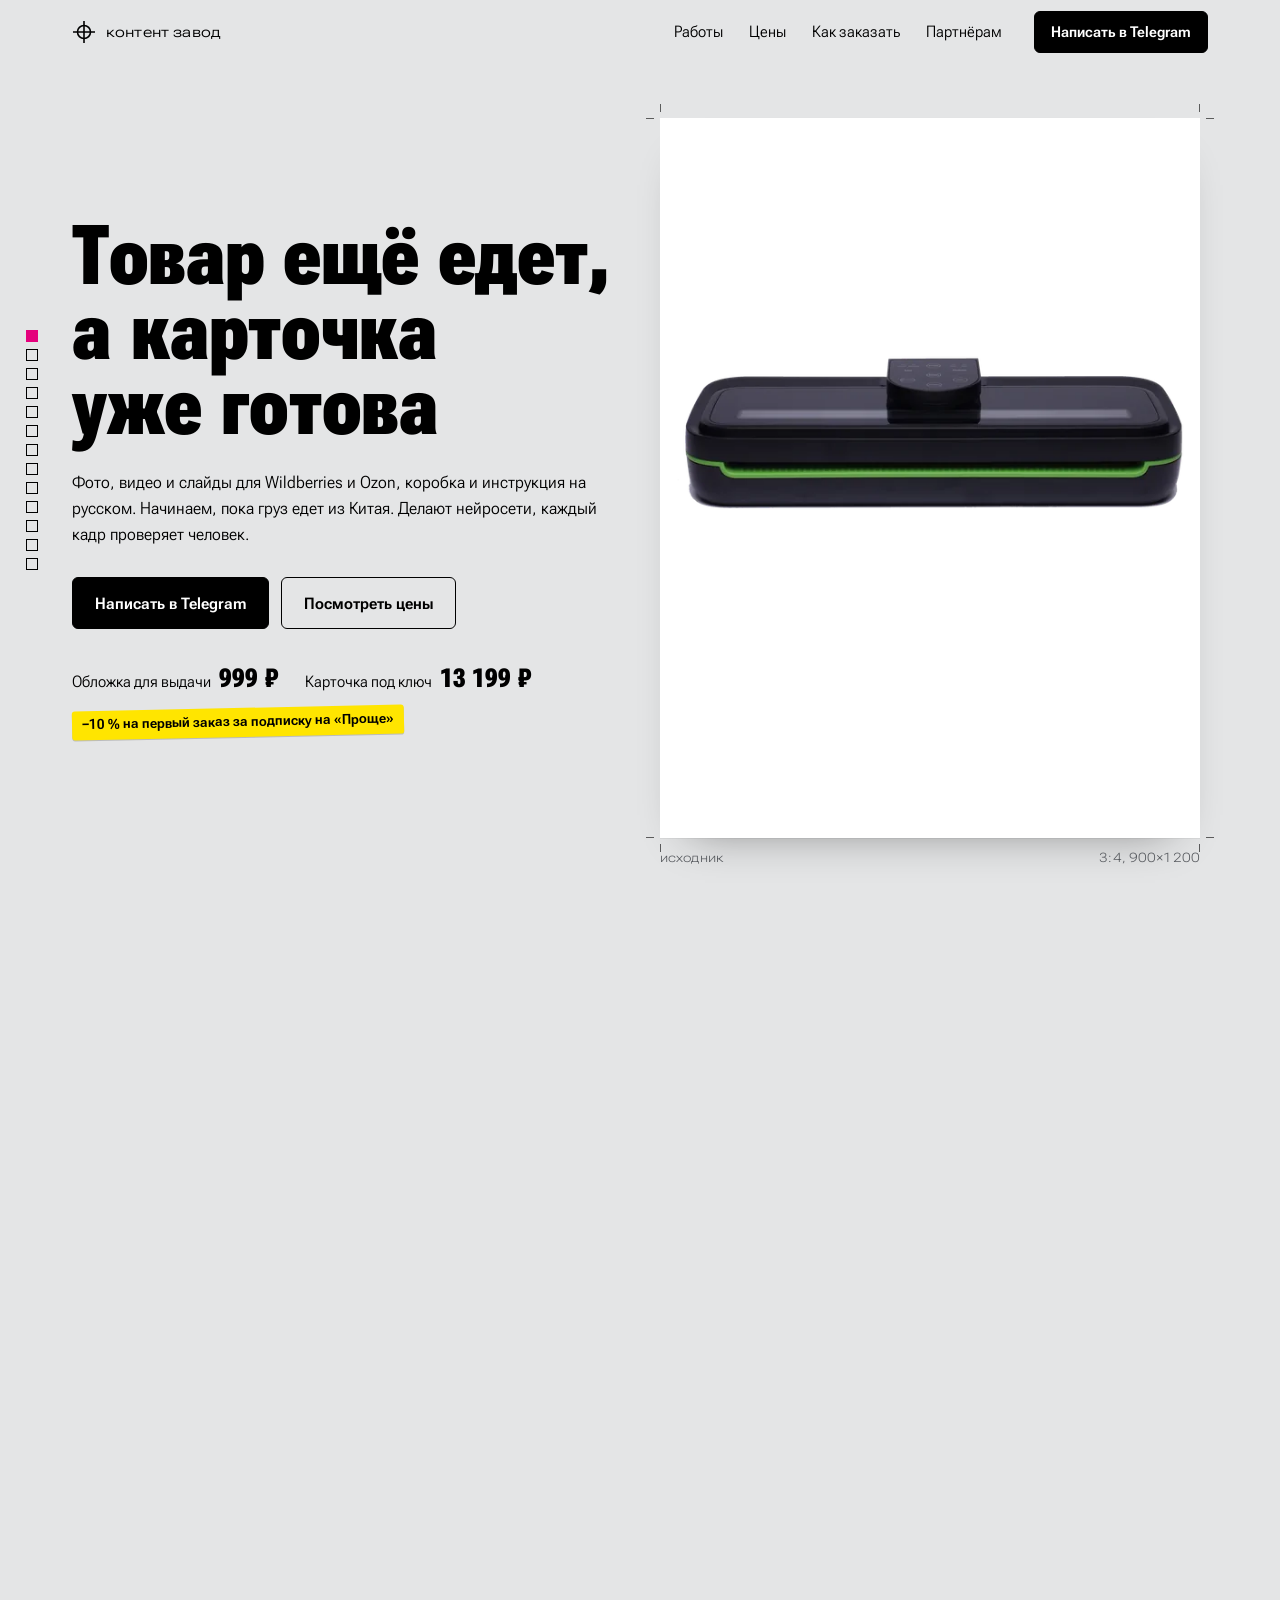
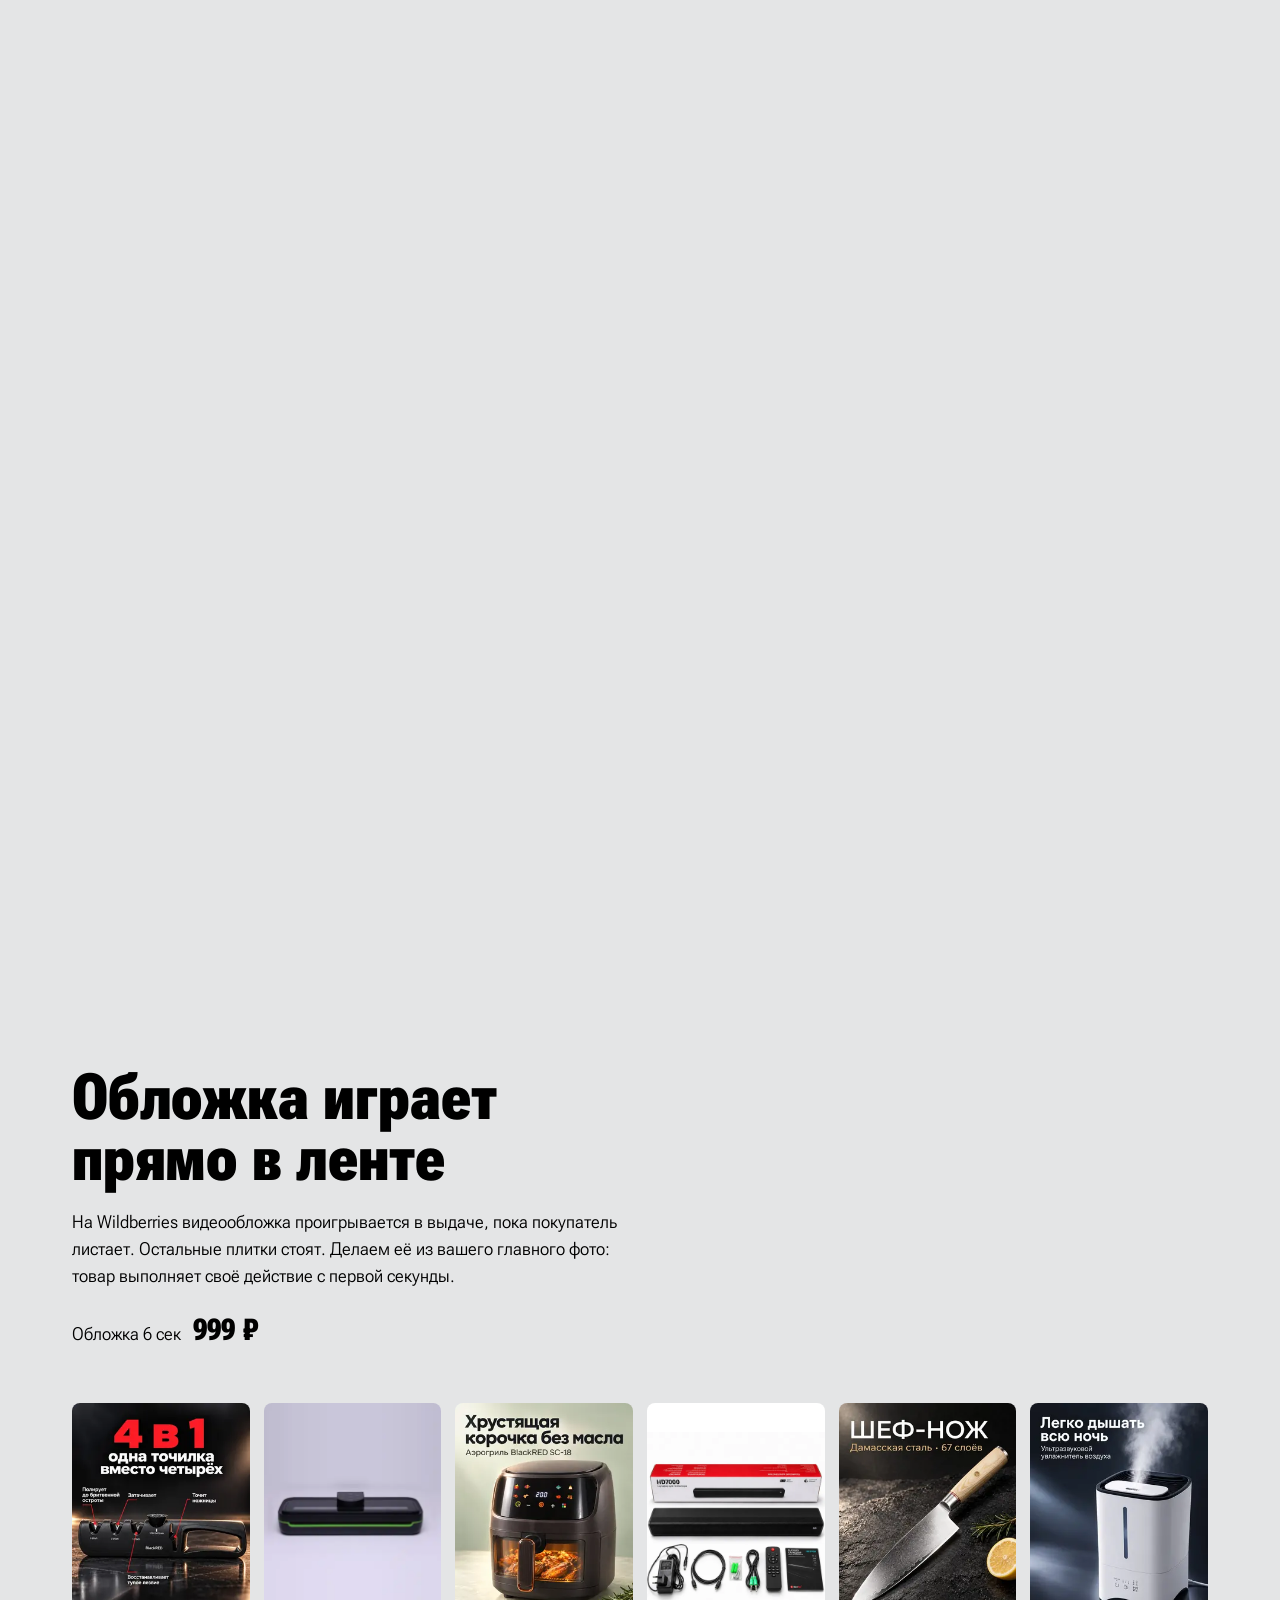
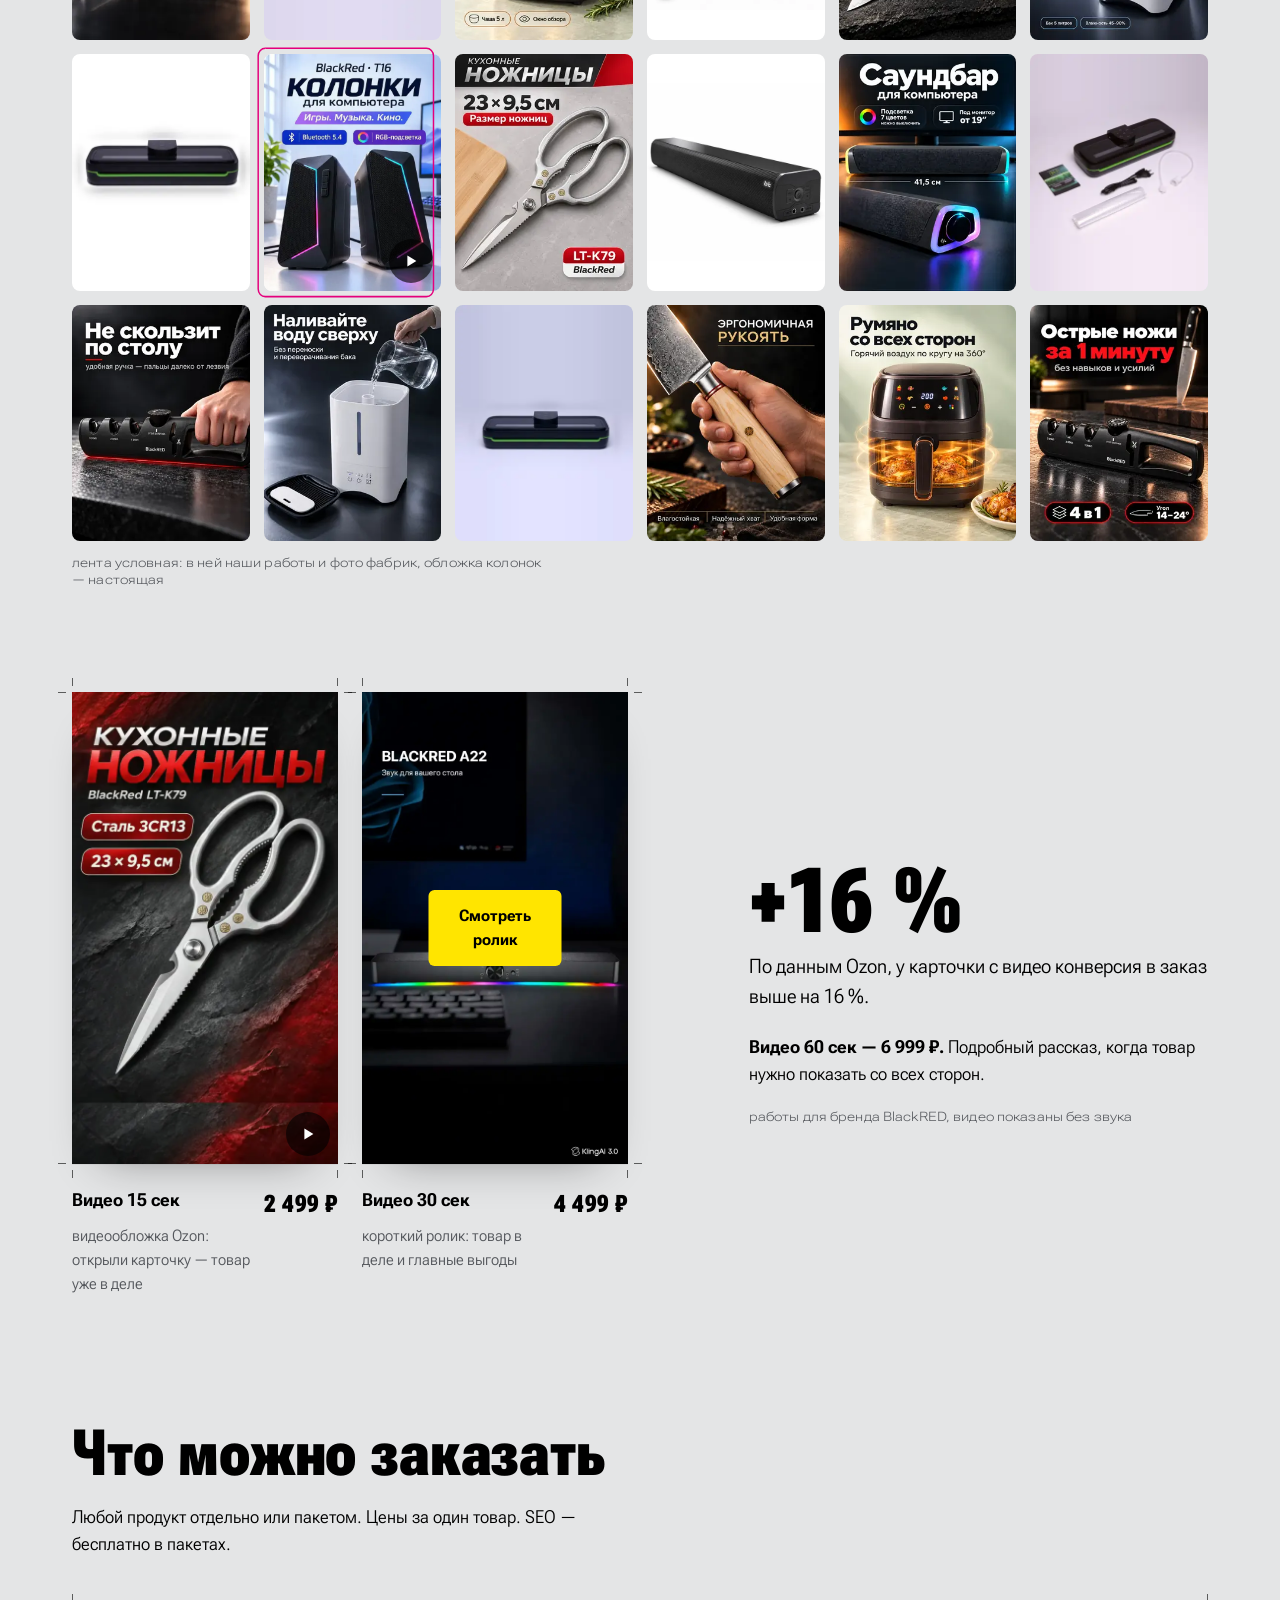
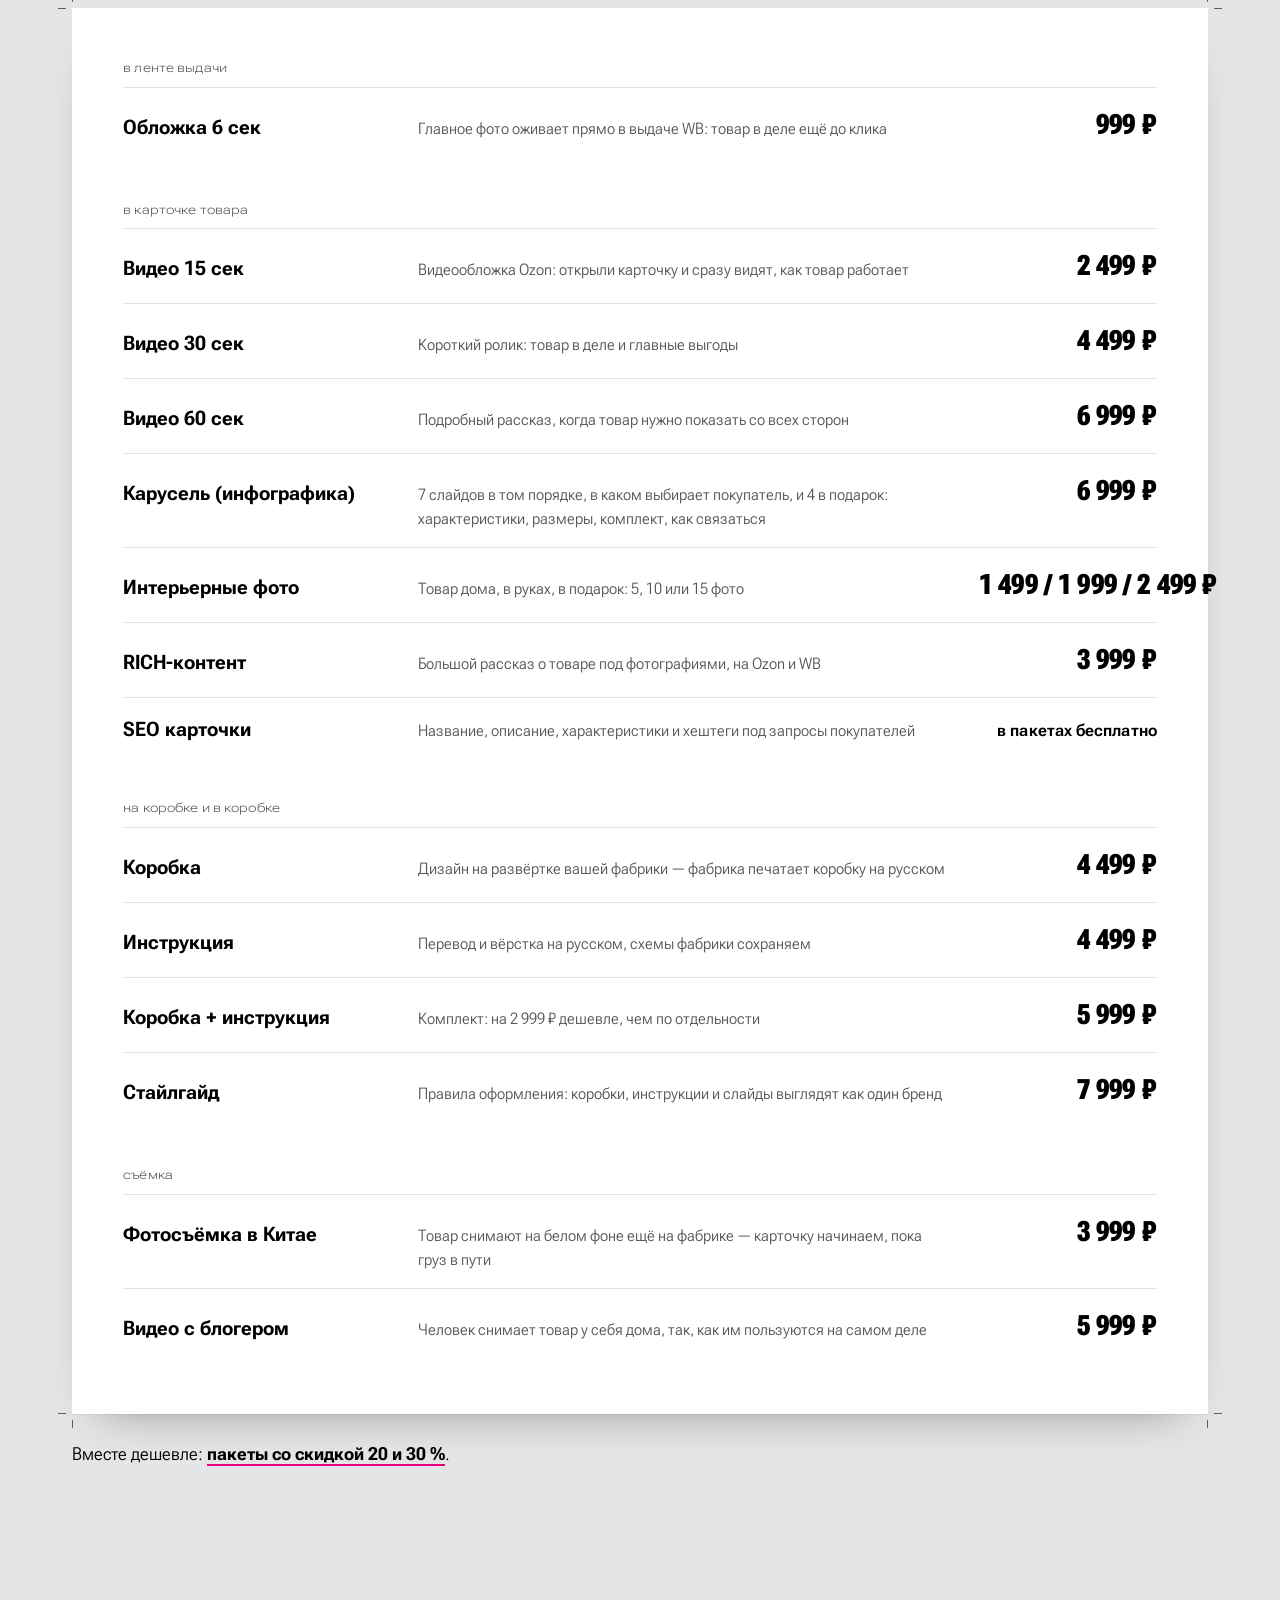
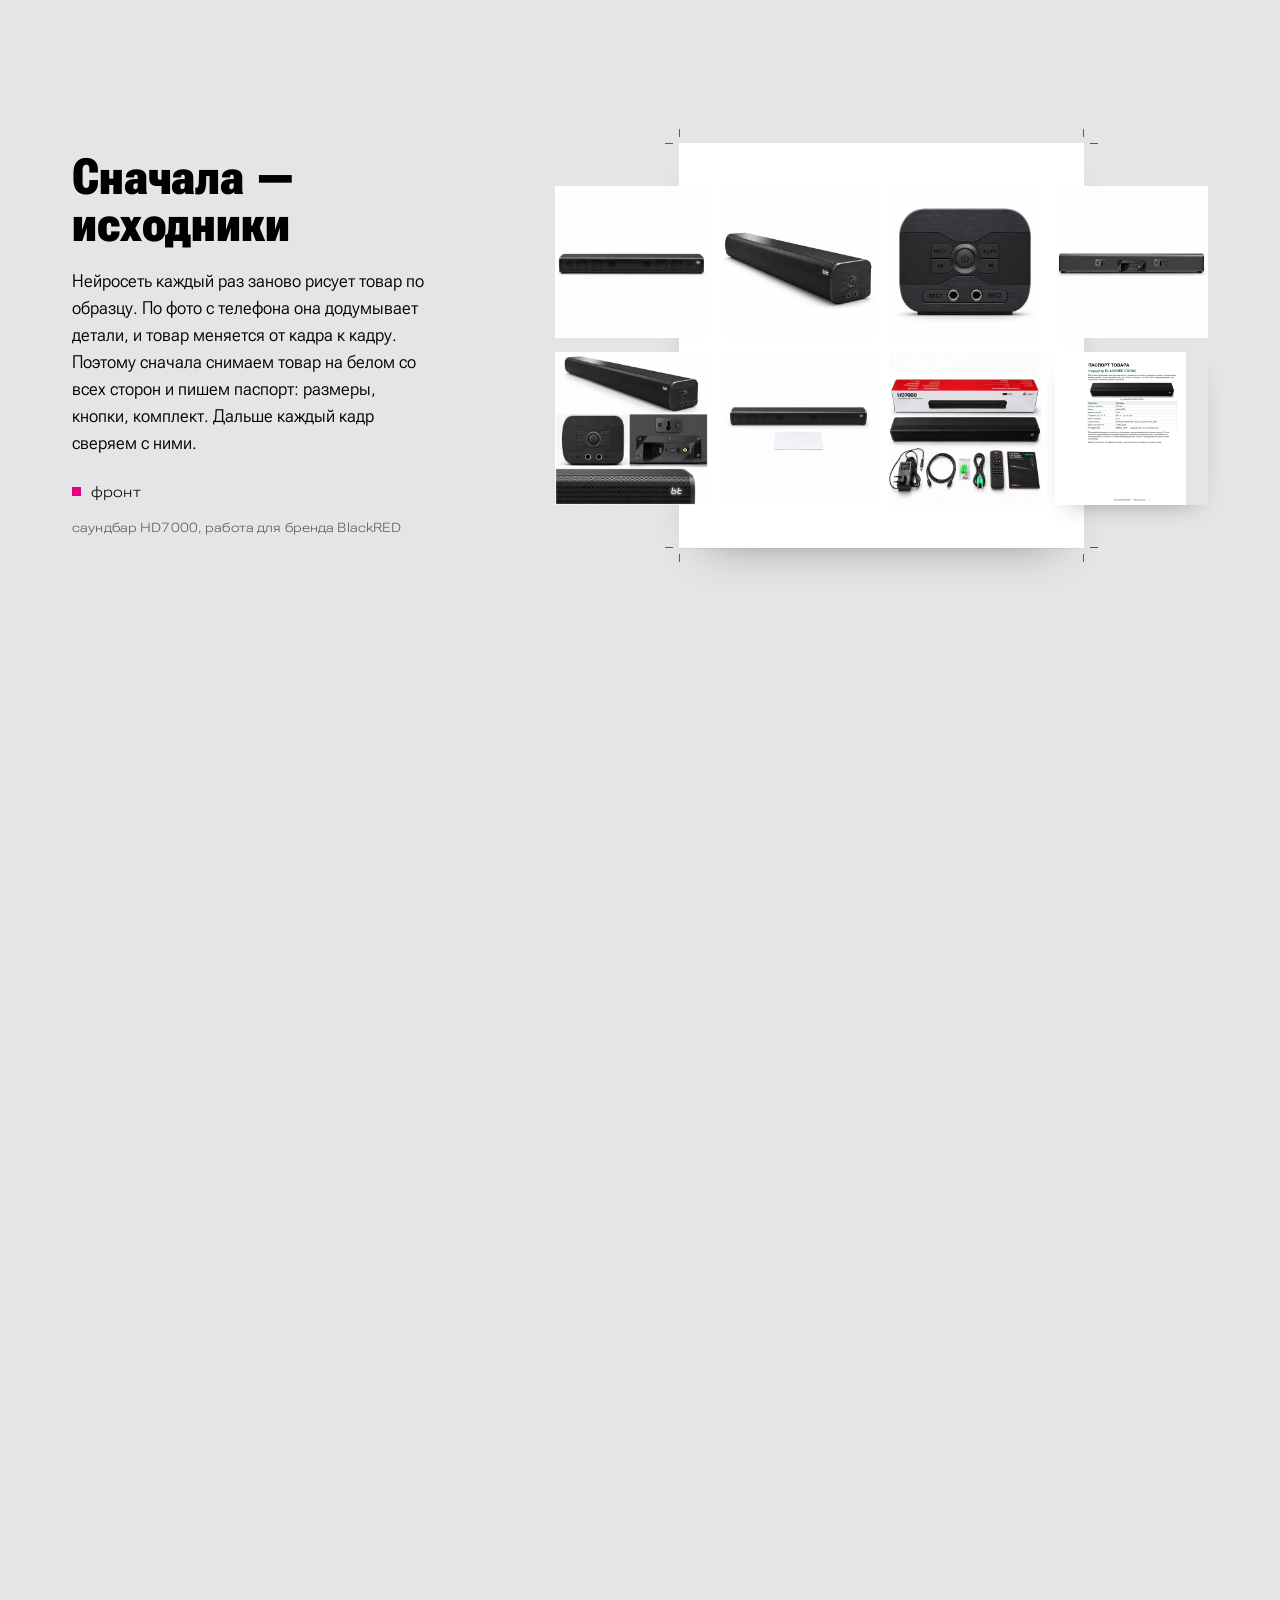
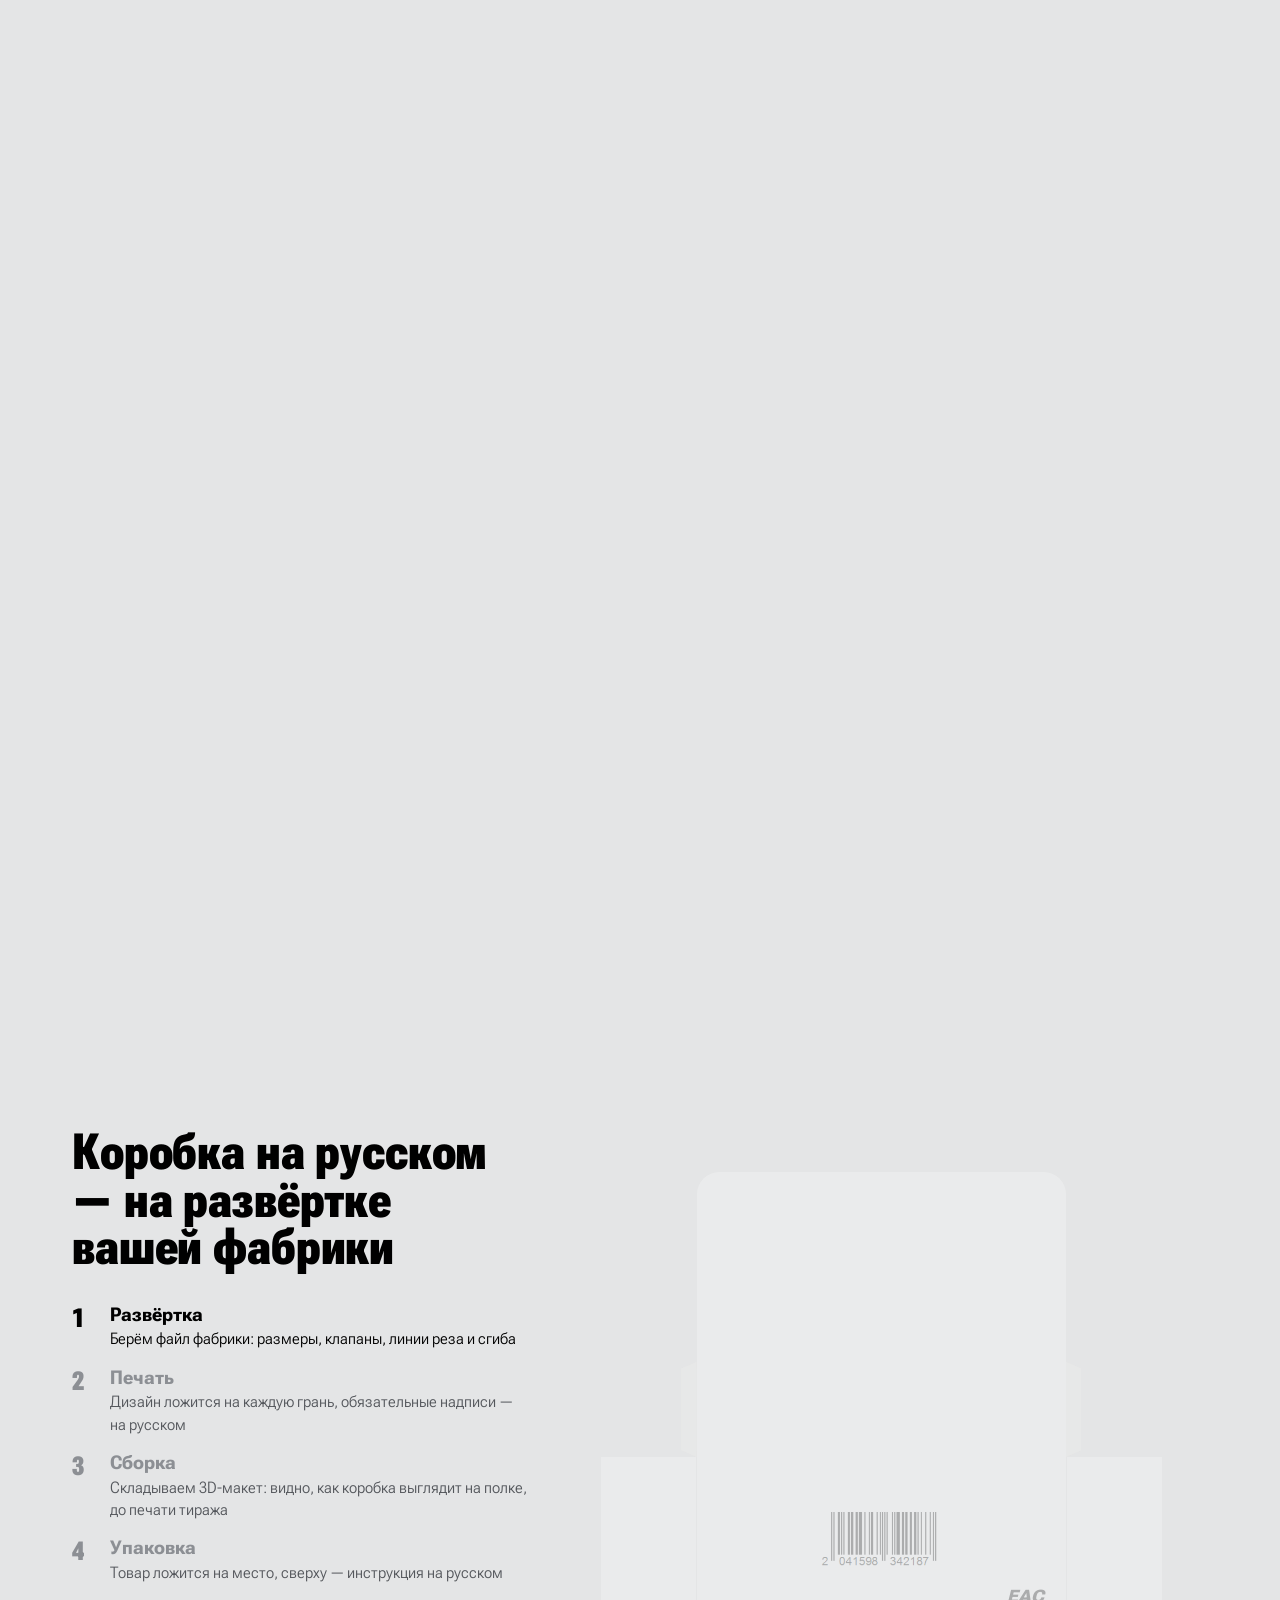
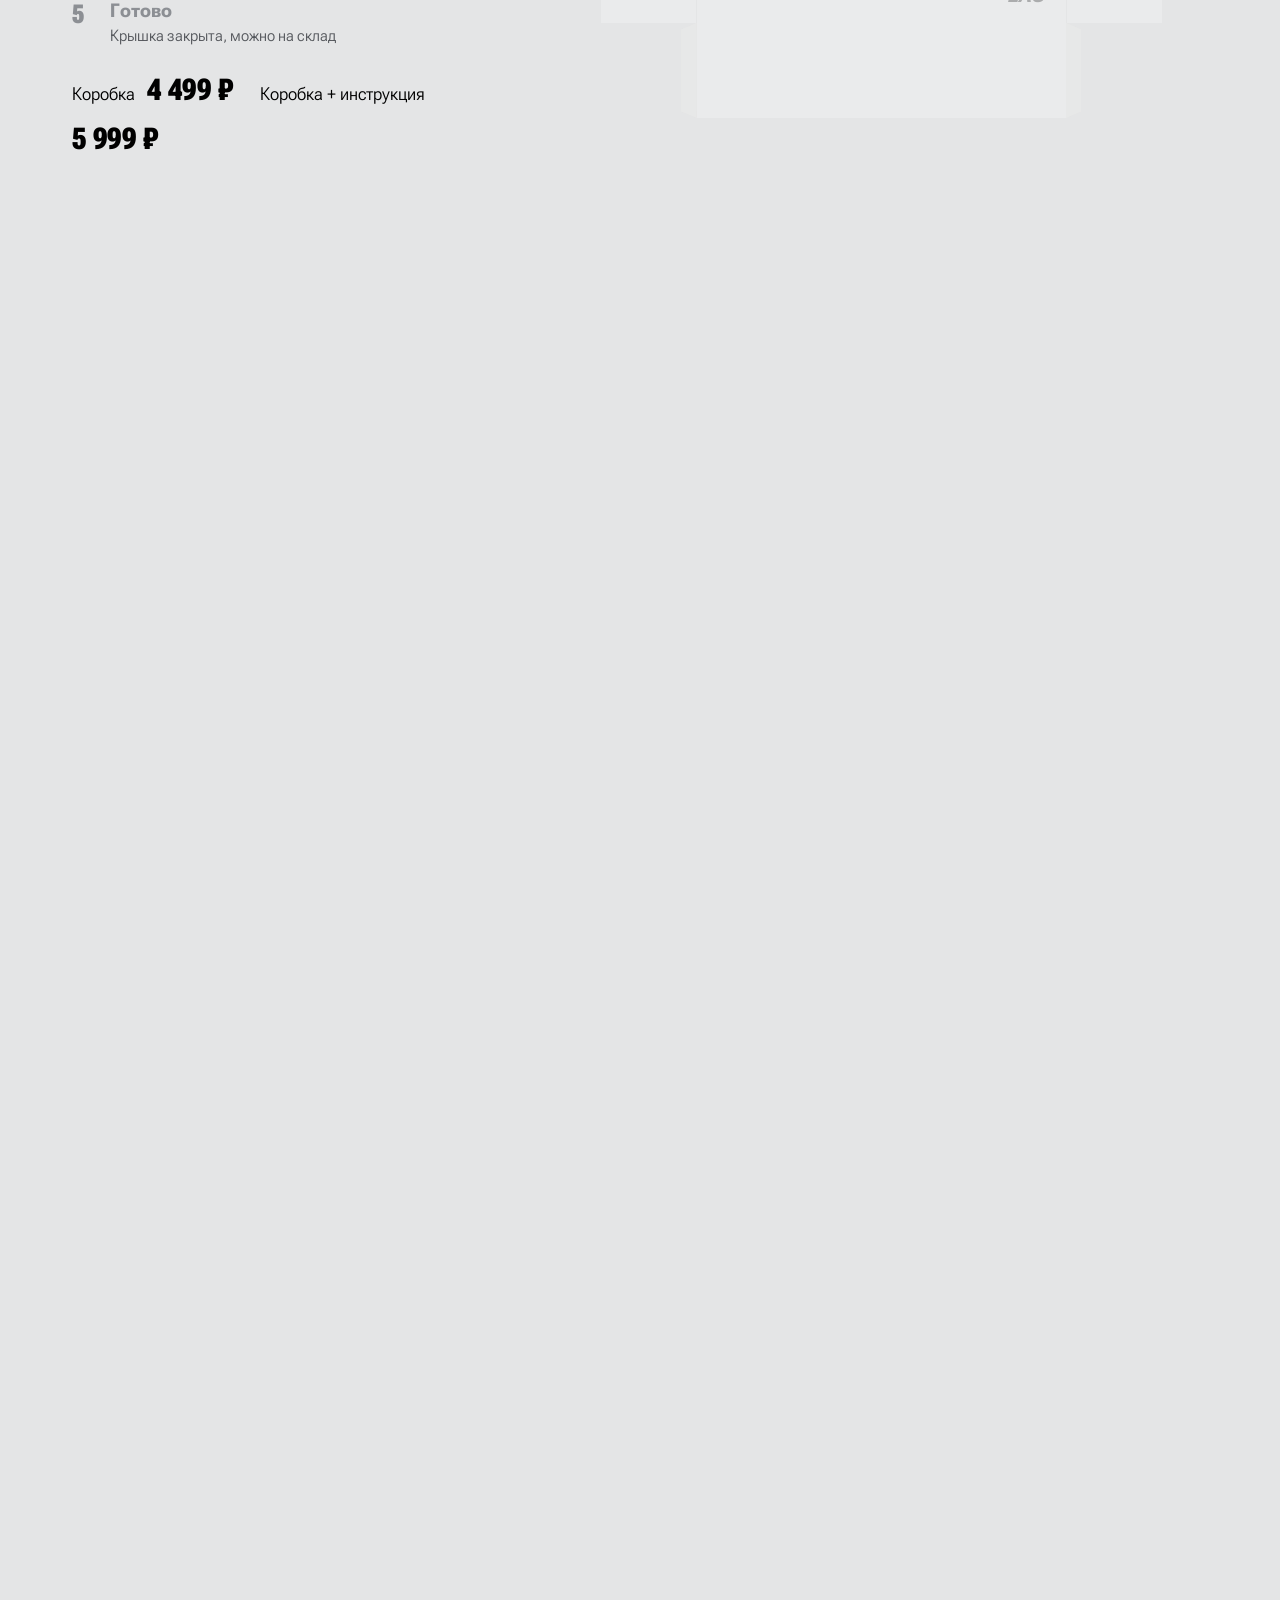
==== site/index.html @ f6cc58d4 "сайт(главная): первая версия — сцены сборки карточки, коробки и упаковки Концепция команды думателей" ====
<!doctype html>
<html lang="ru" class="no-js">
<head>
<meta charset="utf-8">
<meta name="viewport" content="width=device-width, initial-scale=1, viewport-fit=cover">
<title>Контент завод — карточка готова, пока товар едет</title>
<meta name="description" content="Видео, слайды, RICH и SEO для карточек Wildberries и Ozon, коробка и инструкция на русском. Начинаем, пока груз едет из Китая. Делают нейросети, каждый кадр проверяет человек.">
<meta name="theme-color" content="#E4E5E6">
<link rel="icon" href="assets/favicon.svg" type="image/svg+xml">
<link rel="preload" href="assets/fonts/roboto-flex-cyr.woff2" as="font" type="font/woff2" crossorigin>
<link rel="preload" as="image" href="assets/img/qh17-cut-900.webp" imagesrcset="assets/img/qh17-cut-560.webp 560w, assets/img/qh17-cut-900.webp 900w, assets/img/qh17-cut-1400.webp 1400w" imagesizes="(min-width: 1024px) 560px, 92vw" fetchpriority="high">
<script>
  /* Режим показа: .motion — сцены на прокрутке; без него — раскадровка (нет JS, «уменьшить движение», сбой). */
  (function () {
    var d = document.documentElement, n = navigator, c = n.connection || {};
    d.classList.remove('no-js');
    if (!matchMedia('(prefers-reduced-motion: reduce)').matches) d.classList.add('motion');
    if (c.saveData || (n.deviceMemory && n.deviceMemory < 4) || (n.hardwareConcurrency && n.hardwareConcurrency < 4)) d.classList.add('lite');
    window.__kzFallback = setTimeout(function () { d.classList.remove('motion'); }, 4000);
  })();
</script>
<link rel="stylesheet" href="css/site.css">
<script defer src="vendor/gsap.min.js"></script>
<script defer src="vendor/ScrollTrigger.min.js"></script>
<script type="module" src="js/main.js"></script>
</head>
<body>
<a class="skip-to" href="#main">К содержимому</a>

<header class="top" id="top">
  <a class="logo" href="#top" aria-label="Контент завод — в начало">
    <svg class="logo-mark" viewBox="0 0 24 24" aria-hidden="true"><circle cx="12" cy="12" r="6.5"/><path d="M12 1v22M1 12h22"/></svg>
    <span class="logo-word">контент завод</span>
  </a>
  <nav class="top-nav" aria-label="Разделы">
    <a href="#raboty">Работы</a>
    <a href="#ceny">Цены</a>
    <a href="#zakaz">Как заказать</a>
    <a href="#partneram">Партнёрам</a>
  </nav>
  <!-- ЗАГЛУШКА: контакт студии в Telegram -->
  <a class="btn btn-k top-cta" href="https://t.me/kontent_zavod" target="_blank" rel="noopener">Написать в Telegram</a>
</header>

<nav class="rail" aria-label="Где вы на странице">
  <ol>
    <li><a href="#kartochka" data-rail="kartochka"><span>Сборка карточки</span></a></li>
    <li><a href="#oblozhka" data-rail="oblozhka"><span>Видеообложка</span></a></li>
    <li><a href="#ceny" data-rail="ceny"><span>Цены</span></a></li>
    <li><a href="#ishodniki" data-rail="ishodniki"><span>Исходники</span></a></li>
    <li><a href="#korobka" data-rail="korobka"><span>Коробка</span></a></li>
    <li><a href="#instrukciya" data-rail="instrukciya"><span>Инструкция</span></a></li>
    <li><a href="#seo" data-rail="seo"><span>SEO</span></a></li>
    <li><a href="#rich" data-rail="rich"><span>RICH</span></a></li>
    <li><a href="#raboty" data-rail="raboty"><span>Работы</span></a></li>
    <li><a href="#pakety" data-rail="pakety"><span>Пакеты</span></a></li>
    <li><a href="#zakaz" data-rail="zakaz"><span>Как идёт заказ</span></a></li>
    <li><a href="#partneram" data-rail="partneram"><span>Партнёрам</span></a></li>
    <li><a href="#voprosy" data-rail="voprosy"><span>Вопросы</span></a></li>
  </ol>
</nav>

<main id="main">

<!-- 1. Первый экран и сборка карточки: лист с исходником и есть сцена -->
<section class="scene scene-card" id="kartochka" data-scene="card" aria-labelledby="hero-title">
  <div class="scene-sticky card-sticky">
    <div class="hero-copy">
      <h1 id="hero-title" class="h-display">Товар ещё едет, а&nbsp;карточка уже готова</h1>
      <p class="lead">Фото, видео и слайды для Wildberries и Ozon, коробка и инструкция на русском. Начинаем, пока груз едет из Китая. Делают нейросети, каждый кадр проверяет человек.</p>
      <div class="hero-actions">
        <a class="btn btn-k" href="https://t.me/kontent_zavod" target="_blank" rel="noopener">Написать в Telegram</a>
        <a class="btn btn-line" href="#ceny">Посмотреть цены</a>
      </div>
      <ul class="hero-prices" aria-label="Цены">
        <li><span>Обложка для выдачи</span> <b class="price">999&nbsp;₽</b></li>
        <li><span>Карточка под ключ</span> <b class="price">13&nbsp;199&nbsp;₽</b></li>
        <li class="sticker">−10 % на первый заказ за подписку на «Проще»</li>
      </ul>
    </div>

    <ol class="card-steps" aria-label="Как собирается слайд карточки">
      <li data-step="0"><b>Исходник</b> Чистое фото товара на белом фоне — с него начинаем</li>
      <li data-step="1"><b>Сцена</b> Товар там, где им пользуются: кухня, продукты в пакете</li>
      <li data-step="2"><b>Плашки</b> Выгоды крупно и коротко, по сетке, которую не закроют значки площадки</li>
      <li data-step="3"><b>Заголовок</b> Словами покупателя, читается с телефона</li>
      <li data-step="4"><b>В выдаче</b> Ставим к соседям: тот же товар продают с одинаковыми фото фабрики</li>
      <li data-step="5"><b>Издалека</b> Прищурьтесь: свою карточку видно сразу</li>
    </ol>

    <div class="card-area">
      <div class="feed" aria-hidden="true">
        <div class="feed-grid">
          <figure class="tile"><img src="assets/img/feed-1-360.webp" alt="" width="360" height="480" loading="lazy" decoding="async"><figcaption><i></i><i></i><b>4 290 ₽</b></figcaption></figure>
          <figure class="tile"><img src="assets/img/feed-2-360.webp" alt="" width="360" height="480" loading="lazy" decoding="async"><figcaption><i></i><i></i><b>3 870 ₽</b></figcaption></figure>
          <figure class="tile tile-ours" data-slot><div class="tile-slot"></div><figcaption><i></i><i></i><b>4 190 ₽</b></figcaption></figure>
          <figure class="tile"><img src="assets/img/feed-3-360.webp" alt="" width="360" height="480" loading="lazy" decoding="async"><figcaption><i></i><i></i><b>4 650 ₽</b></figcaption></figure>
          <figure class="tile"><img src="assets/img/feed-4-360.webp" alt="" width="360" height="480" loading="lazy" decoding="async"><figcaption><i></i><i></i><b>3 990 ₽</b></figcaption></figure>
          <figure class="tile"><img src="assets/img/feed-5-360.webp" alt="" width="360" height="480" loading="lazy" decoding="async"><figcaption><i></i><i></i><b>4 420 ₽</b></figcaption></figure>
          <figure class="tile"><img src="assets/img/feed-6-360.webp" alt="" width="360" height="480" loading="lazy" decoding="async"><figcaption><i></i><i></i><b>3 760 ₽</b></figcaption></figure>
          <figure class="tile"><img src="assets/img/feed-7-360.webp" alt="" width="360" height="480" loading="lazy" decoding="async"><figcaption><i></i><i></i><b>4 080 ₽</b></figcaption></figure>
          <figure class="tile"><img src="assets/img/feed-8-360.webp" alt="" width="360" height="480" loading="lazy" decoding="async"><figcaption><i></i><i></i><b>4 350 ₽</b></figcaption></figure>
        </div>
        <p class="feed-note label">соседи условные: тот же товар, фото фабрики у разных продавцов</p>
      </div>

      <figure class="card-stage sheet" aria-label="Слайд карточки вакуумного упаковщика QH-17">
        <div class="slide">
          <div class="l-white"></div>
          <img class="l-scene" src="assets/img/qh17-scene-720.webp" srcset="assets/img/qh17-scene-720.webp 720w, assets/img/qh17-scene-1086.webp 1086w" sizes="(min-width: 1024px) 560px, 92vw" alt="" width="1086" height="1448" decoding="async">
          <img class="l-product" src="assets/img/qh17-cut-900.webp" srcset="assets/img/qh17-cut-560.webp 560w, assets/img/qh17-cut-900.webp 900w, assets/img/qh17-cut-1400.webp 1400w" sizes="(min-width: 1024px) 560px, 92vw" alt="Вакуумный упаковщик QH-17 на белом фоне" width="1400" height="425" fetchpriority="high">
          <svg class="l-select" viewBox="0 0 300 400" preserveAspectRatio="none" aria-hidden="true"><rect x="5" y="123" width="290" height="104" rx="9" pathLength="1"/></svg>
          <svg class="l-grid" viewBox="0 0 300 400" preserveAspectRatio="none" aria-hidden="true">
            <path d="M18 0V400M282 0V400M0 18H300M0 382H300" class="g-safe"/>
            <path d="M18 92H282M18 340H282M150 340V382" class="g-zone"/>
          </svg>
          <div class="l-head" aria-hidden="true"><b>Свежесть<br>до 5 раз дольше</b><span>Вакуумный упаковщик для дома</span></div>
          <div class="l-chips" aria-hidden="true"><span>Сухой и влажный режим</span><span>20 пакетов в комплекте</span></div>
          <img class="l-real" src="assets/img/qh17-slide-720.webp" srcset="assets/img/qh17-slide-420.webp 420w, assets/img/qh17-slide-720.webp 720w, assets/img/qh17-slide-1086.webp 1086w" sizes="(min-width: 1024px) 560px, 92vw" alt="Готовый слайд: вакуумный упаковщик на кухне, заголовок «Свежесть до 5 раз дольше», плашки «Сухой и влажный режим» и «20 пакетов в комплекте»" width="1086" height="1448" loading="lazy" decoding="async">
        </div>
        <span class="marks" aria-hidden="true"></span>
        <figcaption class="stage-cap">
          <span class="label cap-state">исходник</span>
          <span class="label">3:4, 900×1200</span>
        </figcaption>
      </figure>
    </div>
    <p class="card-credit label">работа для бренда BlackRED, характеристики — со слов производителя</p>
  </div>
  <a class="skip" href="#oblozhka">Пропустить сборку</a>
</section>

<!-- 2. Видеообложка: играет только наша плитка -->
<section class="block cover" id="oblozhka" aria-labelledby="cover-title">
  <div class="block-head">
    <h2 id="cover-title" class="h-section">Обложка играет прямо в ленте</h2>
    <p>На Wildberries видеообложка проигрывается в выдаче, пока покупатель листает. Остальные плитки стоят. Делаем её из вашего главного фото: товар выполняет своё действие с первой секунды.</p>
    <p class="price-line"><span>Обложка 6 сек</span> <b class="price">999&nbsp;₽</b></p>
  </div>
  <div class="wall" data-scene="cover">
    <div class="wall-grid">
      <img src="assets/img/works/sharpener-1-300.webp" alt="" width="300" height="400" loading="lazy" decoding="async">
      <img src="assets/img/feed-2-360.webp" alt="" width="360" height="480" loading="lazy" decoding="async">
      <img src="assets/img/works/airfryer-1-300.webp" alt="" width="300" height="400" loading="lazy" decoding="async">
      <img src="assets/img/hd7000-kit-480.webp" alt="" width="480" height="480" class="sq" loading="lazy" decoding="async">
      <img src="assets/img/works/knife-1-300.webp" alt="" width="300" height="400" loading="lazy" decoding="async">
      <img src="assets/img/works/humidifier-1-300.webp" alt="" width="300" height="400" loading="lazy" decoding="async">
      <img src="assets/img/feed-6-360.webp" alt="" width="360" height="480" loading="lazy" decoding="async">
      <div class="wall-video">
        <video class="vid" data-autoplay muted playsinline loop preload="none" poster="assets/video/cover-t16-poster-540.webp" width="540" height="720" aria-label="Видеообложка компьютерных колонок T16: подсветка оживает">
          <source src="assets/video/cover-t16.mp4" type="video/mp4">
        </video>
        <svg class="ring" viewBox="0 0 300 400" preserveAspectRatio="none" aria-hidden="true"><rect x="2" y="2" width="296" height="396" rx="12" pathLength="1"/></svg>
        <button class="vid-toggle" type="button" aria-label="Пауза">
          <svg viewBox="0 0 20 20" aria-hidden="true"><path class="i-pause" d="M6 4h3v12H6zM11 4h3v12h-3z"/><path class="i-play" d="M6 4l10 6-10 6z"/></svg>
        </button>
      </div>
      <img src="assets/img/works/scissors-1-300.webp" alt="" width="300" height="400" loading="lazy" decoding="async">
      <img src="assets/img/hd7000-angle45-480.webp" alt="" width="480" height="480" class="sq" loading="lazy" decoding="async">
      <img src="assets/img/works/soundbar-8-300.webp" alt="" width="300" height="400" loading="lazy" decoding="async">
      <img src="assets/img/feed-3-360.webp" alt="" width="360" height="480" loading="lazy" decoding="async">
      <img src="assets/img/works/vacuum-1-300.webp" alt="" width="300" height="400" loading="lazy" decoding="async">
      <img src="assets/img/works/humidifier-4-300.webp" alt="" width="300" height="400" loading="lazy" decoding="async">
      <img src="assets/img/feed-7-360.webp" alt="" width="360" height="480" loading="lazy" decoding="async">
      <img src="assets/img/works/knife-5-300.webp" alt="" width="300" height="400" loading="lazy" decoding="async">
      <img src="assets/img/works/airfryer-4-300.webp" alt="" width="300" height="400" loading="lazy" decoding="async">
      <img src="assets/img/works/sharpener-5-300.webp" alt="" width="300" height="400" loading="lazy" decoding="async">
    </div>
    <p class="label wall-note">лента условная: в ней наши работы и фото фабрик, обложка колонок — настоящая</p>
  </div>

  <div class="videos">
    <figure class="video-card">
      <div class="sheet sheet-video sheet-tall">
        <video class="vid" data-autoplay muted playsinline loop preload="none" poster="assets/video/cover-lt-k79-poster-540.webp" width="540" height="960" aria-label="Видеообложка кухонных ножниц LT-K79">
          <source src="assets/video/cover-lt-k79.mp4" type="video/mp4">
        </video>
        <button class="vid-toggle" type="button" aria-label="Пауза">
          <svg viewBox="0 0 20 20" aria-hidden="true"><path class="i-pause" d="M6 4h3v12H6zM11 4h3v12h-3z"/><path class="i-play" d="M6 4l10 6-10 6z"/></svg>
        </button>
        <span class="marks" aria-hidden="true"></span>
      </div>
      <figcaption><b>Видео 15 сек</b> <span>видеообложка Ozon: открыли карточку — товар уже в деле</span> <b class="price">2&nbsp;499&nbsp;₽</b></figcaption>
    </figure>
    <figure class="video-card">
      <div class="sheet sheet-video sheet-tall">
        <video class="vid" muted playsinline preload="none" poster="assets/video/reel-a22-poster-720.webp" width="720" height="1280" aria-label="Ролик 30 секунд о колонках A22">
          <source src="assets/video/reel-a22.mp4" type="video/mp4">
        </video>
        <button class="vid-play" type="button">Смотреть ролик</button>
        <span class="marks" aria-hidden="true"></span>
      </div>
      <figcaption><b>Видео 30 сек</b> <span>короткий ролик: товар в деле и главные выгоды</span> <b class="price">4&nbsp;499&nbsp;₽</b></figcaption>
    </figure>
    <div class="video-fact">
      <p class="fact"><span class="fact-num">+16 %</span> По данным Ozon, у карточки с видео конверсия в заказ выше на 16 %.</p>
      <p><b>Видео 60 сек — 6 999 ₽.</b> Подробный рассказ, когда товар нужно показать со всех сторон.</p>
      <p class="label">работы для бренда BlackRED, видео показаны без звука</p>
    </div>
  </div>
</section>

<!-- 3. Прайс -->
<section class="block prices" id="ceny" aria-labelledby="prices-title">
  <div class="block-head">
    <h2 id="prices-title" class="h-section">Что можно заказать</h2>
    <p>Любой продукт отдельно или пакетом. Цены за один товар. SEO — бесплатно в пакетах.</p>
  </div>
  <div class="sheet price-sheet">
    <div class="price-group">
      <h3 class="label">в ленте выдачи</h3>
      <ul>
        <li><b>Обложка 6 сек</b><span>Главное фото оживает прямо в выдаче WB: товар в деле ещё до клика</span><em class="price">999 ₽</em></li>
      </ul>
    </div>
    <div class="price-group">
      <h3 class="label">в карточке товара</h3>
      <ul>
        <li><b>Видео 15 сек</b><span>Видеообложка Ozon: открыли карточку и сразу видят, как товар работает</span><em class="price">2 499 ₽</em></li>
        <li><b>Видео 30 сек</b><span>Короткий ролик: товар в деле и главные выгоды</span><em class="price">4 499 ₽</em></li>
        <li><b>Видео 60 сек</b><span>Подробный рассказ, когда товар нужно показать со всех сторон</span><em class="price">6 999 ₽</em></li>
        <li><b>Карусель (инфографика)</b><span>7 слайдов в том порядке, в каком выбирает покупатель, и 4 в подарок: характеристики, размеры, комплект, как связаться</span><em class="price">6 999 ₽</em></li>
        <li><b>Интерьерные фото</b><span>Товар дома, в руках, в подарок: 5, 10 или 15 фото</span><em class="price">1 499 / 1 999 / 2 499 ₽</em></li>
        <li><b>RICH-контент</b><span>Большой рассказ о товаре под фотографиями, на Ozon и WB</span><em class="price">3 999 ₽</em></li>
        <li><b>SEO карточки</b><span>Название, описание, характеристики и хештеги под запросы покупателей</span><em class="price price-free">в пакетах бесплатно</em></li>
      </ul>
    </div>
    <div class="price-group">
      <h3 class="label">на коробке и в коробке</h3>
      <ul>
        <li><b>Коробка</b><span>Дизайн на развёртке вашей фабрики — фабрика печатает коробку на русском</span><em class="price">4 499 ₽</em></li>
        <li><b>Инструкция</b><span>Перевод и вёрстка на русском, схемы фабрики сохраняем</span><em class="price">4 499 ₽</em></li>
        <li><b>Коробка + инструкция</b><span>Комплект: на 2 999 ₽ дешевле, чем по отдельности</span><em class="price">5 999 ₽</em></li>
        <li><b>Стайлгайд</b><span>Правила оформления: коробки, инструкции и слайды выглядят как один бренд</span><em class="price">7 999 ₽</em></li>
      </ul>
    </div>
    <div class="price-group">
      <h3 class="label">съёмка</h3>
      <ul>
        <li><b>Фотосъёмка в Китае</b><span>Товар снимают на белом фоне ещё на фабрике — карточку начинаем, пока груз в пути</span><em class="price">3 999 ₽</em></li>
        <li><b>Видео с блогером</b><span>Человек снимает товар у себя дома, так, как им пользуются на самом деле</span><em class="price">5 999 ₽</em></li>
      </ul>
    </div>
    <span class="marks" aria-hidden="true"></span>
  </div>
  <p class="prices-more">Вместе дешевле: <a href="#pakety">пакеты со скидкой 20 и 30 %</a>.</p>
</section>

<!-- 4. Исходники и паспорт -->
<section class="scene scene-src" id="ishodniki" data-scene="sources" aria-labelledby="src-title">
  <div class="scene-sticky src-sticky">
    <div class="src-copy">
      <h2 id="src-title" class="h-section">Сначала — исходники</h2>
      <p>Нейросеть каждый раз заново рисует товар по образцу. По фото с телефона она додумывает детали, и товар меняется от кадра к кадру. Поэтому сначала снимаем товар на белом со всех сторон и пишем паспорт: размеры, кнопки, комплект. Дальше каждый кадр сверяем с ними.</p>
      <p class="label src-now" aria-hidden="true"><span class="src-now-text">фронт</span></p>
      <p class="label">саундбар HD7000, работа для бренда BlackRED</p>
    </div>
    <div class="src-board" aria-label="Исходники саундбара HD7000">
      <div class="src-viewer sheet" aria-hidden="true"><span class="marks"></span></div>
      <ul class="src-grid">
        <li data-angle="фронт"><img src="assets/img/hd7000-front-480.webp" srcset="assets/img/hd7000-front-480.webp 480w, assets/img/hd7000-front-900.webp 900w" sizes="(min-width: 1024px) 440px, 80vw" alt="Саундбар HD7000 спереди" width="900" height="900" loading="lazy" decoding="async">
          <svg class="dim" viewBox="0 0 100 100" aria-hidden="true"><path d="M8 66H92M8 62V70M92 62V70" pathLength="1"/></svg><span class="dim-label label">86,4 см</span><span class="cell-label label">фронт</span></li>
        <li data-angle="45°"><img src="assets/img/hd7000-angle45-480.webp" srcset="assets/img/hd7000-angle45-480.webp 480w, assets/img/hd7000-angle45-900.webp 900w" sizes="(min-width: 1024px) 440px, 80vw" alt="Под углом 45 градусов" width="900" height="900" loading="lazy" decoding="async"><span class="cell-label label">45°</span></li>
        <li data-angle="бок"><img src="assets/img/hd7000-side-480.webp" srcset="assets/img/hd7000-side-480.webp 480w, assets/img/hd7000-side-900.webp 900w" sizes="(min-width: 1024px) 440px, 80vw" alt="Торец с кнопками" width="900" height="900" loading="lazy" decoding="async"><span class="cell-label label">бок</span></li>
        <li data-angle="тыл"><img src="assets/img/hd7000-back-480.webp" srcset="assets/img/hd7000-back-480.webp 480w, assets/img/hd7000-back-900.webp 900w" sizes="(min-width: 1024px) 440px, 80vw" alt="Сзади, разъёмы" width="900" height="900" loading="lazy" decoding="async"><span class="cell-label label">тыл</span></li>
        <li data-angle="детали"><img src="assets/img/hd7000-details-480.webp" srcset="assets/img/hd7000-details-480.webp 480w, assets/img/hd7000-details-900.webp 900w" sizes="(min-width: 1024px) 440px, 80vw" alt="Детали крупно: кнопки, разъёмы, сетка" width="900" height="900" loading="lazy" decoding="async"><span class="cell-label label">детали</span></li>
        <li data-angle="масштаб"><img src="assets/img/hd7000-scale-480.webp" srcset="assets/img/hd7000-scale-480.webp 480w, assets/img/hd7000-scale-900.webp 900w" sizes="(min-width: 1024px) 440px, 80vw" alt="Рядом с листом A4 для масштаба" width="900" height="900" loading="lazy" decoding="async"><span class="cell-label label">масштаб</span></li>
        <li data-angle="комплект"><img src="assets/img/hd7000-kit-480.webp" srcset="assets/img/hd7000-kit-480.webp 480w, assets/img/hd7000-kit-900.webp 900w" sizes="(min-width: 1024px) 440px, 80vw" alt="Комплект: коробка, пульт, кабели, инструкция" width="900" height="900" loading="lazy" decoding="async"><span class="cell-label label">комплект</span></li>
        <li class="src-passport" data-angle="паспорт"><img src="assets/img/hd7000-passport-420.webp" srcset="assets/img/hd7000-passport-420.webp 420w, assets/img/hd7000-passport-760.webp 760w" sizes="(min-width: 1024px) 220px, 40vw" alt="Первая страница паспорта товара HD7000: характеристики и габариты" width="760" height="1075" loading="lazy" decoding="async"><span class="cell-label label">паспорт товара</span></li>
      </ul>
    </div>
  </div>
  <a class="skip" href="#korobka">Пропустить исходники</a>
</section>

<!-- 5–6. Коробка: развёртка рисуется, печатается, складывается, товар ложится внутрь -->
<section class="scene scene-box" id="korobka" data-scene="box" aria-labelledby="box-title">
  <div class="scene-sticky box-sticky">
    <div class="box-copy">
      <h2 id="box-title" class="h-section">Коробка на русском — на развёртке вашей фабрики</h2>
      <ol class="box-steps">
        <li data-step="0"><b>Развёртка</b> Берём файл фабрики: размеры, клапаны, линии реза и сгиба</li>
        <li data-step="1"><b>Печать</b> Дизайн ложится на каждую грань, обязательные надписи — на русском</li>
        <li data-step="2"><b>Сборка</b> Складываем 3D-макет: видно, как коробка выглядит на полке, до печати тиража</li>
        <li data-step="3"><b>Упаковка</b> Товар ложится на место, сверху — инструкция на русском</li>
        <li data-step="4"><b>Готово</b> Крышка закрыта, можно на склад</li>
      </ol>
      <p class="price-line"><span>Коробка</span> <b class="price">4&nbsp;499&nbsp;₽</b> <span>Коробка + инструкция</span> <b class="price">5&nbsp;999&nbsp;₽</b></p>
    </div>
    <div class="box-stage" aria-hidden="true">
      <div class="box-cam">
        <div class="box-sheet">
          <div class="face f-bottom" data-face="bottom">
            <i class="skin out"><img src="assets/img/box-barcode.png" alt="" class="bottom-bars" width="226" height="100" loading="lazy"><span class="bottom-eac">EAC</span></i><i class="skin in"></i>
            <div class="face f-back" data-face="back">
              <i class="skin out"></i><i class="skin in"></i>
              <div class="face f-tab f-tab-l" data-face="tab-bl"><i class="skin out"></i><i class="skin in"></i></div>
              <div class="face f-tab f-tab-r" data-face="tab-br"><i class="skin out"></i><i class="skin in"></i></div>
              <div class="face f-lid" data-face="lid">
                <i class="skin out"></i><i class="skin in"></i>
                <div class="face f-tuck" data-face="tuck"><i class="skin out"></i><i class="skin in"></i></div>
              </div>
            </div>
            <div class="face f-front" data-face="front">
              <i class="skin out"></i><i class="skin in"></i>
              <div class="face f-tab f-tab-l" data-face="tab-fl"><i class="skin out"></i><i class="skin in"></i></div>
              <div class="face f-tab f-tab-r" data-face="tab-fr"><i class="skin out"></i><i class="skin in"></i></div>
            </div>
            <div class="face f-side f-side-l" data-face="side-l"><i class="skin out"></i><i class="skin in"></i></div>
            <div class="face f-side f-side-r" data-face="side-r"><i class="skin out"></i><i class="skin in"></i></div>
            <div class="inbox inbox-product"><img src="assets/img/qh17-top-900.webp" alt="" width="900" height="376" loading="lazy" decoding="async"></div>
            <div class="inbox inbox-manual"><img src="assets/img/manual-1-320.webp" alt="" width="320" height="442" loading="lazy" decoding="async"></div>
          </div>
          <svg class="dieline" viewBox="-30 -30 712 696" aria-hidden="true">
            <path class="cut" pathLength="1" d="M111 28 Q111 0 139 0 H513 Q541 0 541 28 V221 L559 229 V324 L541 332 H652 V525 H541 L559 533 V628 L541 636 H111 L93 628 V533 L111 525 H0 V332 H111 L93 324 V229 L111 221 Z"/>
            <path class="fold" d="M111 28H541M111 221H541M111 332H541M111 525H541M111 221V332M541 221V332M111 332V525M541 332V525M111 525V636M541 525V636"/>
            <g class="marks-g">
              <path class="dim-line" d="M111 -14H541M111 -20V-8M541 -20V-8M-14 332V525M-20 332H-8M-20 525H-8M666 525V636M660 525H672M660 636H672"/>
              <text x="326" y="-20" class="t-dim">430 мм</text>
              <text x="-20" y="428" class="t-dim t-v" transform="rotate(-90 -20 428)">193 мм</text>
              <text x="672" y="580" class="t-dim t-v" transform="rotate(90 672 580)">111 мм</text>
              <text x="326" y="19" class="t-mark">клапан</text>
              <text x="326" y="214" class="t-mark t-fold">сгиб</text>
              <text x="566" y="282" class="t-mark t-glue">клей</text>
              <text x="40" y="320" class="t-mark t-cut">рез</text>
            </g>
          </svg>
        </div>
        <div class="box-shadow"></div>
      </div>
    </div>
    <div class="box-static" aria-hidden="true"></div>
  </div>
  <a class="skip" href="#instrukciya">Пропустить коробку</a>
</section>

<!-- 7. Инструкция листается -->
<section class="scene scene-manual" id="instrukciya" data-scene="manual" aria-labelledby="manual-title">
  <div class="scene-sticky manual-sticky">
    <div class="manual-copy">
      <h2 id="manual-title" class="h-section">Инструкция, которую поймёт покупатель</h2>
      <p>Переводим инструкцию фабрики на русский и верстаем заново: безопасность, управление, первый запуск, уход, характеристики. Все цифры и названия кнопок — как на товаре. Отдаём файл, готовый к печати.</p>
      <p class="price-line"><span>Инструкция</span> <b class="price">4&nbsp;499&nbsp;₽</b></p>
      <p class="label">инструкция QH-17, работа для бренда BlackRED</p>
    </div>
    <div class="book-stage">
      <div class="book" aria-label="Страницы инструкции QH-17">
        <div class="book-base"><img src="assets/img/manual-7-320.webp" srcset="assets/img/manual-7-320.webp 320w, assets/img/manual-7-620.webp 620w" sizes="(min-width: 1024px) 300px, 44vw" alt="Страница: характеристики" width="620" height="856" loading="lazy" decoding="async"></div>
        <div class="leaf" data-leaf="0">
          <div class="leaf-face leaf-front"><img src="assets/img/manual-1-320.webp" srcset="assets/img/manual-1-320.webp 320w, assets/img/manual-1-620.webp 620w" sizes="(min-width: 1024px) 300px, 44vw" alt="Обложка инструкции" width="620" height="856" loading="lazy" decoding="async"></div>
          <div class="leaf-face leaf-back"><img src="assets/img/manual-2-320.webp" srcset="assets/img/manual-2-320.webp 320w, assets/img/manual-2-620.webp 620w" sizes="(min-width: 1024px) 300px, 44vw" alt="Страница: техника безопасности" width="620" height="856" loading="lazy" decoding="async"></div>
        </div>
        <div class="leaf" data-leaf="1">
          <div class="leaf-face leaf-front"><img src="assets/img/manual-3-320.webp" srcset="assets/img/manual-3-320.webp 320w, assets/img/manual-3-620.webp 620w" sizes="(min-width: 1024px) 300px, 44vw" alt="Страница: управление прибором" width="620" height="856" loading="lazy" decoding="async"></div>
          <div class="leaf-face leaf-back"><img src="assets/img/manual-4-320.webp" srcset="assets/img/manual-4-320.webp 320w, assets/img/manual-4-620.webp 620w" sizes="(min-width: 1024px) 300px, 44vw" alt="Страница: первый запуск" width="620" height="856" loading="lazy" decoding="async"></div>
        </div>
        <div class="leaf" data-leaf="2">
          <div class="leaf-face leaf-front"><img src="assets/img/manual-5-320.webp" srcset="assets/img/manual-5-320.webp 320w, assets/img/manual-5-620.webp 620w" sizes="(min-width: 1024px) 300px, 44vw" alt="Страница: режимы упаковки" width="620" height="856" loading="lazy" decoding="async"></div>
          <div class="leaf-face leaf-back"><img src="assets/img/manual-6-320.webp" srcset="assets/img/manual-6-320.webp 320w, assets/img/manual-6-620.webp 620w" sizes="(min-width: 1024px) 300px, 44vw" alt="Страница: уход и хранение" width="620" height="856" loading="lazy" decoding="async"></div>
        </div>
      </div>
    </div>
  </div>
  <a class="skip" href="#seo">Пропустить инструкцию</a>
</section>

<!-- 8. SEO печатается под запросы -->
<section class="scene scene-seo" id="seo" data-scene="seo" aria-labelledby="seo-title">
  <div class="scene-sticky seo-sticky">
    <div class="seo-copy">
      <h2 id="seo-title" class="h-section">Название, которое находят</h2>
      <p>Сначала узнаём, как покупатели ищут товар, потом пишем название, описание и характеристики под эти запросы. Каждое слово — один раз, характеристики заполнены до конца.</p>
      <ul class="queries" aria-label="Запросы покупателей">
        <li data-q="0">вакуумный упаковщик</li>
        <li data-q="1">вакууматор для продуктов</li>
        <li data-q="2">для дома</li>
        <li data-q="3">с пакетами</li>
        <li data-q="4">запайщик пакетов</li>
      </ul>
      <p class="price-line"><span>SEO карточки</span> <b class="price">в пакетах бесплатно</b></p>
    </div>
    <div class="sheet seo-sheet">
      <dl class="seo-card">
        <dt class="label">название</dt>
        <dd class="seo-title" data-type="title"><span class="typed" aria-hidden="true"></span><span class="sr-only">Вакуумный упаковщик QH-17, вакууматор для продуктов для дома с пакетами</span></dd>
        <dt class="label">описание</dt>
        <dd class="seo-desc" data-type="desc"><span class="typed" aria-hidden="true"></span><span class="sr-only">Откачивает воздух и запаивает пакет одной кнопкой. Два режима: для сухих и влажных продуктов. В комплекте 20 пакетов и шланг для контейнеров. Работает и как запайщик пакетов без откачки.</span></dd>
        <dt class="label">характеристики</dt>
        <dd>
          <table class="seo-specs">
            <tr><th>Мощность</th><td>110 Вт</td></tr>
            <tr><th>Ширина пакета</th><td>до 320 мм</td></tr>
            <tr><th>Питание</th><td>100–240 В, 50–60 Гц</td></tr>
            <tr><th>Размер прибора</th><td>405 × 160 × 85 мм</td></tr>
            <tr><th>Запайка</th><td>6–13 секунд</td></tr>
          </table>
        </dd>
      </dl>
      <span class="marks" aria-hidden="true"></span>
    </div>
  </div>
  <a class="skip" href="#rich">Пропустить SEO</a>
</section>

<!-- 9. RICH прокручивается в рамке телефона -->
<section class="block rich" id="rich" data-scene="rich" aria-labelledby="rich-title">
  <div class="rich-copy">
    <h2 id="rich-title" class="h-section">RICH: рассказ под фотографиями</h2>
    <p>Для тех, кто листает карточку до конца: блок из широких баннеров под фото — как устроен товар, где пригодится, что в коробке. Делаем для Ozon и WB в одном стиле со слайдами.</p>
    <p class="price-line"><span>RICH-контент</span> <b class="price">3&nbsp;999&nbsp;₽</b></p>
    <p class="label">саундбар для компьютера, работа для бренда BlackRED</p>
  </div>
  <div class="phone">
    <div class="phone-screen" data-lenis-prevent tabindex="0" aria-label="RICH-блок саундбара, прокручивается">
      <div class="phone-feed">
        <img src="assets/img/rich-1-760.webp" alt="Свет и звук на вашем столе: подсветка 7 цветов" width="760" height="380" loading="lazy" decoding="async">
        <img src="assets/img/rich-2-760.webp" alt="Свет по настроению: 7 цветов плавно переливаются" width="760" height="380" loading="lazy" decoding="async">
        <img src="assets/img/rich-3-760.webp" alt="Меньше места на столе: один саундбар вместо двух колонок" width="760" height="380" loading="lazy" decoding="async">
        <img src="assets/img/rich-4-760.webp" alt="Два штекера, и всё играет: AUX и USB" width="760" height="380" loading="lazy" decoding="async">
        <img src="assets/img/rich-5-760.webp" alt="Один саундбар, четыре сцены" width="760" height="380" loading="lazy" decoding="async">
        <img src="assets/img/rich-6-760.webp" alt="Отвечаем на вопросы покупателей" width="760" height="380" loading="lazy" decoding="async">
      </div>
    </div>
  </div>
</section>

<!-- 10. Работы студии -->
<section class="block works" id="raboty" data-scene="works" aria-labelledby="works-title">
  <div class="block-head">
    <h2 id="works-title" class="h-section">Работы студии</h2>
    <p>Карусели для товаров бренда BlackRED. Выберите товар — слайды идут в том порядке, в каком их видит покупатель.</p>
  </div>
  <div class="works-tabs" role="tablist" aria-label="Товары">
    <button role="tab" aria-selected="true" aria-controls="works-panel" data-set="vacuum" data-n="8">Вакуумный упаковщик</button>
    <button role="tab" aria-selected="false" aria-controls="works-panel" data-set="sharpener" data-n="6" tabindex="-1">Точилка для ножей</button>
    <button role="tab" aria-selected="false" aria-controls="works-panel" data-set="knife" data-n="8" tabindex="-1">Шеф-нож</button>
    <button role="tab" aria-selected="false" aria-controls="works-panel" data-set="airfryer" data-n="9" tabindex="-1">Аэрогриль</button>
    <button role="tab" aria-selected="false" aria-controls="works-panel" data-set="humidifier" data-n="8" tabindex="-1">Увлажнитель</button>
    <button role="tab" aria-selected="false" aria-controls="works-panel" data-set="speakers" data-n="8" tabindex="-1">Колонки</button>
    <button role="tab" aria-selected="false" aria-controls="works-panel" data-set="scissors" data-n="7" tabindex="-1">Ножницы</button>
    <button role="tab" aria-selected="false" aria-controls="works-panel" data-set="soundbar" data-n="9" tabindex="-1">Саундбар</button>
  </div>
  <div class="works-panel" id="works-panel" role="tabpanel" aria-label="Слайды карусели">
    <ul class="works-strip" tabindex="0" data-lenis-prevent>
      <li><img src="assets/img/works/vacuum-1-600.webp" alt="Слайд 1" width="600" height="800" loading="lazy" decoding="async"></li>
      <li><img src="assets/img/works/vacuum-2-600.webp" alt="Слайд 2" width="600" height="800" loading="lazy" decoding="async"></li>
      <li><img src="assets/img/works/vacuum-3-600.webp" alt="Слайд 3" width="600" height="800" loading="lazy" decoding="async"></li>
      <li><img src="assets/img/works/vacuum-4-600.webp" alt="Слайд 4" width="600" height="800" loading="lazy" decoding="async"></li>
      <li><img src="assets/img/works/vacuum-5-600.webp" alt="Слайд 5" width="600" height="800" loading="lazy" decoding="async"></li>
      <li><img src="assets/img/works/vacuum-6-600.webp" alt="Слайд 6" width="600" height="800" loading="lazy" decoding="async"></li>
      <li><img src="assets/img/works/vacuum-7-600.webp" alt="Слайд 7" width="600" height="800" loading="lazy" decoding="async"></li>
      <li><img src="assets/img/works/vacuum-8-600.webp" alt="Слайд 8" width="600" height="800" loading="lazy" decoding="async"></li>
    </ul>
    <div class="works-nav">
      <button class="btn btn-line" type="button" data-dir="-1">Назад</button>
      <button class="btn btn-line" type="button" data-dir="1">Дальше</button>
      <p class="label">работы для бренда BlackRED, характеристики на слайдах — со слов производителя</p>
    </div>
  </div>
</section>

<!-- 11. Пакеты -->
<section class="block packs" id="pakety" data-scene="packs" aria-labelledby="packs-title">
  <div class="block-head">
    <h2 id="packs-title" class="h-section">Пакеты: всё сразу и дешевле</h2>
    <p>Чем больше пакет, тем больше скидка. В оба пакета SEO входит бесплатно.</p>
  </div>
  <div class="packs-row">
    <article class="sheet pack" aria-labelledby="p1">
      <h3 id="p1" class="h-pack">Карточка под ключ</h3>
      <p>Всё, что видит покупатель, от выдачи до последнего экрана карточки.</p>
      <ul class="pack-items">
        <li><span>Обложка 6 сек</span><s>999 ₽</s></li>
        <li><span>Видео 30 сек</span><s>4 499 ₽</s></li>
        <li><span>Карусель: 7 слайдов + 4 в подарок</span><s>6 999 ₽</s></li>
        <li><span>RICH-контент</span><s>3 999 ₽</s></li>
        <li><span>SEO карточки</span><em>в подарок</em></li>
      </ul>
      <p class="pack-sum"><span>по прайсу</span> <s class="pack-full" data-count="16496">16 496 ₽</s></p>
      <p class="pack-price"><b class="price" data-count="13199">13 199 ₽</b> <span class="sticker">−20 %, экономия 3 297 ₽</span></p>
      <a class="btn btn-k" href="https://t.me/kontent_zavod" target="_blank" rel="noopener">Заказать карточку</a>
      <span class="marks" aria-hidden="true"></span>
    </article>
    <article class="sheet pack pack-all" aria-labelledby="p2">
      <h3 id="p2" class="h-pack">Всё включено</h3>
      <p>Для тех, кто везёт товар из Китая: карточка, коробка и инструкция в одном стиле.</p>
      <ul class="pack-items">
        <li><span>Всё из «Карточки под ключ»</span><s>16 496 ₽</s></li>
        <li><span>Коробка + инструкция</span><s>5 999 ₽</s></li>
        <li><span>Стайлгайд</span><em>в подарок, вместо 7 999 ₽</em></li>
      </ul>
      <p class="pack-sum"><span>по прайсу</span> <s class="pack-full" data-count="22495">22 495 ₽</s></p>
      <p class="pack-price"><b class="price" data-count="15699">15 699 ₽</b> <span class="sticker">−30 %, экономия 6 796 ₽</span></p>
      <p class="pack-note">На 2 500 ₽ дороже «Карточки под ключ» — и уже с коробкой, инструкцией и стайлгайдом.</p>
      <a class="btn btn-k" href="https://t.me/kontent_zavod" target="_blank" rel="noopener">Заказать всё включено</a>
      <span class="marks" aria-hidden="true"></span>
    </article>
  </div>
  <p class="packs-bonus"><span class="sticker">−10 %</span> на первый заказ: подпишитесь на канал «Проще» и разрешите показать работу как пример.</p>
</section>

<!-- 12. Как идёт заказ -->
<section class="block order" id="zakaz" data-scene="order" aria-labelledby="order-title">
  <div class="block-head">
    <h2 id="order-title" class="h-section">Как идёт заказ</h2>
    <p>Пока товар едет из Китая, мы успеваем всё. К приезду на склад карточка уже готова.</p>
  </div>
  <div class="track" aria-hidden="true">
    <span class="track-end track-from label">фабрика в Китае</span>
    <span class="track-line"><i></i></span>
    <span class="track-end track-to label">склад маркетплейса</span>
    <span class="track-cargo label">товар в пути</span>
  </div>
  <ol class="order-steps">
    <li><b>Пишете в Telegram</b> Что за товар и что нужно</li>
    <li><b>Договариваемся</b> Состав, цена и срок — до начала работы</li>
    <li><b>Присылаете, что есть</b> Фото с телефона, инструкцию, коробку</li>
    <li><b>Делаем исходники</b> Товар на белом со всех сторон и паспорт товара</li>
    <li><b>Изучаем конкурентов</b> И запросы покупателей — для SEO</li>
    <li><b>Делаем контент</b> Человек проверяет каждый кадр по паспорту</li>
    <li><b>Показываем превью</b> Две правки бесплатно</li>
    <li><b>Отдаём файлы</b> Ссылкой на папку — к приезду товара</li>
  </ol>
  <div class="order-cols">
    <div class="sheet order-send">
      <h3 class="h-pack">Что прислать</h3>
      <ul class="ticks">
        <li>Фото товара на телефон со всех сторон, при дневном свете</li>
        <li>Кнопки, разъёмы и логотип — крупно</li>
        <li>Одно фото в руке или рядом со смартфоном — по нему видно размер</li>
        <li>Размеры и вес</li>
        <li>Коробку со всех сторон и инструкцию фабрики — можно на китайском</li>
        <li>Для коробки: развёртку от фабрики, изготовителя и адрес, импортёра, страну, документ о соответствии</li>
        <li>Ссылку на карточку, если она уже есть, логотип и цвета бренда</li>
      </ul>
      <p class="note">Товар ещё в Китае? Попросите фабрику снять его по этому списку или закажите съёмку в Китае.</p>
      <span class="marks" aria-hidden="true"></span>
    </div>
    <div class="order-terms">
      <h3 class="h-pack">Условия</h3>
      <dl>
        <dt>Оплата после результата</dt><dd>Первые 10 заказов студии оплачиваются после того, как вы приняли работу. Дальше — 50 % до начала и 50 % после.</dd>
        <dt>Две правки бесплатно</dt><dd>Каждая следующая — 1 000 ₽.</dd>
        <dt>Превью и файлы</dt><dd>Превью приходит с водяным знаком, готовые файлы — ссылкой на папку после оплаты.</dd>
        <dt>−10 % за «Проще»</dt><dd>Скидка на первый заказ за подписку на канал «Проще» и разрешение показать работу как пример.</dd>
      </dl>
    </div>
  </div>
</section>

<!-- 13. Партнёрам -->
<section class="block partners" id="partneram" aria-labelledby="partners-title">
  <div class="partners-inner">
    <h2 id="partners-title" class="h-section">Возите товары продавцов? Получайте 15&nbsp;% с&nbsp;их заказов</h2>
    <ul class="partners-list">
      <li>Карго и фулфилменты видят товар раньше всех — ещё до склада.</li>
      <li>Посоветуйте студию клиенту: он получает карточку к приезду товара, вы — 15 % с его заказов.</li>
      <li>У вас личный промокод, заказы по нему считаем мы, выплаты — раз в месяц.</li>
      <li>Для начала бесплатно сделаем видеообложку для одного вашего клиента — покажете на живом примере.</li>
    </ul>
    <div class="hero-actions">
      <a class="btn btn-k" href="https://t.me/kontent_zavod" target="_blank" rel="noopener">Стать партнёром</a>
      <a class="btn btn-line" href="partneram/">Условия для партнёров</a>
    </div>
  </div>
</section>

<!-- 14. Частые вопросы -->
<section class="block faq" id="voprosy" aria-labelledby="faq-title">
  <h2 id="faq-title" class="h-section">Частые вопросы</h2>
  <div class="faq-list">
    <details><summary>Товар ещё в пути. Можно начать?</summary><p>Да, ради этого студия и работает. Хватит фото с телефона — ваших или от фабрики. Если фото нет, можно заказать съёмку в Китае.</p></details>
    <details><summary>У меня только фото с телефона. Подойдёт?</summary><p>Подойдёт. Из них делаем чистые фото на белом фоне. Снимите товар со всех сторон при дневном свете и один раз в руке.</p></details>
    <details><summary>Коробка и инструкция на китайском. Что делать?</summary><p>Пришлите их фото и развёртку коробки. Переведём инструкцию и сделаем дизайн коробки на русском, а напечатает её фабрика. Обязательные надписи сверяем со списком требований для вашего товара.</p></details>
    <details><summary>Нейросети не исказят товар?</summary><p>Сначала делаем паспорт товара: размеры, детали, кнопки. Каждый кадр сверяем с ним и с исходниками. Если что-то не совпадает — переделываем.</p></details>
    <details><summary>Сколько ждать?</summary><p>Зависит от состава заказа. Срок называем до начала работы и записываем в договорённость.</p></details>
    <details><summary>Чем это лучше карточки «как у всех»?</summary><p>Перед работой смотрим до 10 конкурентов: что показывают все и чего не показывает никто. Отталкиваемся от второго.</p></details>
    <details><summary>Как платить?</summary><p>Первые 10 заказов студии оплачиваются после результата, дальше 50/50. Превью приходит с водяным знаком, готовые файлы — после оплаты.</p></details>
    <details><summary>А если не понравится?</summary><p>Две правки бесплатно. Каждая следующая — 1 000 ₽.</p></details>
  </div>
</section>

<!-- 15. Финал -->
<section class="block final" id="svyaz" aria-labelledby="final-title">
  <h2 id="final-title" class="h-display h-final">Товар уже едет. Пусть карточка будет готова раньше него</h2>
  <div class="final-row">
    <a class="btn btn-k btn-big" href="https://t.me/kontent_zavod" target="_blank" rel="noopener">Написать в Telegram</a>
    <!-- ЗАГЛУШКА: ник студии -->
    <p><b>@kontent_zavod</b><br>Пришлите фото товара — подскажем, с чего начать, и посчитаем цену.</p>
  </div>
</section>

</main>

<footer class="foot">
  <p><b>Контент завод</b> — студия контента для карточек Wildberries и Ozon. Часть экосистемы канала «Проще».</p>
  <p class="label">товар готов к продаже до прибытия на склад</p>
  <!-- ЗАГЛУШКА: реквизиты ИП, политика обработки данных — когда появятся -->
  <p class="label">© 2026 Контент завод</p>
</footer>

<div class="dock" aria-label="Быстрые действия">
  <a class="btn btn-line" href="#ceny">Цены</a>
  <a class="btn btn-k" href="https://t.me/kontent_zavod" target="_blank" rel="noopener">Написать в Telegram</a>
</div>
</body>
</html>
---- site/css/site.css ----
/* Контент завод — стол выпуска: серый стол, белые листы, метки реза (CMYK) */

@font-face {
  font-family: "RF";
  src: url("../assets/fonts/roboto-flex-cyr.woff2") format("woff2");
  font-weight: 300 900; font-stretch: 25% 151%; font-display: swap;
  unicode-range: U+0400-045F, U+2116;
}
@font-face {
  font-family: "RF";
  src: url("../assets/fonts/roboto-flex-lat.woff2") format("woff2");
  font-weight: 300 900; font-stretch: 25% 151%; font-display: swap;
  unicode-range: U+0000-00FF, U+2009, U+2010-2027, U+202F, U+2212;
}
@font-face {
  font-family: "RF";
  src: url("../assets/fonts/roboto-flex-rub.woff2") format("woff2");
  font-weight: 300 900; font-stretch: 25% 151%; font-display: swap;
  unicode-range: U+20BD;
}
/* запасной шрифт с похожими метриками, чтобы подмена не сдвигала строки */
@font-face { font-family: "RF-fallback"; src: local("Arial"); size-adjust: 98%; ascent-override: 92%; descent-override: 24%; }

:root {
  --table: #E4E5E6;
  --sheet: #FFFFFF;
  --k: #000000;
  --k2: #54575C;
  --m: #E4007C;
  --c: #009FE3;
  --y: #FFE500;
  --kraft: #D7D0C2;
  --line: #C4C6C9;
  --pad: 72px;
  --hdr: 64px;
  --dock: 0px;
  --f: "RF", "RF-fallback", system-ui, sans-serif;
  color-scheme: light;
}
@media (max-width: 1199px) { :root { --pad: 40px; } }
@media (max-width: 767px)  { :root { --pad: 16px; --hdr: 56px; --dock: 76px; } }

*, *::before, *::after { box-sizing: border-box; }
html { -webkit-text-size-adjust: 100%; scroll-padding-top: calc(var(--hdr) + 16px); }
html:not(.motion) { scroll-behavior: smooth; }
body {
  margin: 0; background: var(--table); color: var(--k);
  font: 400 18px/1.5 var(--f); font-stretch: 100%;
  overflow-x: clip;
  padding-bottom: var(--dock);
}
@media (max-width: 1199px) { body { font-size: 17px; } }
@media (max-width: 767px)  { body { font-size: 16px; } }
img, video, svg { display: block; max-width: 100%; }
img { height: auto; }
a { color: inherit; }
h1, h2, h3, p, ul, ol, dl, dd, figure { margin: 0; }
ul, ol { padding: 0; list-style: none; }
button { font: inherit; color: inherit; }
b, strong { font-weight: 650; }

:focus-visible { outline: 3px solid var(--k); outline-offset: 3px; }
.sr-only { position: absolute; width: 1px; height: 1px; overflow: hidden; clip-path: inset(50%); white-space: nowrap; }
.skip-to { position: fixed; left: 12px; top: -60px; z-index: 100; background: var(--k); color: #fff; padding: 10px 16px; border-radius: 6px; text-decoration: none; }
.skip-to:focus { top: 12px; }

/* ---------- Типографика ---------- */
.h-display {
  font-weight: 820; font-stretch: 30%; line-height: .9; letter-spacing: -0.004em;
  font-size: clamp(44px, 6.5vw, 96px); text-wrap: balance;
}
.h-section {
  font-weight: 800; font-stretch: 40%; line-height: .95; letter-spacing: -0.003em;
  font-size: clamp(36px, 5vw, 72px); text-wrap: balance;
}
.h-pack { font-weight: 800; font-stretch: 44%; font-size: clamp(30px, 3vw, 40px); line-height: 1; }
.label {
  font-stretch: 151%; font-weight: 340; font-size: 12.5px; line-height: 1.35;
  letter-spacing: .01em; color: var(--k2);
}
.price { font-weight: 780; font-stretch: 48%; font-variant-numeric: tabular-nums lining-nums; letter-spacing: .005em; white-space: nowrap; }
.lead { font-size: clamp(17px, 1.35vw, 20px); max-width: 34em; color: var(--k); }
p { max-width: 38em; text-wrap: pretty; }

.sticker {
  display: inline-block; background: var(--y); color: var(--k);
  padding: 5px 10px 6px; border-radius: 3px; font-weight: 600; font-size: 15px; line-height: 1.25;
  transform: rotate(-1.2deg); box-shadow: 0 1px 0 rgba(0,0,0,.18);
}

/* ---------- Кнопки ---------- */
.btn {
  display: inline-flex; align-items: center; justify-content: center; gap: 8px;
  min-height: 52px; padding: 0 22px; border-radius: 6px; border: 1.5px solid var(--k);
  font-weight: 600; font-size: 16px; line-height: 1.1; text-decoration: none; cursor: pointer;
  transition: box-shadow .2s, background-color .2s, color .2s;
}
.btn-k { background: var(--k); color: #fff; }
.btn-k:hover { box-shadow: inset 0 -5px 0 var(--y); }
.btn-line { background: transparent; color: var(--k); }
.btn-line:hover { background: var(--sheet); }
.btn-big { min-height: 64px; padding: 0 30px; font-size: 18px; }

/* ---------- Лист и метки реза ---------- */
.sheet { position: relative; background: var(--sheet); box-shadow: 0 1px 0 rgba(0,0,0,.05), 0 22px 44px -30px rgba(0,0,0,.45); }
.marks {
  position: absolute; inset: -14px; pointer-events: none; --mk: rgba(0,0,0,.6);
  background:
    linear-gradient(var(--mk) 0 0) 14px 0 / 1px 8px,
    linear-gradient(var(--mk) 0 0) 0 14px / 8px 1px,
    linear-gradient(var(--mk) 0 0) calc(100% - 14px) 0 / 1px 8px,
    linear-gradient(var(--mk) 0 0) 100% 14px / 8px 1px,
    linear-gradient(var(--mk) 0 0) 14px 100% / 1px 8px,
    linear-gradient(var(--mk) 0 0) 0 calc(100% - 14px) / 8px 1px,
    linear-gradient(var(--mk) 0 0) calc(100% - 14px) 100% / 1px 8px,
    linear-gradient(var(--mk) 0 0) 100% calc(100% - 14px) / 8px 1px;
  background-repeat: no-repeat;
}

/* ---------- Шапка, шкала, нижняя панель ---------- */
.top {
  position: fixed; inset: 0 0 auto; z-index: 50; height: var(--hdr);
  display: flex; align-items: center; gap: 32px; padding: 0 var(--pad);
  background: color-mix(in srgb, var(--table) 94%, transparent);
}
.logo { display: inline-flex; align-items: center; gap: 10px; text-decoration: none; margin-right: auto; }
.logo-mark { width: 24px; height: 24px; fill: none; stroke: var(--k); stroke-width: 1.6; }
.logo-word { font-stretch: 151%; font-weight: 420; font-size: 15px; letter-spacing: .01em; }
.top-nav { display: flex; gap: 26px; }
.top-nav a { text-decoration: none; font-size: 16px; padding: 8px 0; background: linear-gradient(var(--m) 0 0) 0 100% / 0 1.5px no-repeat; transition: background-size .25s; }
.top-nav a:hover { background-size: 100% 1.5px; }
.top-cta { min-height: 42px; padding: 0 16px; font-size: 15px; }
@media (max-width: 1023px) { .top-nav { display: none; } }
@media (max-width: 767px) { .top-cta { display: none; } }

.rail { position: fixed; left: 26px; top: 50%; transform: translateY(-50%); z-index: 40; }
.rail ol { display: grid; gap: 7px; }
.rail a { display: block; width: 12px; height: 12px; border: 1.25px solid var(--k); position: relative; }
.rail a span {
  position: absolute; left: 22px; top: 50%; transform: translateY(-50%); white-space: nowrap;
  background: var(--k); color: #fff; font-size: 13px; padding: 3px 8px; border-radius: 3px;
  opacity: 0; pointer-events: none; transition: opacity .15s;
}
.rail a:hover span, .rail a:focus-visible span { opacity: 1; }
.rail a.is-past { background: var(--k); }
.rail a.is-here { background: var(--m); border-color: var(--m); }
@media (max-width: 1199px) { .rail { display: none; } }

.dock { display: none; }
@media (max-width: 767px) {
  .dock {
    display: grid; grid-template-columns: auto 1fr; gap: 8px; position: fixed; inset: auto 0 0; z-index: 50;
    padding: 10px var(--pad) calc(10px + env(safe-area-inset-bottom)); background: color-mix(in srgb, var(--table) 96%, transparent);
    box-shadow: 0 -1px 0 rgba(0,0,0,.08);
  }
  .dock .btn { min-height: 52px; }
}

/* ---------- Общая разметка блоков ---------- */
main { display: block; }
.block { padding: clamp(80px, 10vw, 150px) var(--pad) 0; max-width: 1440px; margin: 0 auto; }
.block-head { display: grid; grid-template-columns: repeat(12, 1fr); gap: 0 24px; margin-bottom: clamp(32px, 4vw, 56px); }
.block-head .h-section { grid-column: 1 / span 7; }
.block-head p { grid-column: 1 / span 6; margin-top: 18px; }
.price-line { display: flex; flex-wrap: wrap; align-items: baseline; gap: 4px 12px; margin-top: 20px; }
.price-line .price { font-size: 30px; margin-right: 14px; }
@media (max-width: 1023px) { .block-head .h-section, .block-head p { grid-column: 1 / -1; } }

.scene { position: relative; }
.scene-sticky { max-width: 1440px; margin: 0 auto; }
.skip {
  position: absolute; left: var(--pad); bottom: 16px; z-index: 5;
  font-size: 14px; background: var(--sheet); padding: 6px 10px; border-radius: 4px; opacity: 0; pointer-events: none;
}
.skip:focus { opacity: 1; pointer-events: auto; }

/* =====================================================================
   1. Первый экран + сборка карточки
   ===================================================================== */
.card-sticky {
  display: grid; grid-template-columns: repeat(12, 1fr); column-gap: 24px; align-items: center;
  padding: calc(var(--hdr) + 40px) var(--pad) 48px; position: relative;
}
.hero-copy { grid-column: 1 / span 6; grid-row: 1; align-self: center; }
.hero-copy .lead { margin-top: 26px; }
.hero-actions { display: flex; flex-wrap: wrap; gap: 12px; margin-top: 30px; }
.hero-prices { display: flex; flex-wrap: wrap; align-items: center; gap: 10px 26px; margin-top: 30px; }
.hero-prices li { display: flex; align-items: baseline; gap: 8px; font-size: 16px; }
.hero-prices .price { font-size: 26px; }
.hero-prices .sticker { font-size: 14px; }

.card-steps { grid-column: 1 / span 4; grid-row: 2; margin-top: 56px; counter-reset: st; display: grid; gap: 14px; }
.card-steps li { counter-increment: st; padding-left: 38px; position: relative; color: var(--k2); font-size: 16px; line-height: 1.4; }
.card-steps li::before { content: counter(st); position: absolute; left: 0; top: -2px; font-weight: 800; font-stretch: 40%; font-size: 26px; color: var(--k); }
.card-steps b { display: block; color: var(--k); font-size: 19px; font-weight: 700; }

.card-area { grid-column: 7 / -1; grid-row: 1 / span 2; position: relative; display: grid; place-items: center; }
.card-stage { width: min(100%, 520px); margin: 0; }
.slide { position: relative; aspect-ratio: 3 / 4; overflow: hidden; background: #fff; container-type: inline-size; }
.slide > * { position: absolute; }
.l-white { inset: 0; background: #fff; }
.l-scene, .l-real { inset: 0; width: 100%; height: 100%; object-fit: cover; }
.l-product { left: 3%; width: 94%; top: 33%; }
.l-select, .l-grid { inset: 0; width: 100%; height: 100%; fill: none; overflow: visible; }
.l-select rect { stroke: var(--m); stroke-width: 1.4; }
.l-grid path { stroke: var(--m); stroke-width: 1; vector-effect: non-scaling-stroke; }
.l-grid .g-zone { stroke: var(--c); stroke-dasharray: 5 4; }
.l-head { left: 6.7%; top: 5.36%; right: 2%; color: #fff; }
.l-head b { display: block; font-weight: 880; font-stretch: 100%; font-size: 10.36cqw; line-height: .87; letter-spacing: -0.01em; white-space: nowrap; }
.l-head span { display: block; margin-top: .9cqw; font-weight: 430; font-stretch: 100%; font-size: 4.45cqw; line-height: 1.2; white-space: nowrap; }
.l-chips { left: 5.4%; right: 4.2%; top: 87.9%; height: 5.4%; display: flex; gap: 1.9%; }
.l-chips span {
  flex: 1; display: flex; align-items: center; justify-content: center; border-radius: 99px;
  border: .42cqw solid #74E03C; background: rgba(8, 12, 10, .55); color: #fff;
  font-weight: 700; font-stretch: 100%; font-size: 3.02cqw; white-space: nowrap;
}
.stage-cap { position: absolute; left: 0; right: 0; top: calc(100% + 12px); display: flex; justify-content: space-between; }
.card-credit { position: absolute; left: var(--pad); bottom: 18px; }
.feed-grid > .tile:nth-child(n+9) { display: none; }

.feed { position: absolute; inset: 0; display: grid; align-content: center; pointer-events: none; }
.feed-grid { display: grid; grid-template-columns: repeat(4, 1fr); grid-auto-flow: dense; gap: 22px 14px; }
.tile { margin: 0; }
.tile img, .tile-slot { width: 100%; aspect-ratio: 3 / 4; object-fit: cover; border-radius: 8px; background: #fff; }
.tile figcaption { display: grid; gap: 5px; padding-top: 8px; }
.tile figcaption i { display: block; height: 6px; border-radius: 3px; background: #C8CACD; width: 94%; }
.tile figcaption i + i { width: 62%; }
.tile figcaption b { font-weight: 720; font-size: 15px; }
.tile-ours { grid-column: 2; grid-row: 2; }
.feed-note { margin-top: 16px; }

/* --- сцена на прокрутке --- */
.motion .scene-card { height: 460svh; }
.motion .card-sticky { position: sticky; top: 0; height: 100svh; padding-top: calc(var(--hdr) + 24px); padding-bottom: 32px; grid-template-rows: 1fr; }
.motion .card-steps { grid-row: 1; margin-top: 0; opacity: 0; visibility: hidden; }
.motion .card-steps li { transition: color .3s; }
.motion .card-steps li.is-on { color: var(--k); }
.motion .card-steps li:not(.is-on) b, .motion .card-steps li:not(.is-on)::before { color: #8C8F94; }
.motion .card-area { grid-row: 1; height: 100%; }
.motion .card-stage { width: auto; height: min(calc(100svh - var(--hdr) - 110px), 720px); aspect-ratio: 3 / 4; transform-origin: 0 0; }
.motion .card-stage .slide { height: 100%; }
.motion .l-scene, .motion .l-real, .motion .l-head, .motion .l-chips, .motion .l-grid { opacity: 0; }
.motion .l-select rect { stroke-dasharray: 1; stroke-dashoffset: 1; }
.motion .feed { visibility: hidden; }
.motion .feed .tile:not(.tile-ours) { opacity: 0; }
.motion .tile-ours figcaption { opacity: 0; }
.motion .feed-note { opacity: 0; }
.motion .card-credit { opacity: 0; }

/* без движения: исходник → готовый слайд и лента — раскадровкой */
/* без движения: лист показывает исходник, готовый слайд — в ленте ниже */
html:not(.motion) .l-scene, html:not(.motion) .l-select, html:not(.motion) .l-grid,
html:not(.motion) .l-head, html:not(.motion) .l-chips, html:not(.motion) .l-real { display: none; }
html:not(.motion) .card-area { grid-row: 1 / span 2; }
html:not(.motion) .feed { position: static; grid-column: 1 / -1; grid-row: 3; margin-top: 64px; }
html:not(.motion) .card-sticky .feed { display: grid; }
html:not(.motion) .feed-grid { grid-template-columns: repeat(4, 1fr); max-width: 860px; }
html:not(.motion) .tile-ours { grid-column: auto; grid-row: auto; }
html:not(.motion) .tile-slot { background: #fff url("../assets/img/qh17-slide-420.webp") center / cover; }
html:not(.motion) .card-credit { position: static; grid-column: 1 / -1; grid-row: 4; margin-top: 12px; }
html:not(.motion) .card-steps { grid-column: 1 / span 5; grid-row: 2; }

/* узкие экраны: текст сверху, лист под ним; на прокрутке лист вырастает на весь экран */
@media (max-width: 1023px) {
  .card-sticky { grid-template-columns: 1fr; row-gap: 32px; }
  .hero-copy, .card-steps, .card-area { grid-column: 1; }
  .card-area { grid-row: 2; }
  .card-steps { grid-row: 3; }
  .card-stage { width: min(100%, 440px); }
  html:not(.motion) .feed-grid { grid-template-columns: repeat(3, 1fr); }
  html:not(.motion) .card-area { grid-row: 2; }
  html:not(.motion) .card-steps { grid-row: 3; grid-column: 1; margin-top: 24px; }
  html:not(.motion) .feed { grid-row: 4; margin-top: 32px; }
  html:not(.motion) .card-credit { grid-row: 5; }

  .motion .card-sticky { display: flex; flex-direction: column; padding-top: calc(var(--hdr) + 16px); padding-bottom: calc(var(--dock) + 18px); }
  .motion .hero-copy { flex: none; position: relative; z-index: 2; }
  .motion .card-sticky { align-items: stretch; }
  .motion .card-area { position: static; flex: 1 1 0; min-height: 0; width: 100%; height: auto; margin-top: 22px; display: block; container-type: size; }
  .motion .card-stage { width: min(100cqw, 75cqh); height: auto; margin: 0 auto; }
  .motion .card-stage .slide { height: auto; }
  .motion .feed { left: var(--pad); right: var(--pad); top: calc(var(--hdr) + 14px); bottom: calc(var(--dock) + 124px); }
  .motion .card-steps { position: absolute; left: var(--pad); right: var(--pad); bottom: calc(var(--dock) + 22px); display: block; min-height: 84px; }
  .motion .stage-cap, .motion .feed-note, .motion .card-credit { display: none; }
  .motion .feed-grid { width: min(100%, 560px); margin: 0 auto; }
  .motion .feed-grid > .tile:nth-child(n+7) { display: none; }
  .motion .card-steps li { position: absolute; inset: 0 0 auto; opacity: 0; color: var(--k2); }
  .motion .card-steps li.is-on { opacity: 1; }
  .motion .card-steps li:not(.is-on) b, .motion .card-steps li:not(.is-on)::before { color: var(--k); }
  .feed-grid { grid-template-columns: repeat(3, 1fr); gap: 18px 12px; }
  .feed-grid > .tile:nth-child(n+9) { display: block; }
  .tile-ours { grid-column: 2; grid-row: 2; }
  .card-credit { left: var(--pad); right: auto; }
}
@media (max-width: 767px) {
  .hero-copy .lead { margin-top: 18px; font-size: 16px; }
  .hero-actions { margin-top: 22px; }
  .hero-actions .btn { flex: 1 1 auto; }
  .hero-prices { margin-top: 20px; gap: 8px 18px; }
  .hero-prices .price { font-size: 22px; }
  .card-steps { margin-top: 0; }
  .feed-grid { grid-template-columns: repeat(2, 1fr); gap: 16px 12px; }
  .feed-grid > .tile:nth-child(n+7) { display: none; }
  .tile-ours { grid-column: 1; grid-row: 2; }
  html:not(.motion) .feed-grid { grid-template-columns: repeat(2, 1fr); }
  .motion .hero-prices .sticker { display: none; }
  .motion .feed-grid { width: min(100%, 300px); }
  .motion .feed-grid > .tile:nth-child(n+5) { display: none; }
}

/* =====================================================================
   2. Видеообложка
   ===================================================================== */
.wall { position: relative; }
.wall-grid { display: grid; grid-template-columns: repeat(6, 1fr); grid-auto-flow: dense; gap: 14px; }
.wall-grid > img, .wall-video { width: 100%; aspect-ratio: 3 / 4; object-fit: cover; border-radius: 8px; background: #fff; }
.wall-grid > img.sq { object-fit: contain; background: #fff; }
.wall-video { position: relative; grid-column: 2; grid-row: 2; overflow: visible; }
.wall-video video { width: 100%; height: 100%; object-fit: cover; border-radius: 8px; }
.ring { position: absolute; inset: -7px; width: calc(100% + 14px); height: calc(100% + 14px); fill: none; overflow: visible; pointer-events: none; }
.ring rect { stroke: var(--m); stroke-width: 2.5; }
.motion .ring rect { stroke-dasharray: 1; stroke-dashoffset: 1; }
.wall-note { margin-top: 14px; }
.vid-toggle {
  position: absolute; right: 8px; bottom: 8px; width: 44px; height: 44px; border-radius: 50%; border: 0;
  background: rgba(0,0,0,.62); display: grid; place-items: center; cursor: pointer;
}
.vid-toggle svg { width: 18px; fill: #fff; }
.vid-toggle .i-play { display: none; }
.vid-toggle.is-paused .i-play { display: block; }
.vid-toggle.is-paused .i-pause { display: none; }
.vid-toggle:focus-visible, .vid-play:focus-visible { outline-color: var(--y); }
.vid-play {
  position: absolute; left: 50%; top: 50%; transform: translate(-50%, -50%); border: 0; cursor: pointer;
  background: var(--y); color: var(--k); font-weight: 650; font-size: 16px; padding: 14px 20px; border-radius: 6px;
}
.vid-play[hidden] { display: none; }

.videos { display: grid; grid-template-columns: repeat(12, 1fr); gap: 48px 24px; margin-top: clamp(64px, 8vw, 120px); align-items: start; }
.video-card { grid-column: span 3; }
.video-card + .video-card { grid-column: span 3; }
.sheet-video { aspect-ratio: 9 / 16; }
.sheet-video video { width: 100%; height: 100%; object-fit: cover; }
.video-card figcaption { display: grid; grid-template-columns: 1fr auto; gap: 2px 12px; margin-top: 22px; }
.video-card figcaption span { grid-column: 1; color: var(--k2); font-size: 16px; }
.video-card figcaption .price { grid-column: 2; grid-row: 1; font-size: 24px; }
.video-fact { grid-column: 8 / -1; display: grid; gap: 22px; align-self: center; }
.fact { font-size: 20px; }
.fact-num { display: block; font-weight: 800; font-stretch: 40%; font-size: clamp(64px, 7vw, 104px); line-height: .9; margin-bottom: 8px; }
@media (max-width: 1023px) {
  .wall-grid { grid-template-columns: repeat(4, 1fr); }
  .wall-grid > :nth-child(n+13) { display: none; }
  .video-card, .video-card + .video-card { grid-column: span 6; }
  .video-fact { grid-column: 1 / -1; }
}
@media (max-width: 767px) {
  .wall-grid { grid-template-columns: repeat(2, 1fr); gap: 12px; }
  .wall-grid > :nth-child(n+7) { display: none; }
  .wall-grid > .wall-video { display: block; grid-column: 1; grid-row: 2; }
  .videos { gap: 40px 14px; }
}

/* =====================================================================
   3. Прайс
   ===================================================================== */
.price-sheet { padding: clamp(24px, 4vw, 56px); display: grid; gap: 40px; }
.price-group h3 { margin-bottom: 10px; }
.price-group li {
  display: grid; grid-template-columns: minmax(180px, 3fr) 6fr minmax(140px, 2fr); gap: 4px 28px; align-items: baseline;
  padding: 16px 0; border-top: 1px solid #E2E3E5;
}
.price-group li b { font-size: 20px; font-weight: 650; }
.price-group li span { color: var(--k2); font-size: 16px; }
.price-group li .price { font-size: 28px; text-align: right; font-style: normal; }
.price-group li .price-free { font-size: 17px; font-weight: 600; font-stretch: 100%; white-space: normal; }
.prices-more { margin-top: 26px; font-size: 18px; }
.prices-more a { font-weight: 650; text-decoration-thickness: 1.5px; text-underline-offset: 4px; text-decoration-color: var(--m); }
@media (max-width: 767px) {
  .price-group li { grid-template-columns: 1fr auto; gap: 4px 14px; }
  .price-group li span { grid-column: 1 / -1; grid-row: 2; }
  .price-group li .price { grid-column: 2; grid-row: 1; font-size: 24px; }
}

/* =====================================================================
   4. Исходники
   ===================================================================== */
.src-sticky { display: grid; grid-template-columns: repeat(12, 1fr); column-gap: 24px; align-items: center; padding: clamp(80px, 10vw, 150px) var(--pad) 0; }
.src-copy { grid-column: 1 / span 4; }
.src-copy p { margin-top: 18px; }
.src-now { display: none; }
.src-board { grid-column: 6 / -1; position: relative; }
.src-viewer { display: none; }
.src-grid { display: grid; grid-template-columns: repeat(4, 1fr); gap: 14px; }
.src-grid li { position: relative; background: #fff; aspect-ratio: 1; }
.src-grid li img { width: 100%; height: 100%; object-fit: contain; }
.src-grid .src-passport { background: transparent; }
.src-grid .src-passport img { object-fit: contain; box-shadow: 0 10px 24px -14px rgba(0,0,0,.4); }
.cell-label { position: absolute; left: 8px; bottom: 6px; }
.dim { position: absolute; inset: 0; width: 100%; height: 100%; fill: none; }
.dim path { stroke: var(--c); stroke-width: .5; }
.dim-label { position: absolute; left: 50%; top: 71%; transform: translateX(-50%); color: #00699A; }

.motion .scene-src { height: 300svh; }
.motion .src-sticky { position: sticky; top: 0; height: 100svh; padding-top: calc(var(--hdr) + 24px); padding-bottom: 32px; }
.motion .src-now { display: block; font-size: 15px; margin-top: 26px; color: var(--k); }
.motion .src-now::before { content: ""; display: inline-block; width: 9px; height: 9px; background: var(--m); margin-right: 10px; vertical-align: 1px; }
.motion .src-viewer { display: block; position: absolute; }
.motion .src-grid li { z-index: 1; }
.motion .src-grid .cell-label, .motion .dim-label { opacity: 0; }
.motion .dim path { stroke-dasharray: 1; stroke-dashoffset: 1; }
@media (max-width: 1023px) {
  .src-copy { grid-column: 1 / -1; margin-bottom: 32px; }
  .src-board { grid-column: 1 / -1; }
}
@media (max-width: 767px) {
  .src-grid { display: flex; overflow-x: auto; scroll-snap-type: x mandatory; gap: 12px; margin: 0 calc(var(--pad) * -1); padding: 0 var(--pad) 10px; }
  .src-grid li { flex: 0 0 78%; scroll-snap-align: start; }
  .src-grid .src-passport { flex-basis: 56%; aspect-ratio: auto; }
  .motion .scene-src { height: auto; }
  .motion .src-sticky { position: static; height: auto; padding-top: clamp(80px, 10vw, 150px); }
  .motion .src-viewer, .motion .src-now { display: none; }
  .motion .src-grid .cell-label, .motion .dim-label { opacity: 1; }
  .motion .dim path { stroke-dashoffset: 0; }
}

/* =====================================================================
   5. Коробка: развёртка → 3D → упаковка
   ===================================================================== */
.box-sticky { display: grid; grid-template-columns: repeat(12, 1fr); column-gap: 24px; align-items: center; padding: clamp(80px, 10vw, 150px) var(--pad) 0; }
.box-copy { grid-column: 1 / span 5; }
.scene-sticky .h-section { font-size: clamp(34px, 3.9vw, 56px); }
.box-steps { counter-reset: st; display: grid; gap: 14px; margin-top: 30px; }
.box-steps li { counter-increment: st; position: relative; padding-left: 38px; color: var(--k2); font-size: 16px; line-height: 1.4; }
.box-steps li::before { content: counter(st); position: absolute; left: 0; top: -2px; font-weight: 800; font-stretch: 40%; font-size: 26px; color: var(--k); }
.box-steps b { display: block; color: var(--k); font-size: 19px; font-weight: 700; }
.box-stage {
  grid-column: 6 / -1; position: relative; height: min(76svh, 760px); min-height: 360px;
  container-type: size; perspective: 1700px; perspective-origin: 50% 35%;
  --u: min(calc(100cqw / 760), calc(100cqh / 720));
}
.box-cam { position: absolute; left: 50%; top: 50%; width: 0; height: 0; transform-style: preserve-3d; }
.box-sheet {
  --tilt: 0deg; --flip: 0deg; --spin: 0deg; --zoom: 1;
  position: absolute; width: calc(652 * var(--u)); height: calc(636 * var(--u));
  left: calc(-326 * var(--u)); top: calc(-318 * var(--u));
  transform-style: preserve-3d;
  transform: scale(var(--zoom)) rotateX(var(--tilt)) rotateY(var(--flip)) rotateZ(var(--spin));
}
.face { position: absolute; transform-style: preserve-3d; }
.skin { position: absolute; inset: 0; backface-visibility: hidden; -webkit-backface-visibility: hidden; }
.skin.out { background: #fff; }
.skin.out::before { content: ""; position: absolute; inset: 0; background: var(--art, none) center / 100% 100% no-repeat; clip-path: inset(0 calc(100% - var(--ink, 1) * 100%) 0 0); }
.skin.in { transform: rotateY(180deg); background: var(--kraft); box-shadow: inset 0 0 0 .5px rgba(0,0,0,.18); }
.f-bottom { left: calc(111 * var(--u)); top: calc(332 * var(--u)); width: calc(430 * var(--u)); height: calc(193 * var(--u)); }
.f-back { left: 0; bottom: 100%; width: 100%; height: calc(111 * var(--u)); transform-origin: 50% 100%; }
.f-lid { left: 0; bottom: 100%; width: 100%; height: calc(193 * var(--u)); transform-origin: 50% 100%; }
.f-tuck { left: 0; bottom: 100%; width: 100%; height: calc(28 * var(--u)); transform-origin: 50% 100%; }
.f-tuck .skin { border-radius: calc(26 * var(--u)) calc(26 * var(--u)) 0 0; }
.f-front { left: 0; top: 100%; width: 100%; height: calc(111 * var(--u)); transform-origin: 50% 0; }
.f-side { top: 0; width: calc(111 * var(--u)); height: 100%; }
.f-side-l { right: calc(100% + .6px); transform-origin: calc(100% + .6px) 50%; }
.f-side-r { left: calc(100% + .6px); transform-origin: calc(-.6px) 50%; }
.f-tab { top: 0; width: calc(18 * var(--u)); height: 100%; }
.f-tab-l { right: 100%; transform-origin: 100% 50%; }
.f-tab-r { left: 100%; transform-origin: 0 50%; }
.f-tab .skin { clip-path: polygon(0 7%, 100% 0, 100% 100%, 0 93%); }
.f-tab-r .skin { clip-path: polygon(0 0, 100% 7%, 100% 93%, 0 100%); }
.f-tab .skin.out { background: #F3F1EC; }
.f-lid > .skin.out { --art: url("../assets/img/box-lid-900.webp"); }
.f-lid > .skin.out::before { transform: rotate(180deg); }
.f-front > .skin.out { --art: url("../assets/img/box-wall-900.webp"); }
.f-front > .skin.out::before { transform: rotate(180deg); }
.f-back > .skin.out { --art: url("../assets/img/box-wall-900.webp"); }
.f-tuck > .skin.out::before { background: #ED1C24; }
.f-side-l > .skin.out { --art: url("../assets/img/box-side-l-360.webp"); }
.f-side-r > .skin.out { --art: url("../assets/img/box-side-r-360.webp"); }
.f-bottom > .skin.out { display: grid; place-items: center; }
.bottom-bars { width: 34%; position: relative; z-index: 1; }
.bottom-eac { position: absolute; right: 6%; bottom: 8%; font-weight: 800; font-stretch: 120%; font-size: calc(20 * var(--u)); z-index: 1; }
.inbox { position: absolute; transform-style: preserve-3d; opacity: 0; pointer-events: none; }
.inbox img { width: 100%; height: 100%; }
.inbox-product { left: calc(35 * var(--u)); top: calc(35 * var(--u)); width: calc(360 * var(--u)); height: calc(150 * var(--u)); transform-origin: 50% 100%; }
.inbox-product img { transform: scaleX(-1); }
.inbox-manual { left: calc(252 * var(--u)); top: calc(22 * var(--u)); width: calc(112 * var(--u)); height: calc(155 * var(--u)); }
.inbox-manual img { transform: scaleX(-1); box-shadow: 0 0 0 .5px rgba(0,0,0,.3); }
.dieline {
  position: absolute; left: calc(-30 * var(--u)); top: calc(-30 * var(--u)); width: calc(712 * var(--u)); height: calc(696 * var(--u));
  fill: none; overflow: visible; pointer-events: none;
}
.dieline .cut { stroke: var(--m); stroke-width: 2; stroke-linejoin: round; }
.dieline .fold { stroke: var(--c); stroke-width: 1.4; stroke-dasharray: 7 5; vector-effect: non-scaling-stroke; }
.dieline .dim-line { stroke: var(--k2); stroke-width: 1; vector-effect: non-scaling-stroke; }
.dieline text { fill: var(--k2); font-family: var(--f); font-stretch: 151%; font-weight: 360; font-size: 15px; text-anchor: middle; }
.dieline .t-mark { fill: var(--m); }
.dieline .t-fold { fill: #00699A; }
.dieline .t-glue { text-anchor: start; }
.box-shadow {
  position: absolute; left: calc(-260 * var(--u)); top: calc(40 * var(--u)); width: calc(520 * var(--u)); height: calc(180 * var(--u));
  background: radial-gradient(closest-side, rgba(0,0,0,.32), transparent); opacity: 0; transform: translateZ(-400px);
}
.box-static { display: none; }

.motion .scene-box { height: 600svh; }
.motion .box-sticky { position: sticky; top: 0; height: 100svh; padding-top: calc(var(--hdr) + 24px); padding-bottom: 32px; }
.motion .box-steps li { transition: color .3s; }
.motion .box-steps li:not(.is-on) b, .motion .box-steps li:not(.is-on)::before { color: #8C8F94; }
.motion .box-steps li.is-on { color: var(--k); }
.motion .skin.out { --ink: 0; }
.motion .dieline .cut { stroke-dasharray: 1; stroke-dashoffset: 1; }
.motion .dieline .fold { opacity: 0; }
.motion .dieline .marks-g { opacity: 0; }
.motion .f-tab, .motion .f-side, .motion .f-back, .motion .f-front, .motion .f-lid, .motion .f-tuck, .motion .f-bottom > .skin { opacity: 1; }

@media (max-width: 1023px) {
  .box-copy { grid-column: 1 / -1; }
  .box-stage { grid-column: 1 / -1; height: min(70svh, 640px); margin-top: 24px; }
  .motion .box-sticky { display: grid; grid-template-columns: minmax(0, 1fr); grid-template-rows: auto minmax(0, 1fr) auto auto; align-items: stretch; padding-bottom: calc(var(--dock) + 16px); }
  .motion .box-copy > * { grid-column: 1; }
  .motion .box-copy { display: contents; }
  .motion .box-copy .h-section { grid-row: 1; font-size: clamp(30px, 6vw, 48px); }
  .motion .box-stage { grid-row: 2; grid-column: 1; height: auto; min-height: 0; margin-top: 8px; }
  .motion .box-steps { grid-row: 3; margin-top: 0; position: relative; min-height: 80px; display: block; }
  .motion .box-steps li { position: absolute; inset: 0 0 auto; opacity: 0; }
  .motion .box-steps li.is-on { opacity: 1; }
  .motion .box-copy .price-line { grid-row: 4; margin-top: 4px; }
  .motion .box-copy .price-line .price { font-size: 22px; }
}

/* =====================================================================
   6. Инструкция
   ===================================================================== */
.manual-sticky { display: grid; grid-template-columns: repeat(12, 1fr); column-gap: 24px; align-items: center; padding: clamp(80px, 10vw, 150px) var(--pad) 0; }
.manual-copy { grid-column: 1 / span 4; }
.manual-copy p { margin-top: 18px; }
.book-stage { grid-column: 6 / -1; perspective: 2200px; display: grid; place-items: center; }
.book { position: relative; display: flex; gap: 14px; overflow-x: auto; scroll-snap-type: x mandatory; width: 100%; padding-bottom: 10px; }
.book img { width: 100%; height: 100%; object-fit: cover; }
.book-base, .leaf-face { flex: 0 0 auto; width: 46%; aspect-ratio: 620 / 856; scroll-snap-align: start; }
.leaf { display: contents; }
.book-base { order: 9; }

.motion .scene-manual { height: 320svh; }
.motion .manual-sticky { position: sticky; top: 0; height: 100svh; padding-top: calc(var(--hdr) + 24px); padding-bottom: calc(var(--dock) + 32px); }
.motion .book {
  --pw: min(calc((100svh - var(--hdr) - 120px) * .724), 300px);
  display: block; overflow: visible; width: calc(var(--pw) * 2); height: calc(var(--pw) / .724); padding: 0;
  transform-style: preserve-3d;
}
.motion .book-base { position: absolute; left: 50%; top: 0; width: 50%; height: 100%; box-shadow: 0 18px 36px -24px rgba(0,0,0,.5); }
.motion .leaf { display: block; position: absolute; left: 50%; top: 0; width: 50%; height: 100%; transform-origin: 0 50%; transform-style: preserve-3d; }
.motion .leaf-face { position: absolute; inset: 0; width: 100%; height: 100%; backface-visibility: hidden; -webkit-backface-visibility: hidden; }
.motion .leaf-back { transform: rotateY(180deg); }
.motion .leaf-face::after { content: ""; position: absolute; inset: 0; background: linear-gradient(90deg, rgba(0,0,0,.14), transparent 12%); pointer-events: none; }
.motion .leaf-back::after { background: linear-gradient(270deg, rgba(0,0,0,.14), transparent 12%); }
@media (max-width: 1023px) {
  .manual-copy, .book-stage { grid-column: 1 / -1; }
  .book-stage { margin-top: 32px; }
  .motion .manual-sticky { display: flex; flex-direction: column; justify-content: center; gap: 24px; }
  .motion .manual-copy p:not(.price-line) { display: none; }
  .motion .book { --pw: min(calc((100vw - var(--pad) * 2) / 2), calc((100svh - var(--hdr) - var(--dock) - 220px) * .724)); }
}

/* =====================================================================
   7. SEO
   ===================================================================== */
.seo-sticky { display: grid; grid-template-columns: repeat(12, 1fr); column-gap: 24px; align-items: center; padding: clamp(80px, 10vw, 150px) var(--pad) 0; }
.seo-copy { grid-column: 1 / span 5; }
.seo-copy > p { margin-top: 18px; }
.queries { display: flex; flex-wrap: wrap; gap: 8px; margin-top: 26px; max-width: 30em; }
.queries li { padding: 7px 12px 8px; border-radius: 99px; border: 1.25px solid var(--k); font-size: 15px; background: transparent; transition: background-color .3s; }
.queries li.is-hit { background: var(--y); border-color: var(--y); }
.queries li.is-hit::before { content: "✓ "; font-weight: 700; }
.seo-sheet { grid-column: 7 / -1; padding: clamp(22px, 3vw, 44px); }
.seo-card { display: grid; gap: 6px; }
.seo-card dt { margin-top: 18px; }
.seo-card dt:first-child { margin-top: 0; }
.seo-title { font-size: clamp(20px, 1.8vw, 26px); font-weight: 650; line-height: 1.3; min-height: 2.6em; }
.seo-desc { font-size: 16px; color: #2B2D30; min-height: 6em; }
.seo-card mark { background: var(--y); color: inherit; padding: 0 .08em; border-radius: 2px; }
.typed::after { content: ""; display: inline-block; width: 2px; height: 1.05em; background: var(--m); margin-left: 2px; vertical-align: -0.15em; animation: caret 1s steps(1) infinite; }
@keyframes caret { 50% { opacity: 0; } }
.seo-specs { width: 100%; border-collapse: collapse; font-size: 15px; }
.seo-specs th, .seo-specs td { text-align: left; padding: 8px 0; border-top: 1px solid #E2E3E5; font-weight: 400; }
.seo-specs th { color: var(--k2); width: 46%; }
html:not(.motion) .typed { display: none; }
html:not(.motion) .seo-card .sr-only { position: static; width: auto; height: auto; clip-path: none; white-space: normal; overflow: visible; }

.motion .scene-seo { height: 260svh; }
.motion .seo-sticky { position: sticky; top: 0; height: 100svh; padding-top: calc(var(--hdr) + 24px); padding-bottom: 32px; }
.motion .seo-specs tr { opacity: .25; transition: opacity .3s; }
.motion .seo-specs tr.is-on { opacity: 1; }
@media (max-width: 1023px) {
  .seo-copy, .seo-sheet { grid-column: 1 / -1; }
  .seo-sheet { margin-top: 32px; }
  .motion .scene-seo { height: auto; }
  .motion .seo-sticky { position: static; height: auto; padding-top: clamp(80px, 10vw, 150px); }
}

/* =====================================================================
   8. RICH
   ===================================================================== */
.rich { display: grid; grid-template-columns: repeat(12, 1fr); column-gap: 24px; align-items: center; }
.rich-copy { grid-column: 1 / span 5; }
.rich-copy > p { margin-top: 18px; }
.phone { grid-column: 8 / span 4; justify-self: center; width: min(100%, 360px); padding: 12px; border-radius: 34px; background: #1A1B1D; box-shadow: 0 30px 60px -36px rgba(0,0,0,.6); }
.phone-screen { height: min(70svh, 620px); border-radius: 24px; overflow: auto; background: #0D1220; scrollbar-width: none; }
.phone-screen::-webkit-scrollbar { display: none; }
.phone-feed { display: grid; gap: 2px; }
.phone-feed img { width: 100%; aspect-ratio: 2 / 1; object-fit: cover; }
.motion .phone-screen { overflow: hidden; }
@media (max-width: 1023px) {
  .rich-copy { grid-column: 1 / -1; }
  .phone { grid-column: 1 / -1; margin-top: 36px; }
  .phone-screen { height: min(62svh, 560px); }
}

/* =====================================================================
   9. Работы
   ===================================================================== */
.works-tabs { display: flex; flex-wrap: wrap; gap: 8px; margin-bottom: 26px; }
.works-tabs button { border: 1.25px solid var(--k); background: transparent; border-radius: 99px; padding: 9px 16px 10px; font-size: 16px; cursor: pointer; min-height: 44px; }
.works-tabs button:hover { background: var(--sheet); }
.works-tabs button[aria-selected="true"] { background: var(--k); color: #fff; }
.works-strip { display: flex; gap: 14px; overflow-x: auto; scroll-snap-type: x mandatory; padding: 4px 0 16px; scrollbar-width: thin; }
.works-strip li { flex: 0 0 clamp(220px, 23vw, 320px); scroll-snap-align: start; }
.works-strip img { width: 100%; aspect-ratio: 3 / 4; object-fit: cover; border-radius: 6px; background: #CFD1D4; }
.works-nav { display: flex; align-items: center; gap: 10px; margin-top: 10px; flex-wrap: wrap; }
.works-nav .label { margin-left: 12px; }
@media (max-width: 767px) { .works-strip li { flex-basis: 70%; } .works-nav .btn { display: none; } .works-nav .label { margin-left: 0; } }

/* =====================================================================
   10. Пакеты
   ===================================================================== */
.packs-row { display: grid; grid-template-columns: 1fr 1fr; gap: 32px; align-items: start; }
.pack { padding: clamp(24px, 3vw, 44px); display: grid; gap: 18px; align-content: start; }
.pack > p { color: var(--k2); }
.pack-items li { display: flex; justify-content: space-between; gap: 16px; padding: 10px 0; border-top: 1px solid #E2E3E5; font-size: 17px; }
.pack-items s { color: var(--k2); text-decoration-thickness: 1px; white-space: nowrap; font-variant-numeric: tabular-nums; }
.pack-items em { font-style: normal; font-weight: 600; white-space: nowrap; }
.pack-sum { display: flex; justify-content: space-between; align-items: baseline; font-size: 17px; color: var(--k2); }
.pack-sum s { font-weight: 700; font-stretch: 48%; font-size: 26px; color: var(--k2); text-decoration-color: var(--m); text-decoration-thickness: 2px; font-variant-numeric: tabular-nums; }
.pack-price { display: flex; flex-wrap: wrap; align-items: center; gap: 10px 16px; }
.pack-price .price { font-size: clamp(54px, 5.4vw, 80px); line-height: .9; }
.pack-note { color: var(--k) !important; font-weight: 600; }
.pack .btn { justify-self: start; margin-top: 6px; }
.packs-bonus { margin-top: 30px; font-size: 18px; }
.packs-bonus .sticker { margin-right: 8px; font-size: 18px; }
@media (max-width: 1023px) { .packs-row { grid-template-columns: 1fr; } }

/* =====================================================================
   11. Как идёт заказ
   ===================================================================== */
.track { position: relative; display: grid; grid-template-columns: auto 1fr auto; align-items: center; gap: 16px; margin-bottom: 34px; padding-top: 30px; }
.track-line { position: relative; height: 2px; background: repeating-linear-gradient(90deg, #A7AAAE 0 8px, transparent 8px 14px); }
.track-line i { position: absolute; inset: 0; background: var(--k); transform-origin: 0 50%; transform: scaleX(1); }
.track-to { color: var(--k); font-weight: 500; }
.track-cargo { position: absolute; top: 0; left: calc(var(--p, .9) * (100% - 260px) + 120px); white-space: nowrap; color: var(--k); }
.track-cargo::after { content: ""; position: absolute; left: 50%; top: 22px; width: 10px; height: 10px; margin-left: -5px; background: var(--m); border-radius: 2px; }
.order-steps { display: grid; grid-template-columns: repeat(8, 1fr); gap: 18px; counter-reset: st; }
.order-steps li { counter-increment: st; font-size: 15px; color: var(--k2); line-height: 1.4; transition: opacity .3s; }
.order-steps li::before { content: counter(st); display: block; font-weight: 800; font-stretch: 40%; font-size: 40px; line-height: 1; color: var(--k); margin-bottom: 8px; }
.order-steps b { display: block; color: var(--k); font-size: 17px; margin-bottom: 4px; }
.motion .order-steps li { opacity: .3; }
.motion .order-steps li.is-on { opacity: 1; }
.order-cols { display: grid; grid-template-columns: repeat(12, 1fr); gap: 32px 24px; margin-top: clamp(56px, 7vw, 96px); align-items: start; }
.order-send { grid-column: 1 / span 6; padding: clamp(24px, 3vw, 40px); }
.order-send .h-pack, .order-terms .h-pack { margin-bottom: 18px; }
.ticks li { position: relative; padding: 9px 0 9px 30px; border-top: 1px solid #E2E3E5; font-size: 16px; }
.ticks li::before { content: ""; position: absolute; left: 2px; top: 16px; width: 12px; height: 7px; border: solid var(--k); border-width: 0 0 2px 2px; transform: rotate(-45deg); }
.note { margin-top: 18px; color: var(--k2); font-size: 16px; }
.order-terms { grid-column: 8 / -1; }
.order-terms dt { font-weight: 700; font-size: 19px; margin-top: 20px; }
.order-terms dt:first-of-type { margin-top: 0; }
.order-terms dd { color: var(--k2); margin-top: 4px; font-size: 16px; }
@media (max-width: 1023px) {
  .order-steps { grid-template-columns: repeat(4, 1fr); row-gap: 30px; }
  .order-send, .order-terms { grid-column: 1 / -1; }
}
@media (max-width: 767px) {
  .track { display: none; }
  .order-steps { grid-template-columns: 1fr; gap: 0; position: relative; padding-left: 20px; }
  .order-steps::before { content: ""; position: absolute; left: 0; top: 8px; bottom: 8px; width: 2px; background: var(--k); transform-origin: 50% 0; transform: scaleY(var(--p, 1)); }
  .order-steps li { display: grid; grid-template-columns: 44px 1fr; padding: 12px 0; }
  .order-steps li::before { grid-row: span 2; font-size: 30px; margin: 0; }
}

/* =====================================================================
   12. Партнёры, вопросы, финал, подвал
   ===================================================================== */
.partners-inner { background: var(--sheet); padding: clamp(28px, 5vw, 72px); position: relative; display: grid; grid-template-columns: repeat(12, 1fr); gap: 28px 24px;
  background-image: linear-gradient(var(--m) 0 0), linear-gradient(var(--m) 0 0);
  background-size: 100% 1.5px, 1.5px 100%; background-position: 0 0, 0 0; background-repeat: no-repeat; }
.partners-inner .h-section { grid-column: 1 / span 7; }
.partners-list { grid-column: 1 / span 7; display: grid; gap: 10px; }
.partners-list li { padding-left: 22px; position: relative; font-size: 18px; }
.partners-list li::before { content: ""; position: absolute; left: 0; top: .62em; width: 10px; height: 10px; background: var(--y); outline: 1px solid var(--k); }
.partners-inner .hero-actions { grid-column: 1 / -1; margin-top: 4px; }
@media (max-width: 1023px) { .partners-inner .h-section, .partners-list { grid-column: 1 / -1; } }

.faq-list { margin-top: 36px; max-width: 900px; }
.faq details { border-top: 1px solid var(--line); }
.faq details:last-child { border-bottom: 1px solid var(--line); }
.faq summary { list-style: none; cursor: pointer; padding: 20px 44px 20px 0; position: relative; font-size: 20px; font-weight: 600; }
.faq summary::-webkit-details-marker { display: none; }
.faq summary::after { content: ""; position: absolute; right: 8px; top: 50%; width: 14px; height: 14px; margin-top: -9px; border: solid var(--k); border-width: 0 2px 2px 0; transform: rotate(45deg); transition: transform .25s; }
.faq details[open] summary::after { transform: rotate(-135deg); margin-top: -2px; }
.faq details p { padding: 0 0 22px; color: #2B2D30; }
@supports (interpolate-size: allow-keywords) {
  .faq { interpolate-size: allow-keywords; }
  .faq details::details-content { height: 0; overflow: clip; transition: height .3s, content-visibility .3s allow-discrete; }
  .faq details[open]::details-content { height: auto; }
}

.final { padding-bottom: clamp(80px, 10vw, 140px); }
.h-final { max-width: 13em; }
.final-row { display: flex; flex-wrap: wrap; align-items: center; gap: 20px 36px; margin-top: 40px; }
.final-row p { font-size: 17px; color: var(--k2); }
.final-row p b { color: var(--k); font-size: 20px; }

.foot { border-top: 1px solid var(--line); padding: 32px var(--pad) 40px; max-width: 1440px; margin: 0 auto; display: grid; gap: 8px; }
.foot p { font-size: 15px; }

/* =====================================================================
   Без движения: лишнее не показываем, видео — по кнопке
   ===================================================================== */
@media (prefers-reduced-motion: reduce) {
  *, *::before, *::after { animation-duration: .001ms !important; animation-iteration-count: 1 !important; transition-duration: .001ms !important; }
}
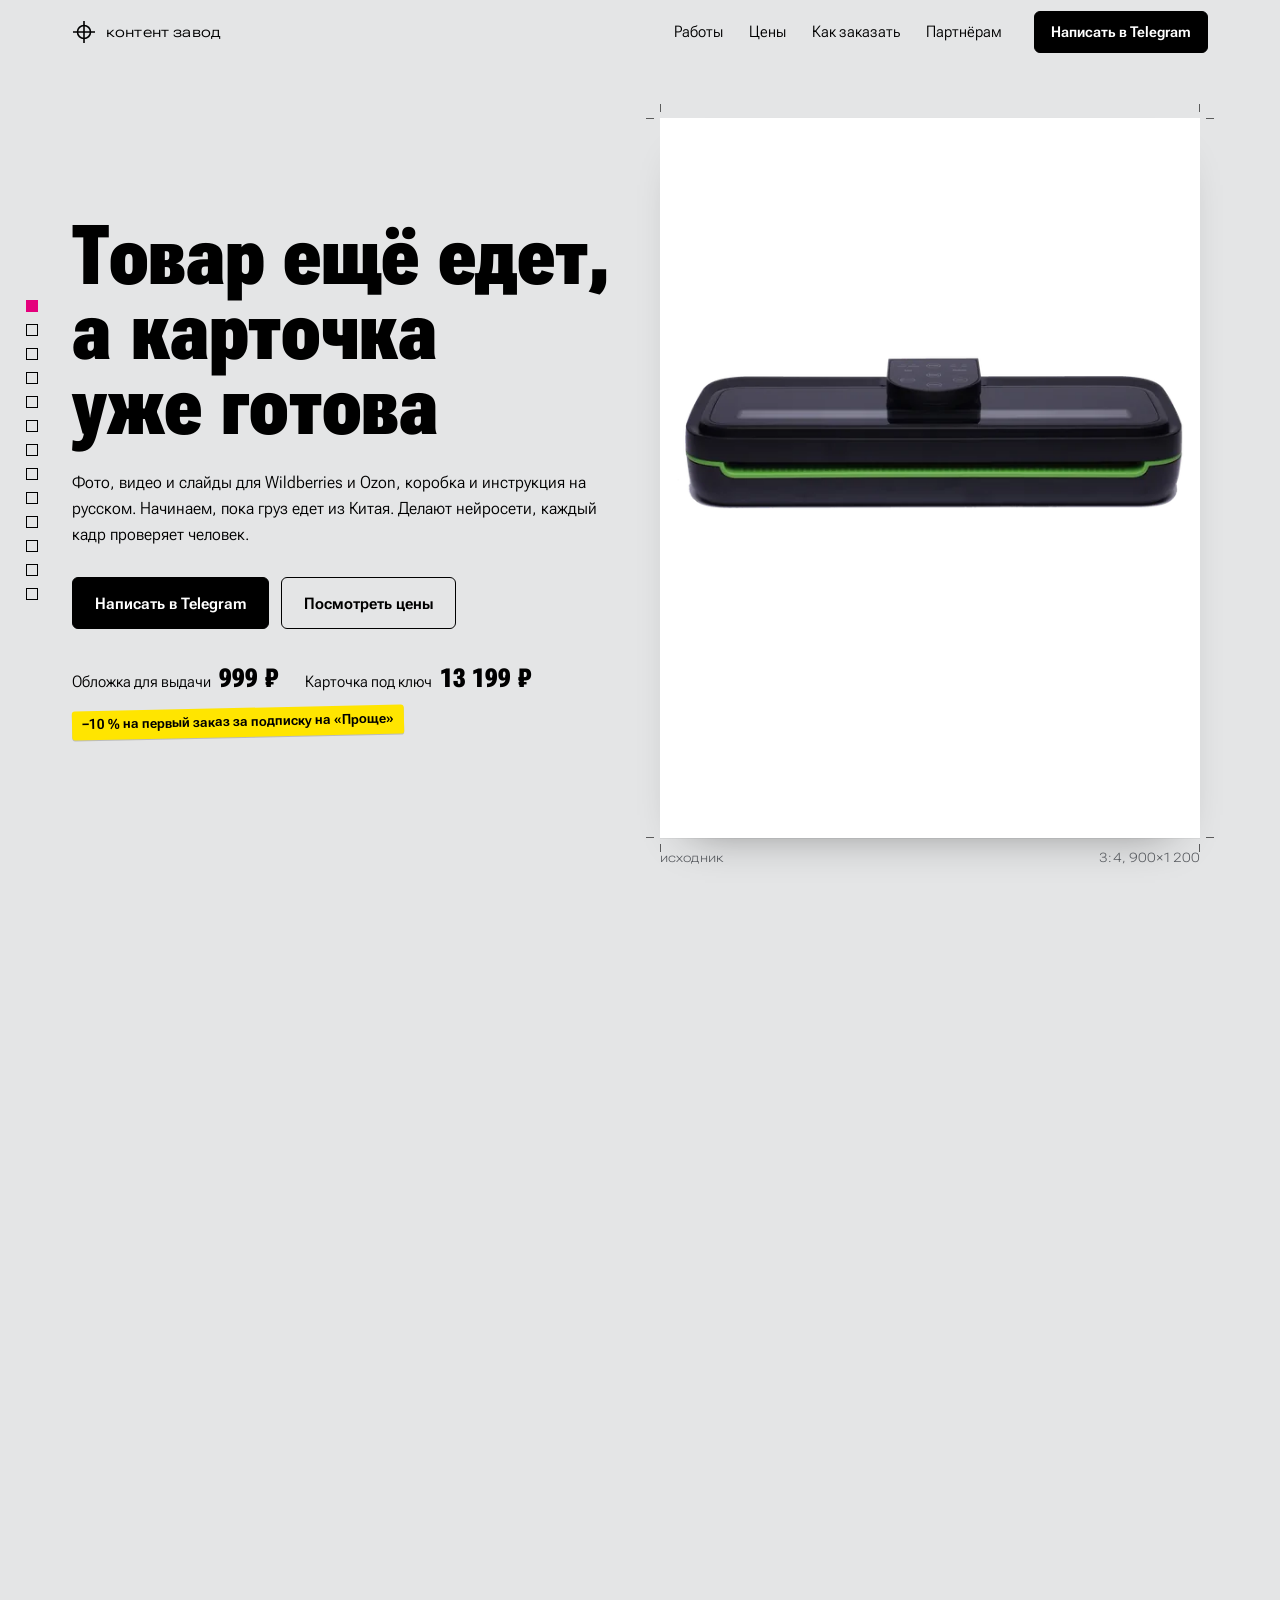
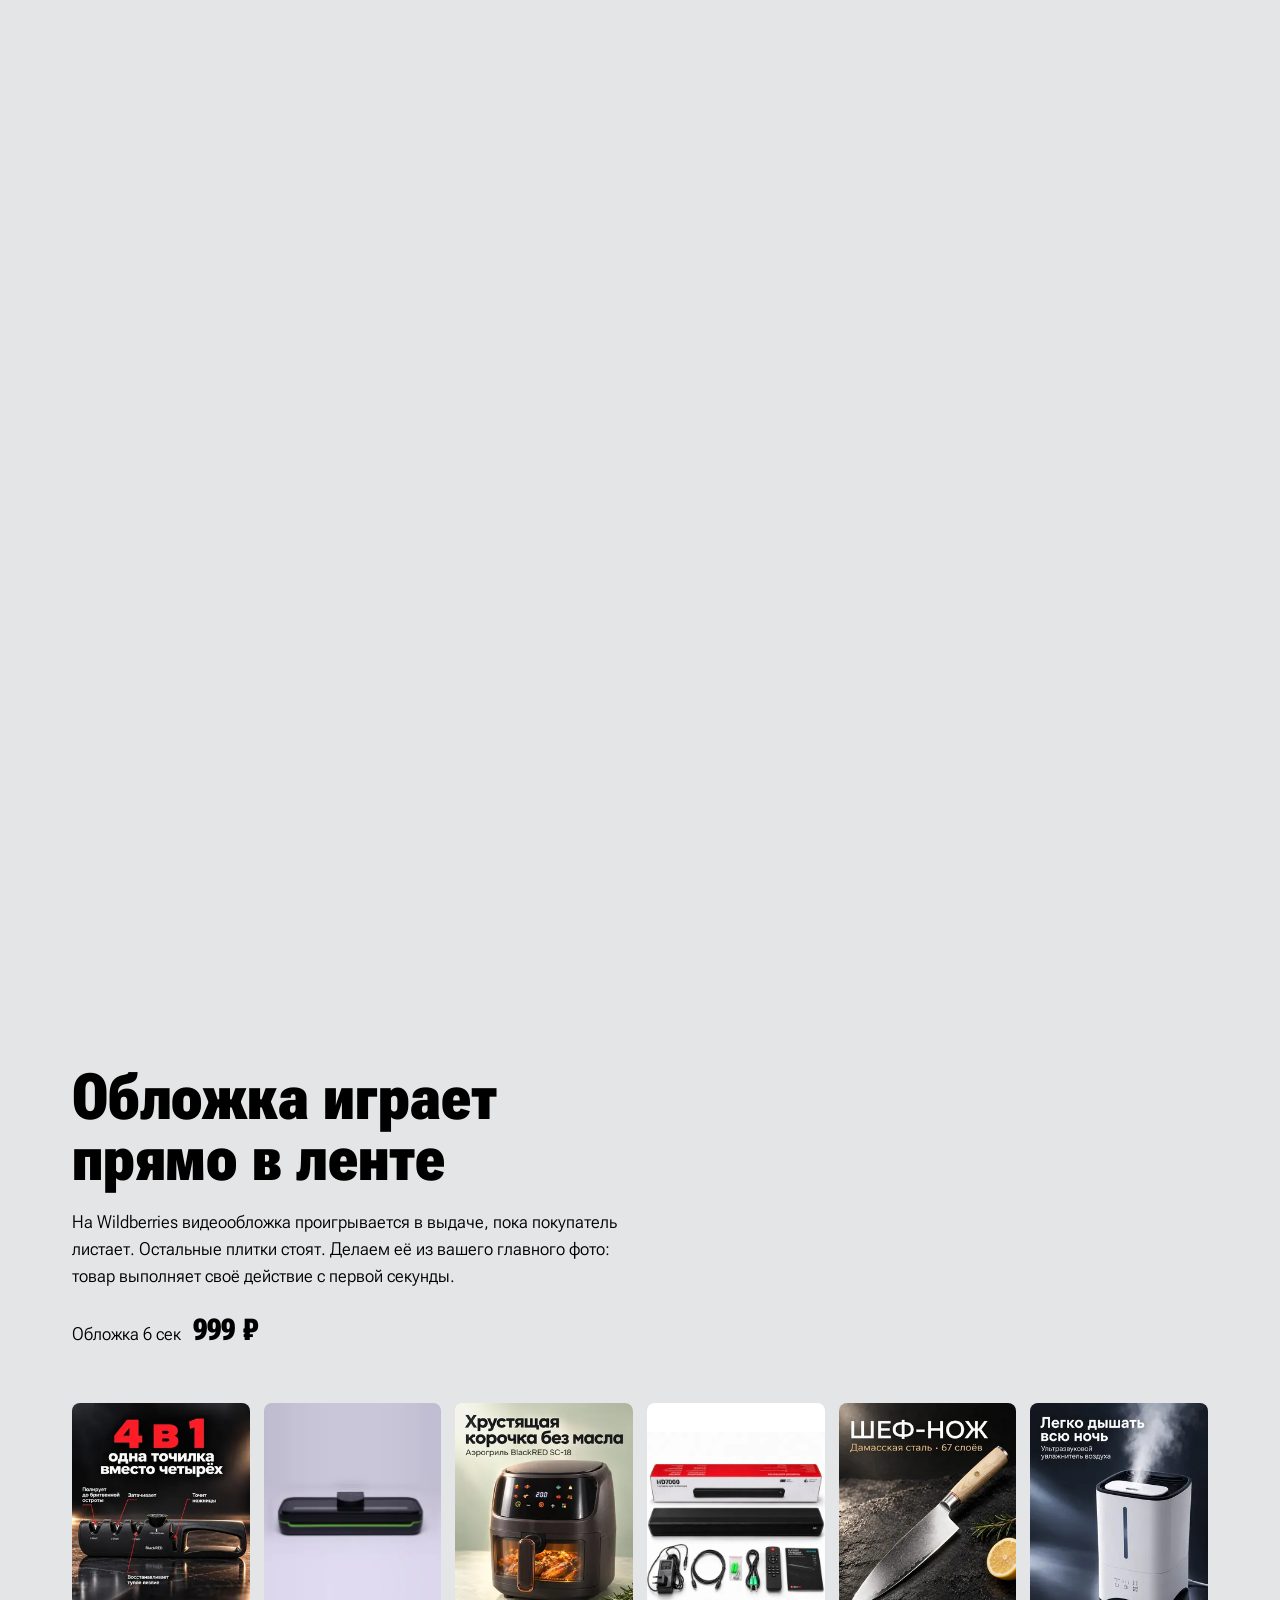
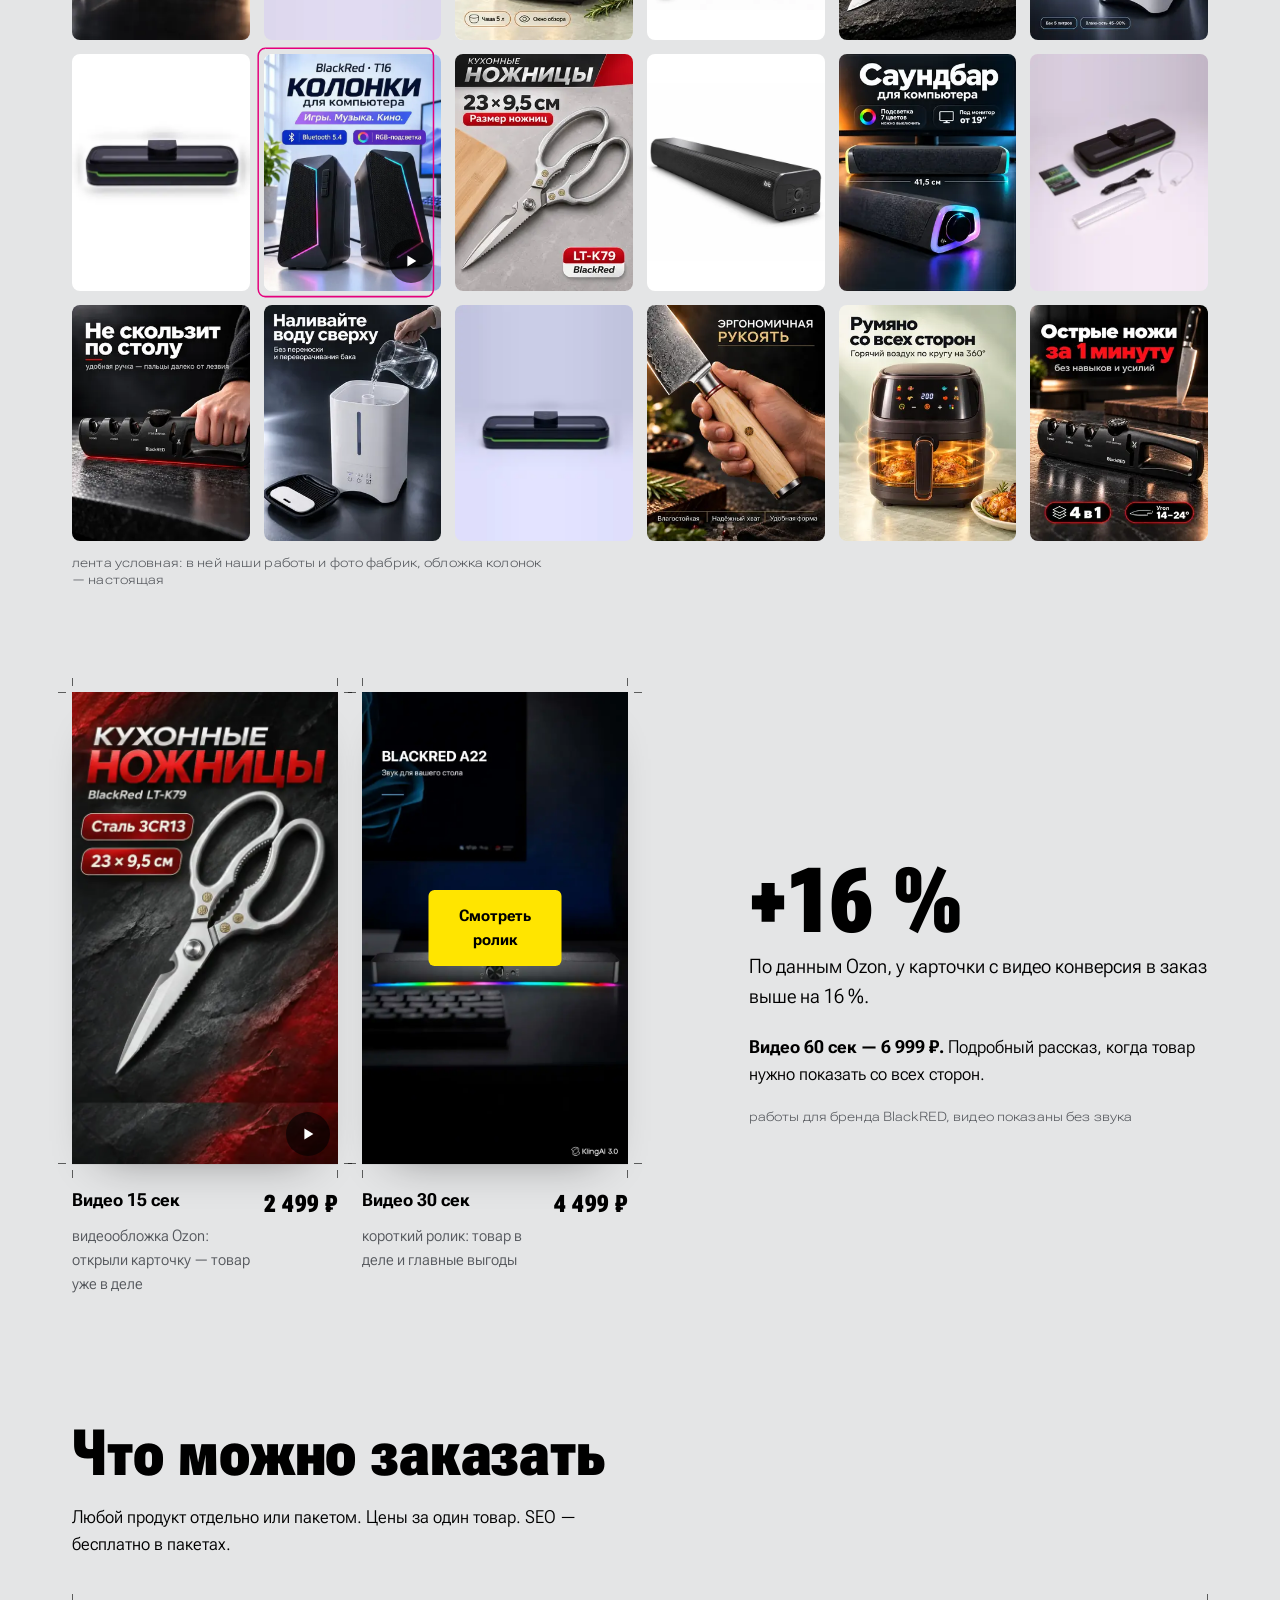
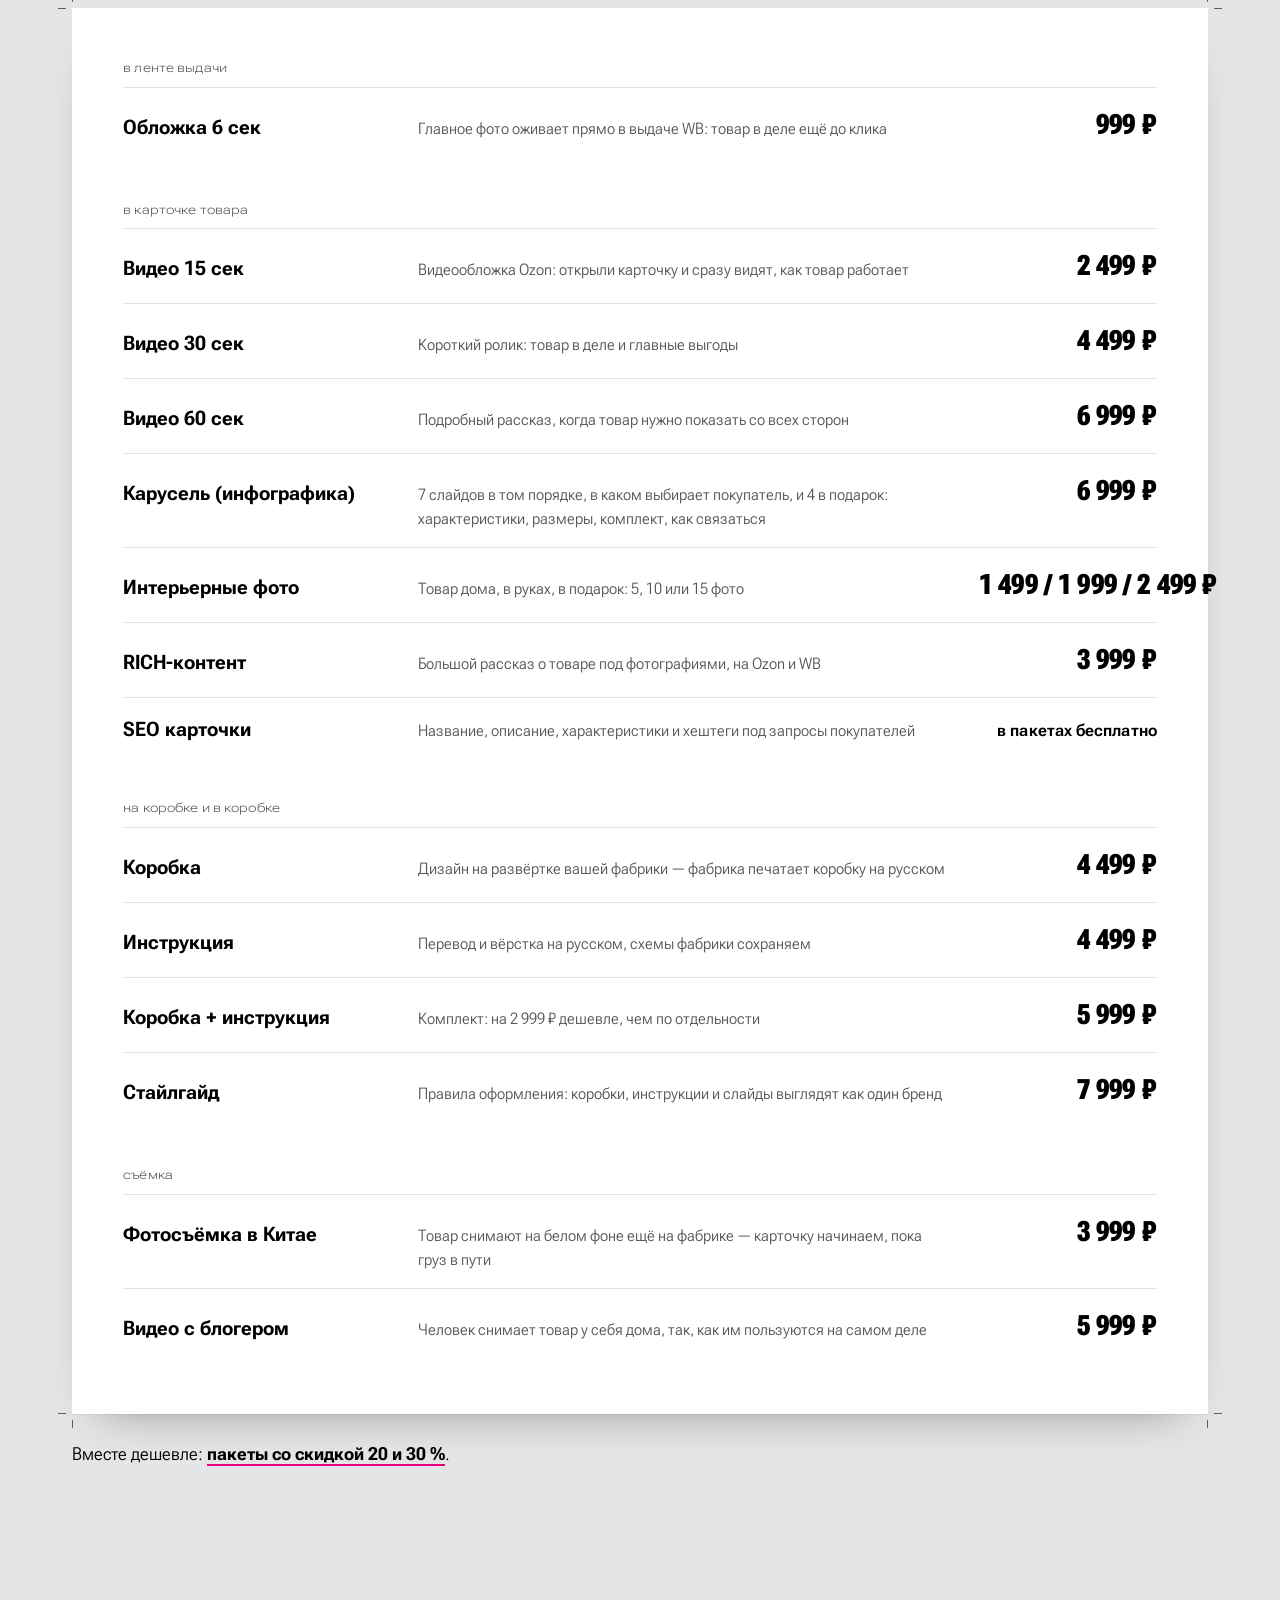
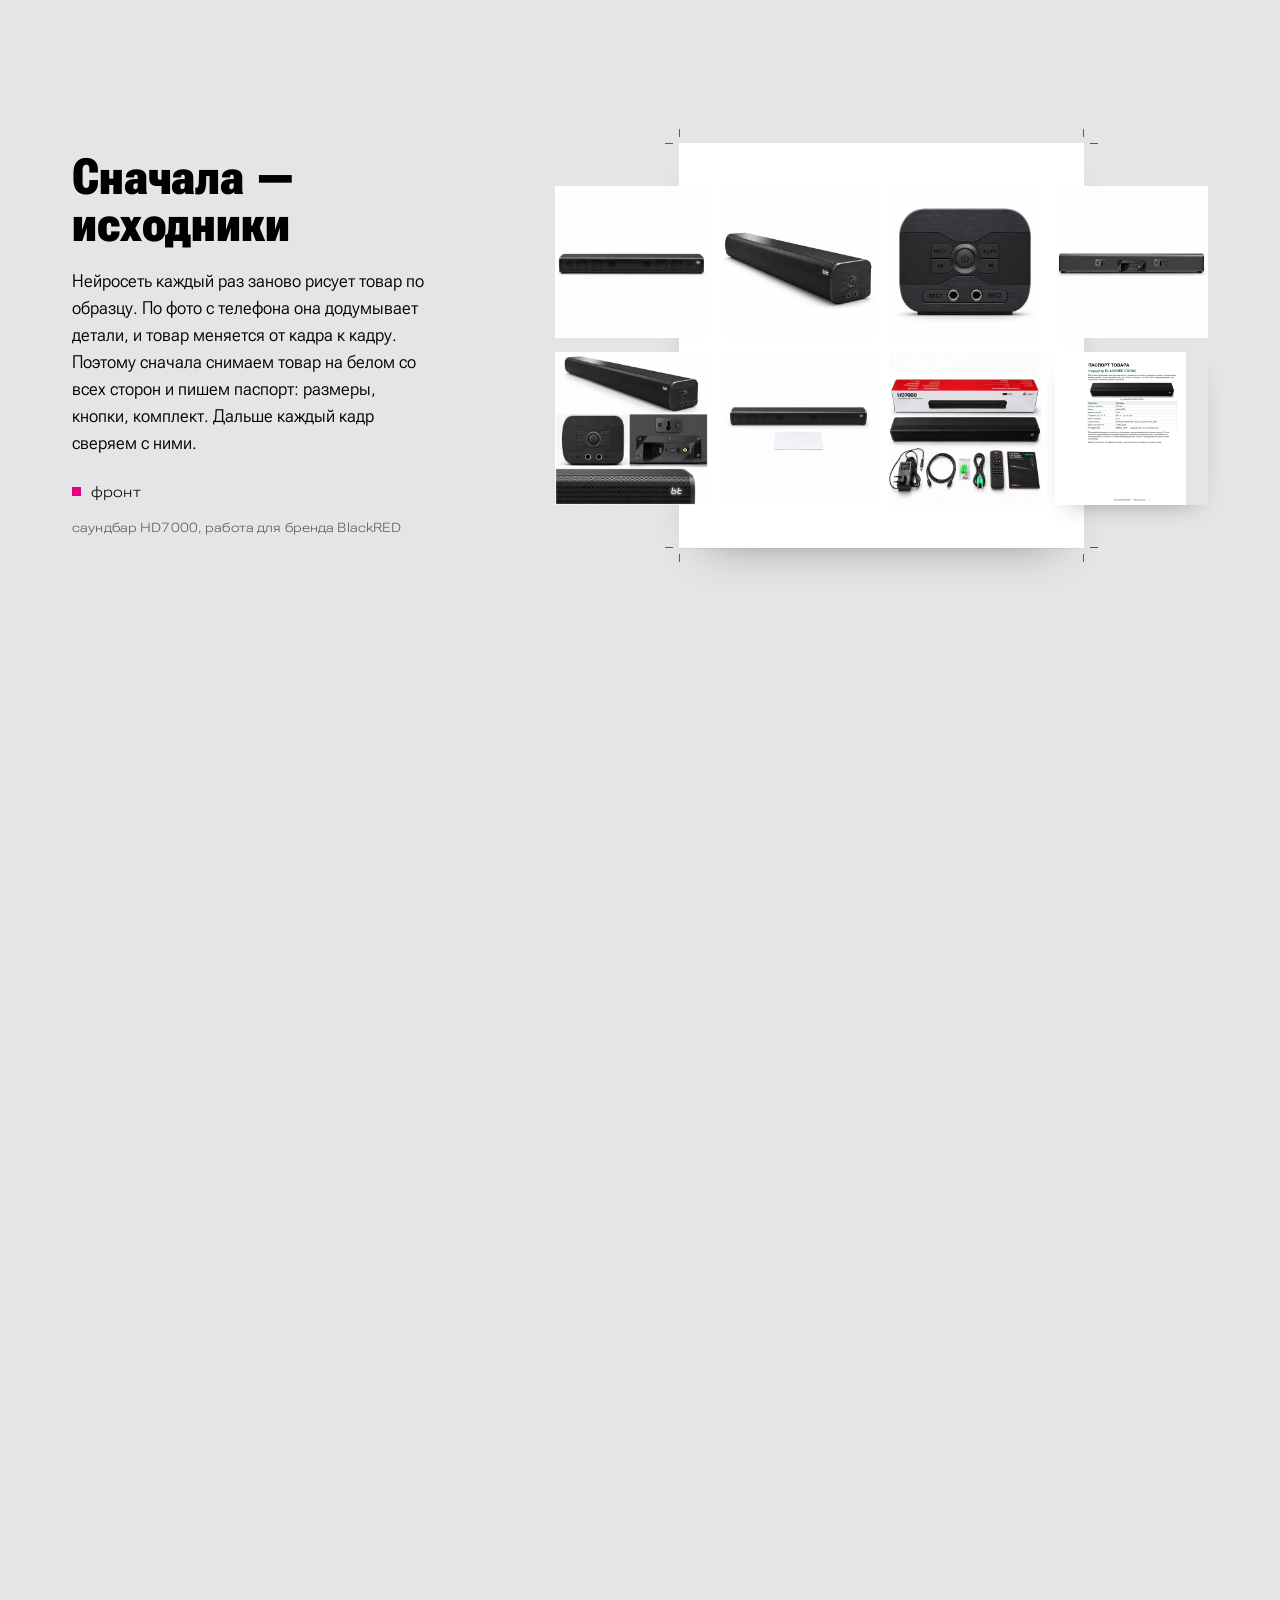
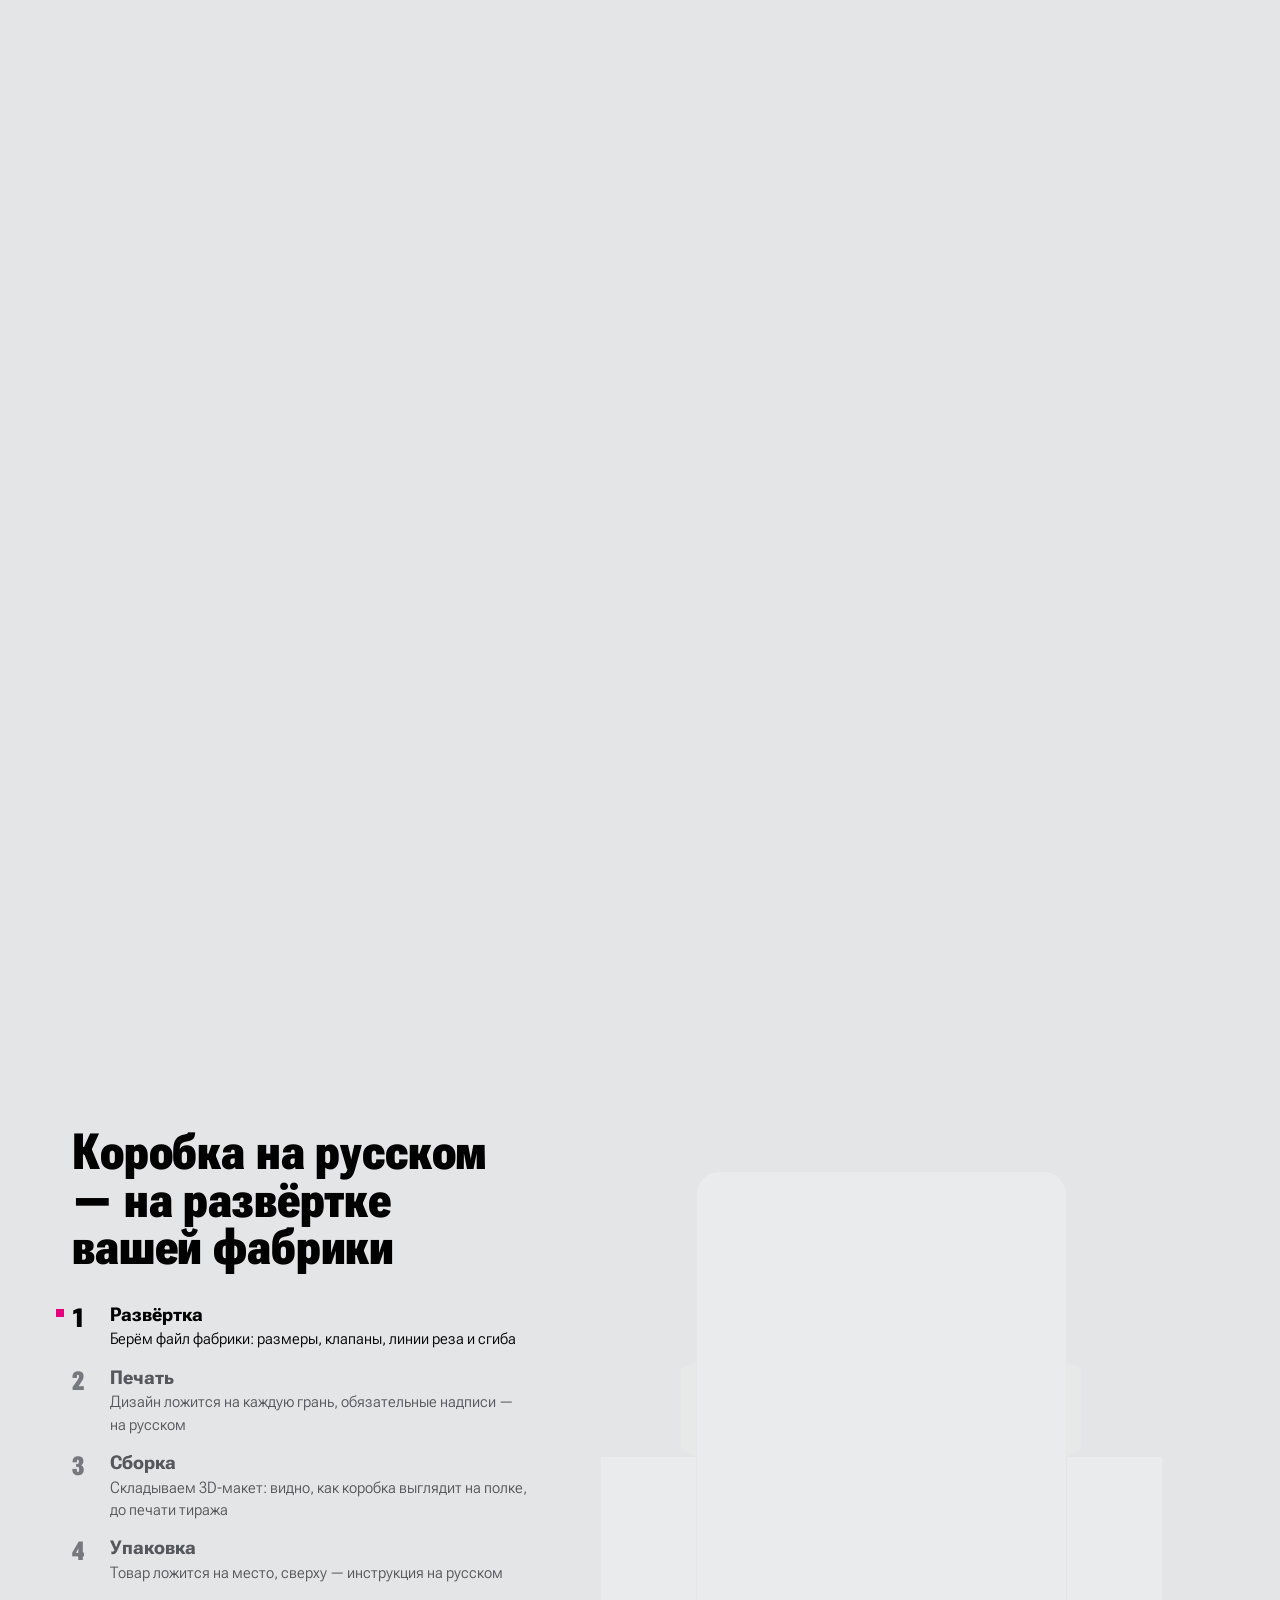
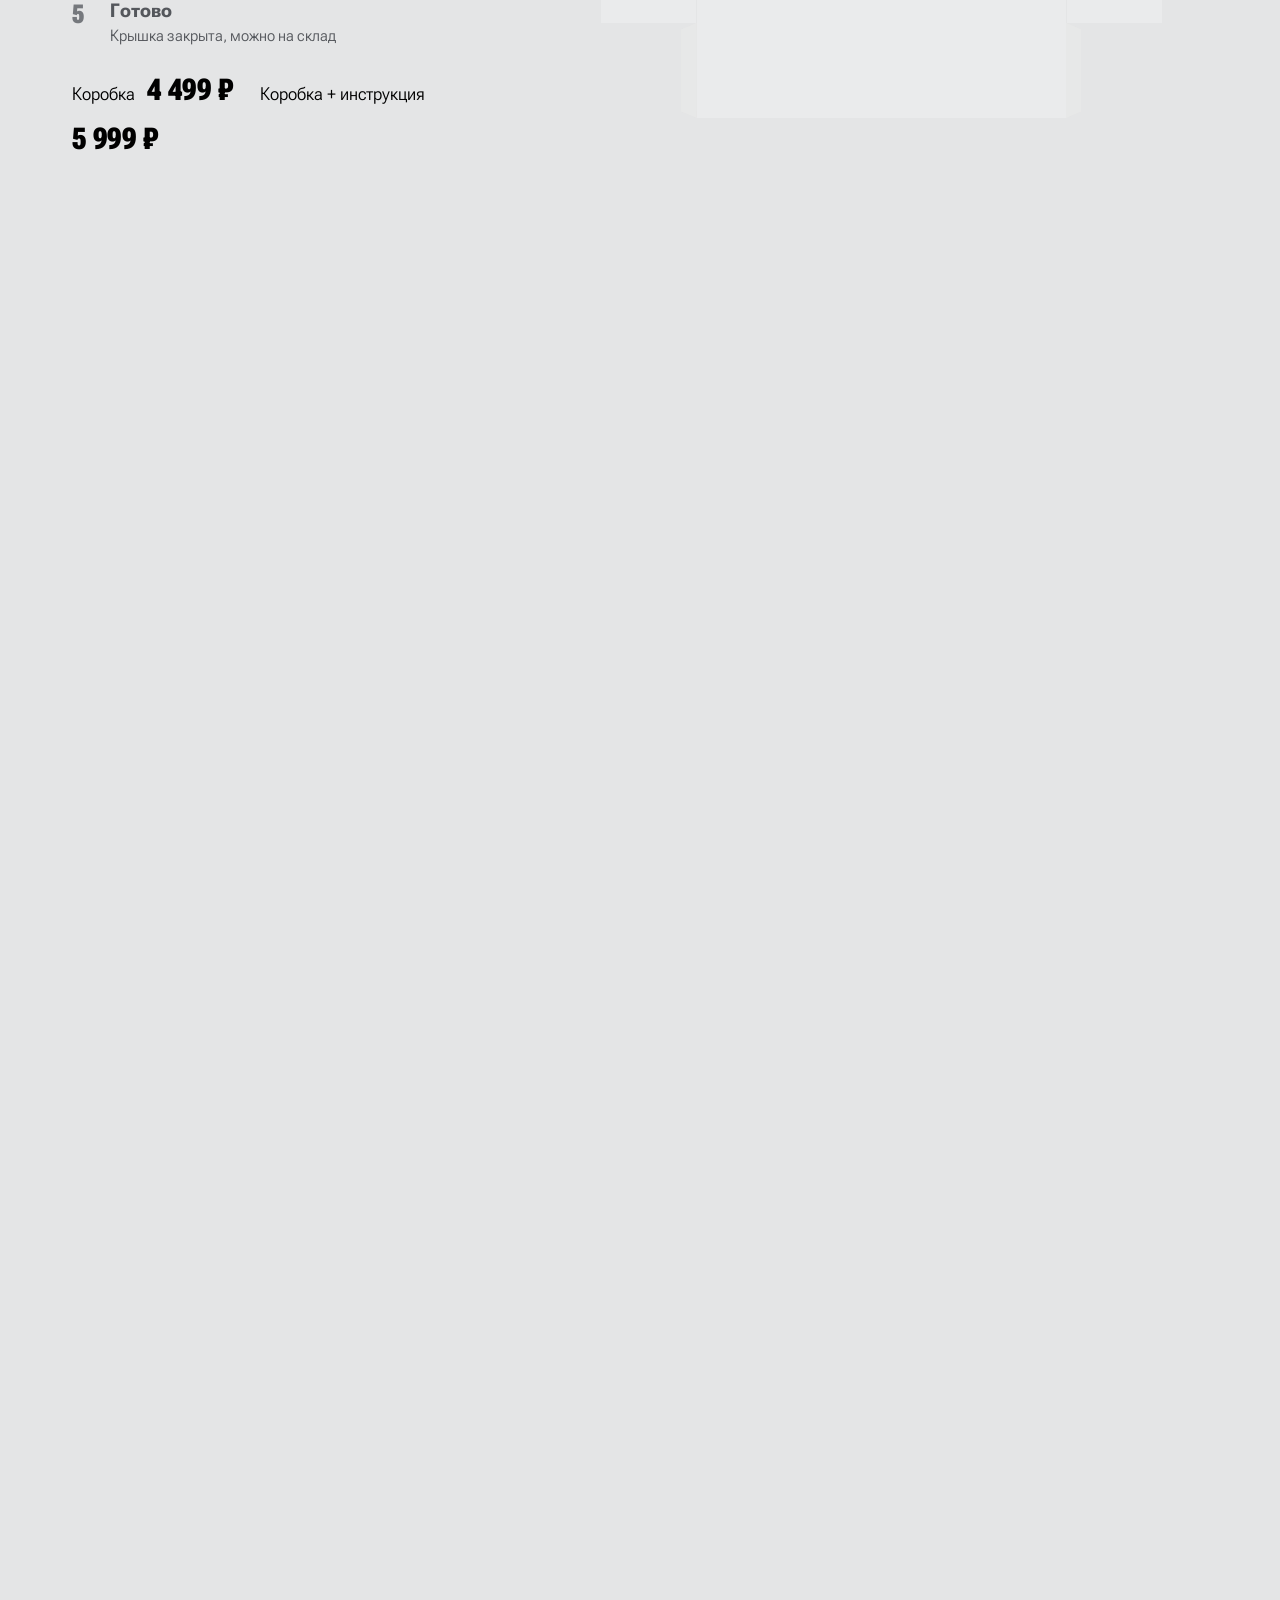
==== commit 6992843b: "сайт(главная): мобильная и планшетная раскладка, режим без движения, страница для партнёров - сцены " ====
--- a/site/index.html
+++ b/site/index.html
@@ -8,6 +8,7 @@
 <meta name="theme-color" content="#E4E5E6">
 <link rel="icon" href="assets/favicon.svg" type="image/svg+xml">
 <link rel="preload" href="assets/fonts/roboto-flex-cyr.woff2" as="font" type="font/woff2" crossorigin>
+<link rel="preload" href="assets/fonts/roboto-flex-lat.woff2" as="font" type="font/woff2" crossorigin>
 <link rel="preload" as="image" href="assets/img/qh17-cut-900.webp" imagesrcset="assets/img/qh17-cut-560.webp 560w, assets/img/qh17-cut-900.webp 900w, assets/img/qh17-cut-1400.webp 1400w" imagesizes="(min-width: 1024px) 560px, 92vw" fetchpriority="high">
 <script>
   /* Режим показа: .motion — сцены на прокрутке; без него — раскадровка (нет JS, «уменьшить движение», сбой). */
@@ -329,7 +330,7 @@
         <div class="box-shadow"></div>
       </div>
     </div>
-    <div class="box-static" aria-hidden="true"></div>
+    <figure class="box-static"><img src="assets/img/box-closed-900.webp" alt="Собранный 3D-макет коробки вакуумного упаковщика QH-17" width="900" height="576" loading="lazy" decoding="async"><figcaption class="label">3D-макет: так коробка выглядит собранной, до печати тиража</figcaption></figure>
   </div>
   <a class="skip" href="#instrukciya">Пропустить коробку</a>
 </section>
--- a/site/css/site.css
+++ b/site/css/site.css
@@ -133,17 +133,19 @@
 @media (max-width: 1023px) { .top-nav { display: none; } }
 @media (max-width: 767px) { .top-cta { display: none; } }
 
-.rail { position: fixed; left: 26px; top: 50%; transform: translateY(-50%); z-index: 40; }
+.rail { position: fixed; left: 20px; top: 50%; transform: translateY(-50%); z-index: 40; }
 .rail ol { display: grid; gap: 7px; }
-.rail a { display: block; width: 12px; height: 12px; border: 1.25px solid var(--k); position: relative; }
+.rail ol { gap: 0; }
+.rail a { display: grid; place-items: center; width: 24px; height: 24px; position: relative; }
+.rail a::before { content: ""; width: 12px; height: 12px; border: 1.25px solid var(--k); box-sizing: border-box; }
 .rail a span {
-  position: absolute; left: 22px; top: 50%; transform: translateY(-50%); white-space: nowrap;
+  position: absolute; left: 28px; top: 50%; transform: translateY(-50%); white-space: nowrap;
   background: var(--k); color: #fff; font-size: 13px; padding: 3px 8px; border-radius: 3px;
   opacity: 0; pointer-events: none; transition: opacity .15s;
 }
 .rail a:hover span, .rail a:focus-visible span { opacity: 1; }
-.rail a.is-past { background: var(--k); }
-.rail a.is-here { background: var(--m); border-color: var(--m); }
+.rail a.is-past::before { background: var(--k); }
+.rail a.is-here::before { background: var(--m); border-color: var(--m); }
 @media (max-width: 1199px) { .rail { display: none; } }
 
 .dock { display: none; }
@@ -235,7 +237,9 @@
 .motion .card-steps { grid-row: 1; margin-top: 0; opacity: 0; visibility: hidden; }
 .motion .card-steps li { transition: color .3s; }
 .motion .card-steps li.is-on { color: var(--k); }
-.motion .card-steps li:not(.is-on) b, .motion .card-steps li:not(.is-on)::before { color: #8C8F94; }
+.motion .card-steps li:not(.is-on) b { color: var(--k2); }
+.motion .card-steps li:not(.is-on)::before { color: #75787D; }
+.motion .card-steps li.is-on::after, .motion .box-steps li.is-on::after { content: ""; position: absolute; left: -16px; top: 7px; width: 8px; height: 8px; background: var(--m); }
 .motion .card-area { grid-row: 1; height: 100%; }
 .motion .card-stage { width: auto; height: min(calc(100svh - var(--hdr) - 110px), 720px); aspect-ratio: 3 / 4; transform-origin: 0 0; }
 .motion .card-stage .slide { height: 100%; }
@@ -499,11 +503,15 @@
   background: radial-gradient(closest-side, rgba(0,0,0,.32), transparent); opacity: 0; transform: translateZ(-400px);
 }
 .box-static { display: none; }
+html:not(.motion) .box-static { display: block; grid-column: 6 / -1; margin-top: 32px; }
+html:not(.motion) .box-static figcaption { margin-top: 8px; }
+@media (max-width: 1023px) { html:not(.motion) .box-static { grid-column: 1 / -1; } }
 
 .motion .scene-box { height: 600svh; }
 .motion .box-sticky { position: sticky; top: 0; height: 100svh; padding-top: calc(var(--hdr) + 24px); padding-bottom: 32px; }
 .motion .box-steps li { transition: color .3s; }
-.motion .box-steps li:not(.is-on) b, .motion .box-steps li:not(.is-on)::before { color: #8C8F94; }
+.motion .box-steps li:not(.is-on) b { color: var(--k2); }
+.motion .box-steps li:not(.is-on)::before { color: #75787D; }
 .motion .box-steps li.is-on { color: var(--k); }
 .motion .skin.out { --ink: 0; }
 .motion .dieline .cut { stroke-dasharray: 1; stroke-dashoffset: 1; }
@@ -587,8 +595,8 @@
 
 .motion .scene-seo { height: 260svh; }
 .motion .seo-sticky { position: sticky; top: 0; height: 100svh; padding-top: calc(var(--hdr) + 24px); padding-bottom: 32px; }
-.motion .seo-specs tr { opacity: .25; transition: opacity .3s; }
-.motion .seo-specs tr.is-on { opacity: 1; }
+.motion .seo-specs td { visibility: hidden; }
+.motion .seo-specs tr.is-on td { visibility: visible; }
 @media (max-width: 1023px) {
   .seo-copy, .seo-sheet { grid-column: 1 / -1; }
   .seo-sheet { margin-top: 32px; }
@@ -660,8 +668,10 @@
 .order-steps li { counter-increment: st; font-size: 15px; color: var(--k2); line-height: 1.4; transition: opacity .3s; }
 .order-steps li::before { content: counter(st); display: block; font-weight: 800; font-stretch: 40%; font-size: 40px; line-height: 1; color: var(--k); margin-bottom: 8px; }
 .order-steps b { display: block; color: var(--k); font-size: 17px; margin-bottom: 4px; }
-.motion .order-steps li { opacity: .3; }
-.motion .order-steps li.is-on { opacity: 1; }
+.motion .order-steps li { transition: box-shadow .3s; box-shadow: inset 0 3px 0 transparent; padding-top: 12px; }
+.motion .order-steps li:not(.is-on) b { color: var(--k2); }
+.motion .order-steps li:not(.is-on)::before { color: #75787D; }
+.motion .order-steps li.is-on { box-shadow: inset 0 3px 0 var(--m); }
 .order-cols { display: grid; grid-template-columns: repeat(12, 1fr); gap: 32px 24px; margin-top: clamp(56px, 7vw, 96px); align-items: start; }
 .order-send { grid-column: 1 / span 6; padding: clamp(24px, 3vw, 40px); }
 .order-send .h-pack, .order-terms .h-pack { margin-bottom: 18px; }
@@ -726,3 +736,21 @@
 @media (prefers-reduced-motion: reduce) {
   *, *::before, *::after { animation-duration: .001ms !important; animation-iteration-count: 1 !important; transition-duration: .001ms !important; }
 }
+
+/* =====================================================================
+   Страница «Партнёрам»
+   ===================================================================== */
+.p-hero { padding-top: calc(var(--hdr) + clamp(48px, 8vw, 110px)); }
+.p-hero .h-display { max-width: 12em; margin-top: 14px; }
+.p-hero .lead { margin-top: 26px; }
+.p-steps { grid-template-columns: repeat(4, 1fr); margin-top: 36px; }
+.p-cols { display: grid; grid-template-columns: repeat(12, 1fr); gap: 32px 24px; align-items: start; }
+.p-forward { grid-column: 1 / span 6; padding: clamp(24px, 3vw, 40px); display: grid; gap: 14px; justify-items: start; }
+.p-forward blockquote { margin: 6px 0 0; padding: 16px 18px; background: #F3F3F4; border-left: 3px solid var(--y); font-size: 17px; line-height: 1.5; }
+.copy-done { min-height: 1.4em; font-size: 15px; color: var(--k2); }
+.p-cols .order-terms a { text-decoration-color: var(--m); text-underline-offset: 3px; }
+@media (max-width: 1023px) {
+  .p-steps { grid-template-columns: repeat(2, 1fr); }
+  .p-forward, .p-cols .order-terms { grid-column: 1 / -1; }
+}
+@media (max-width: 767px) { .p-steps { grid-template-columns: 1fr; } }
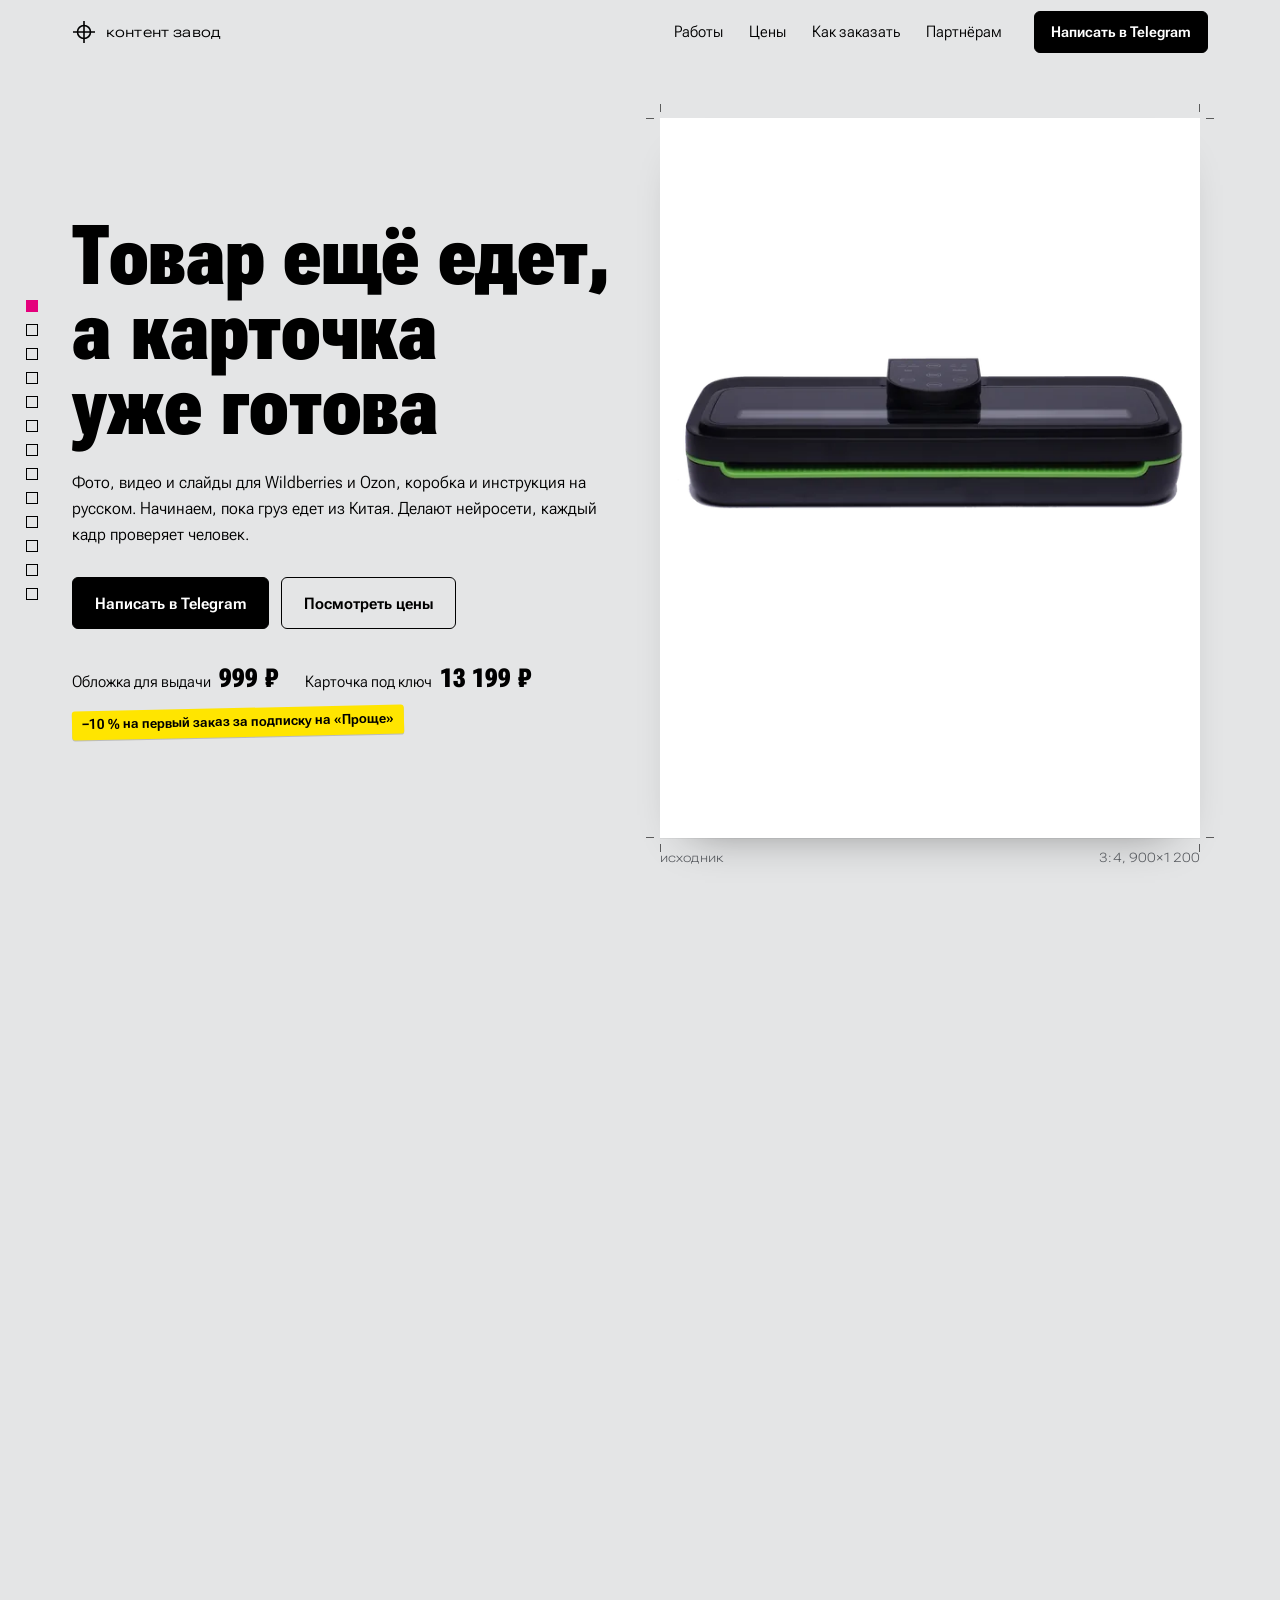
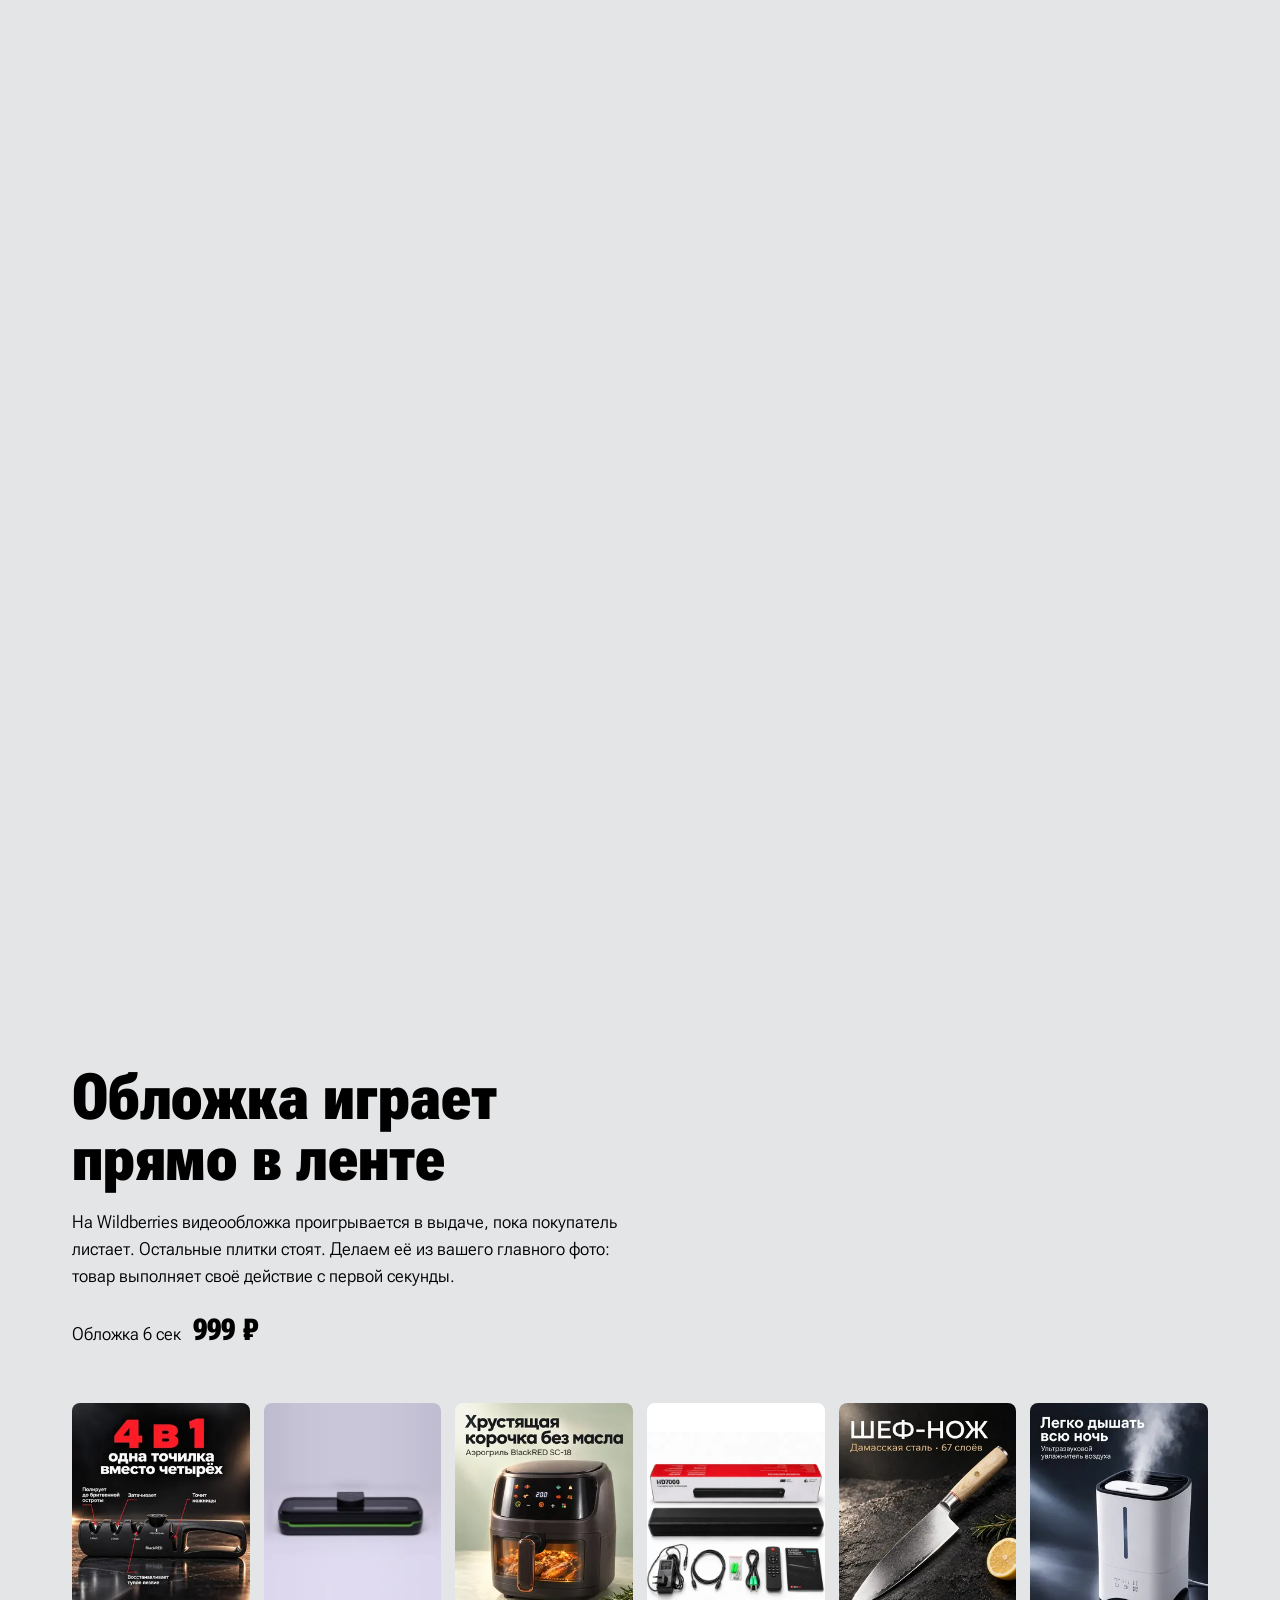
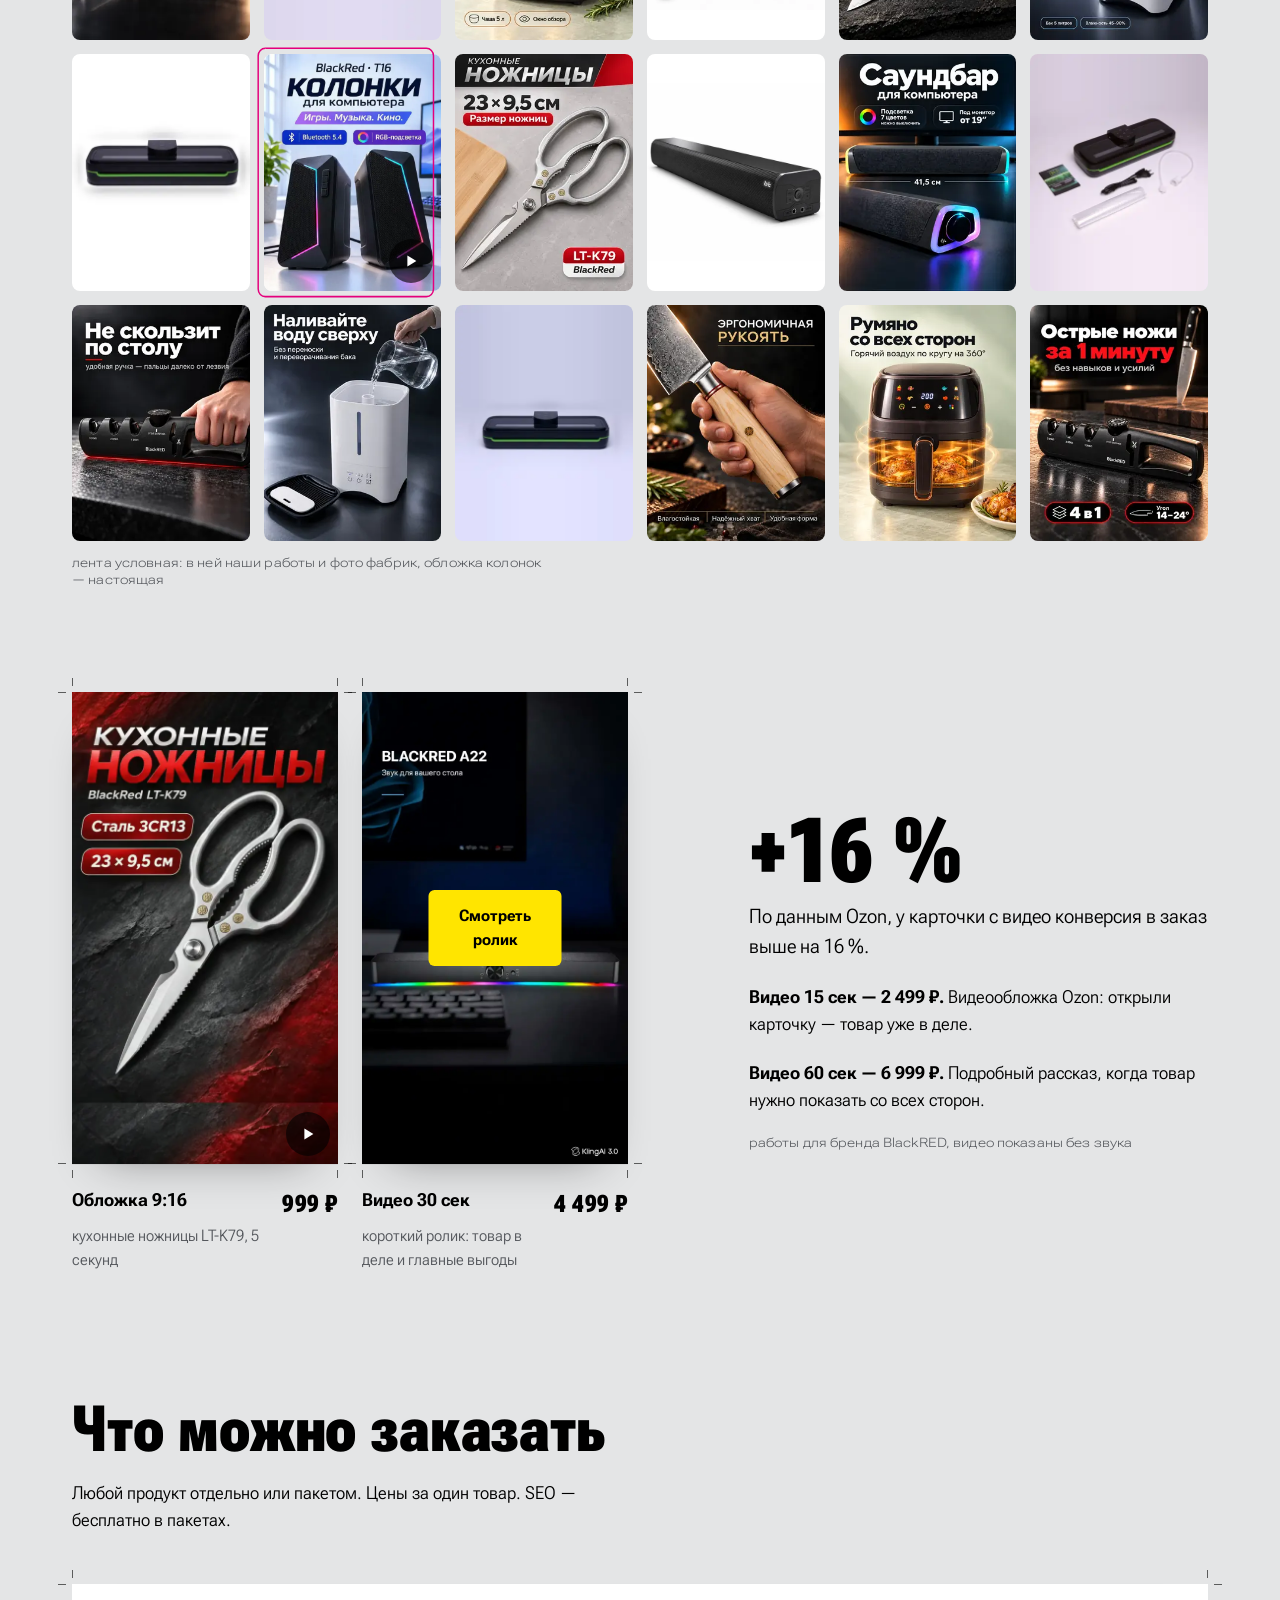
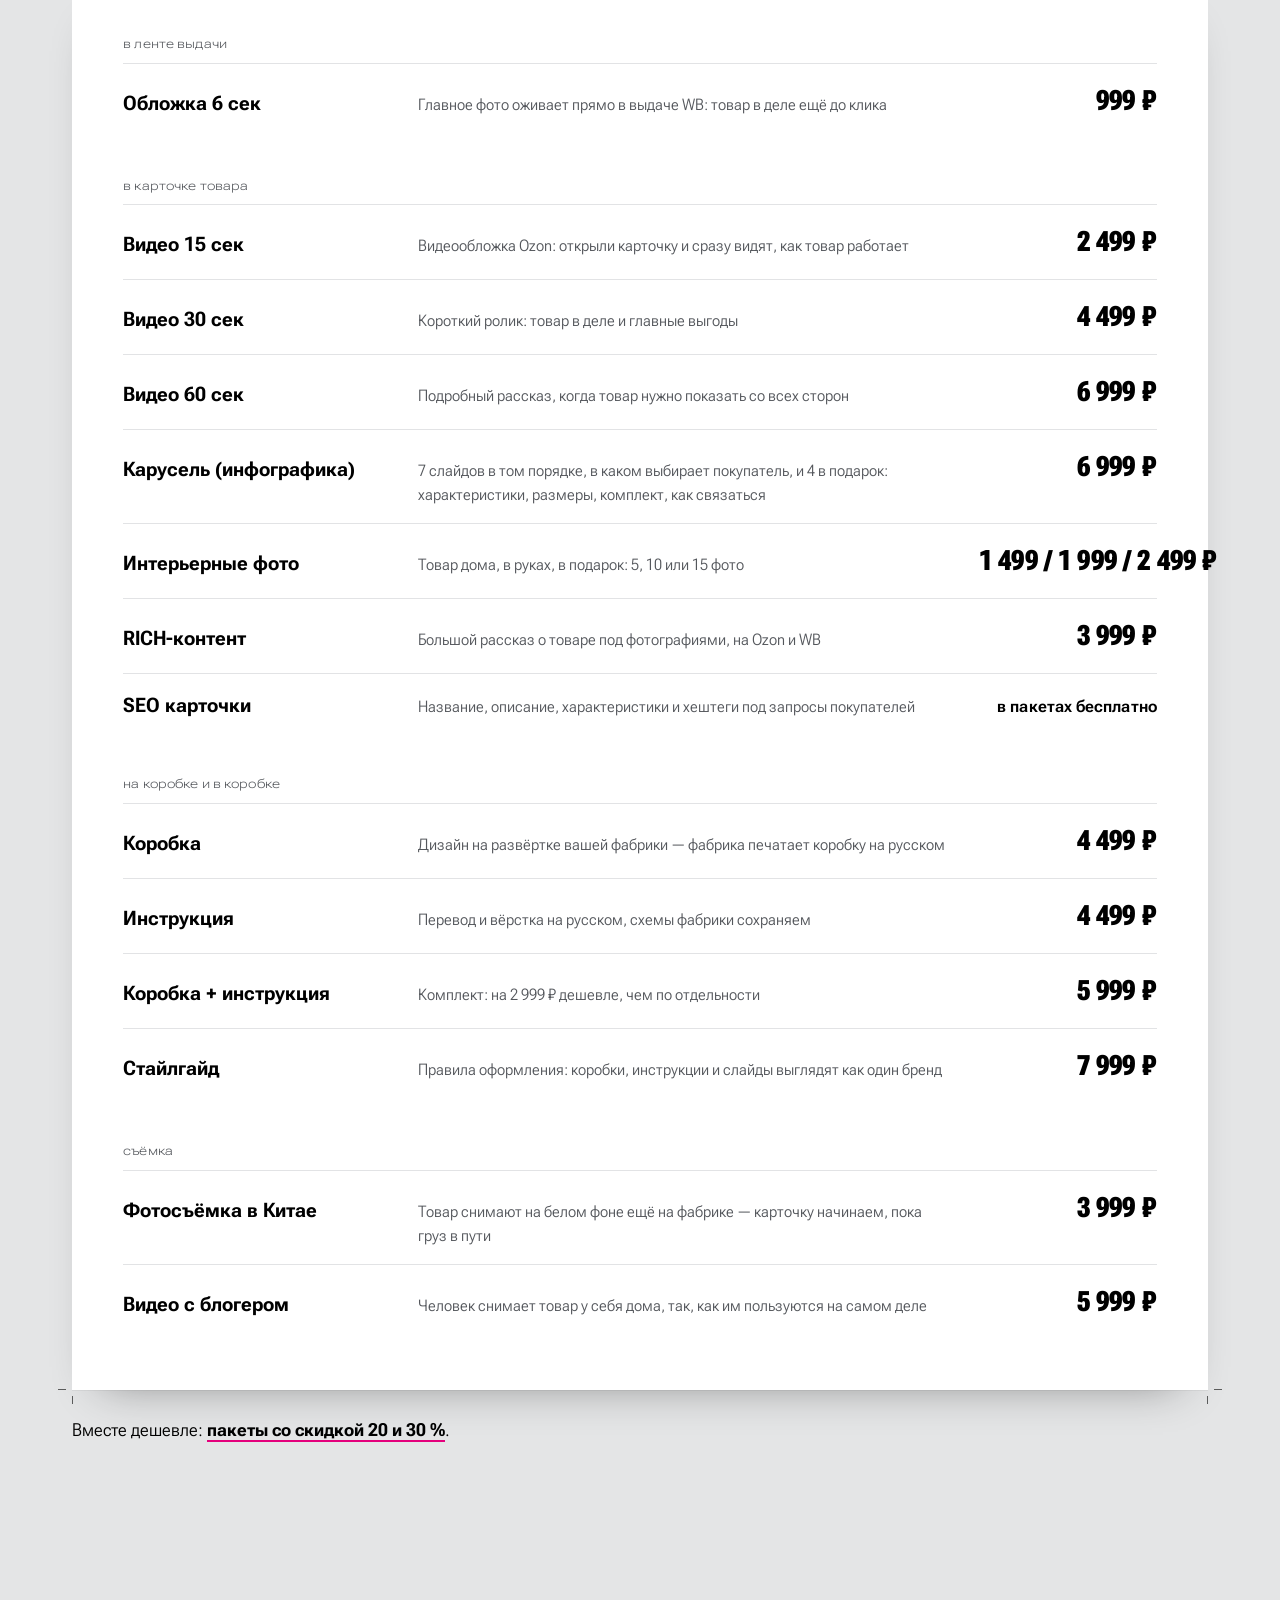
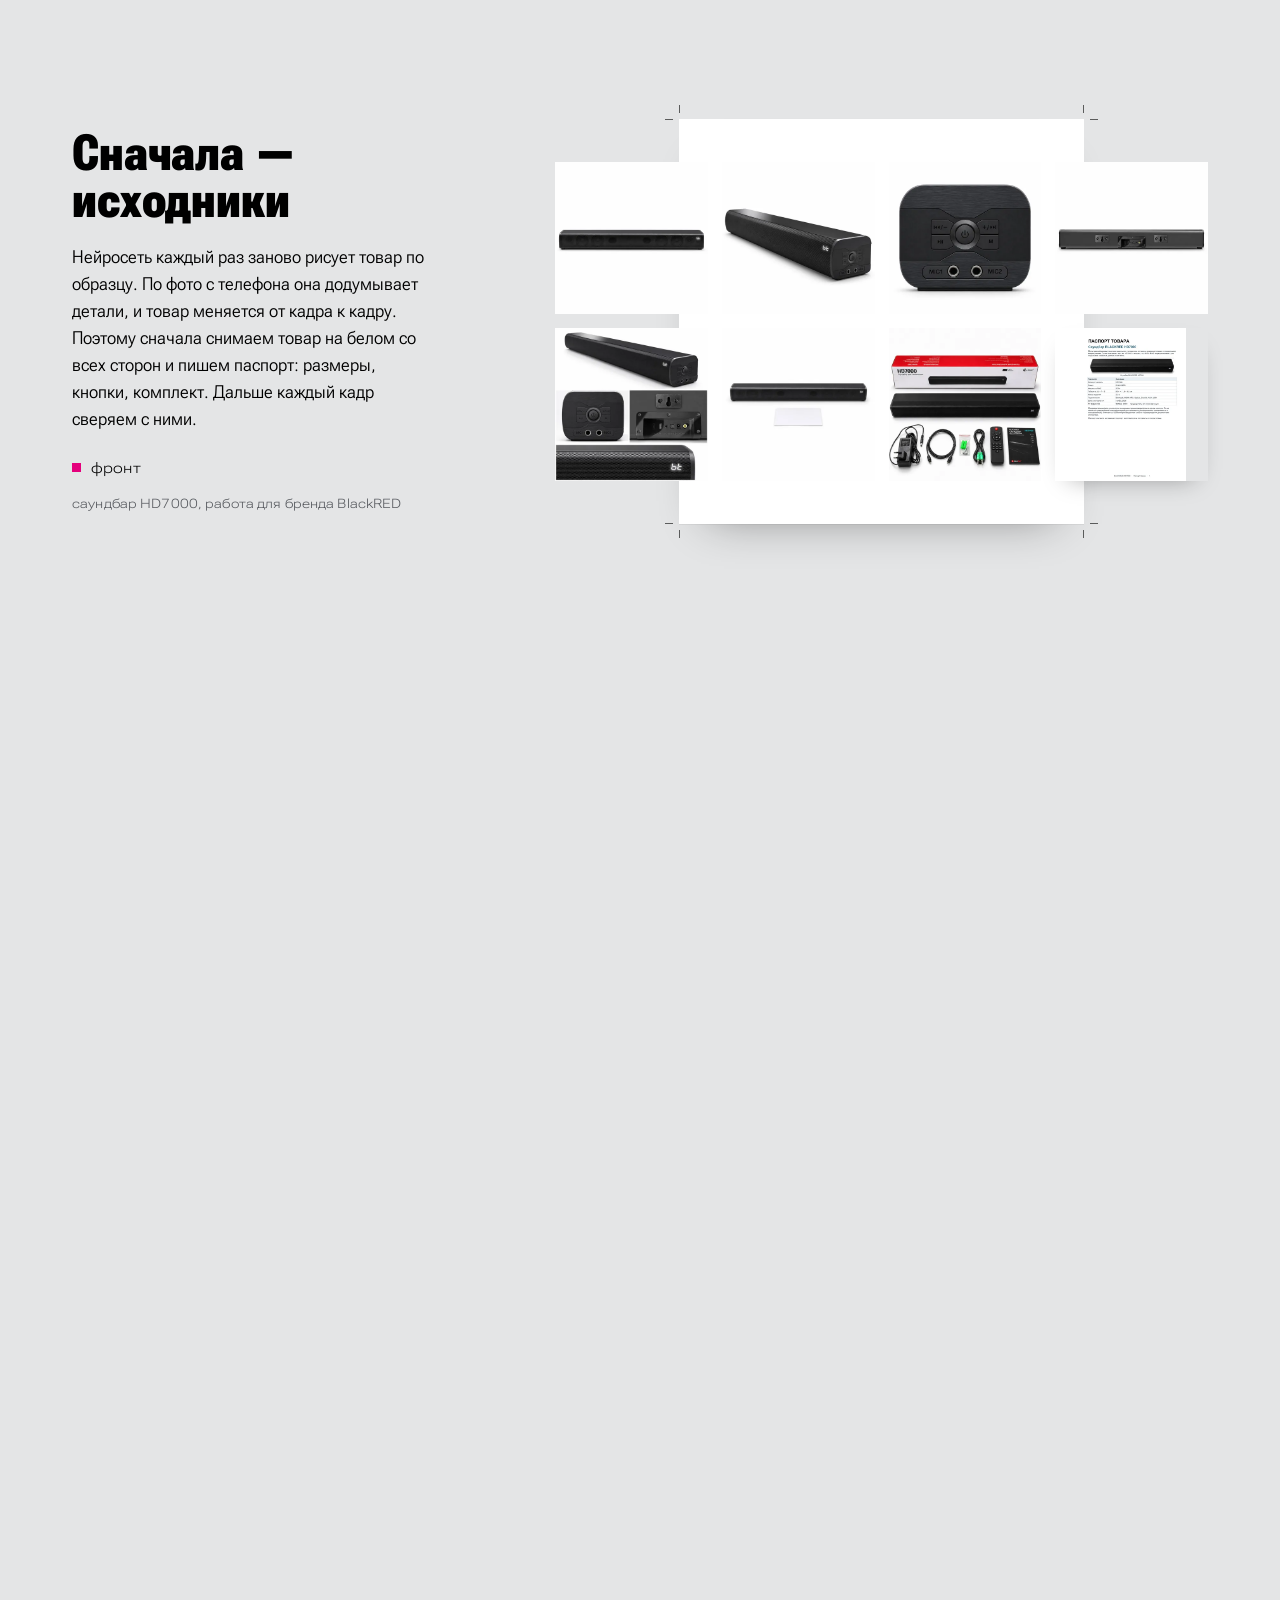
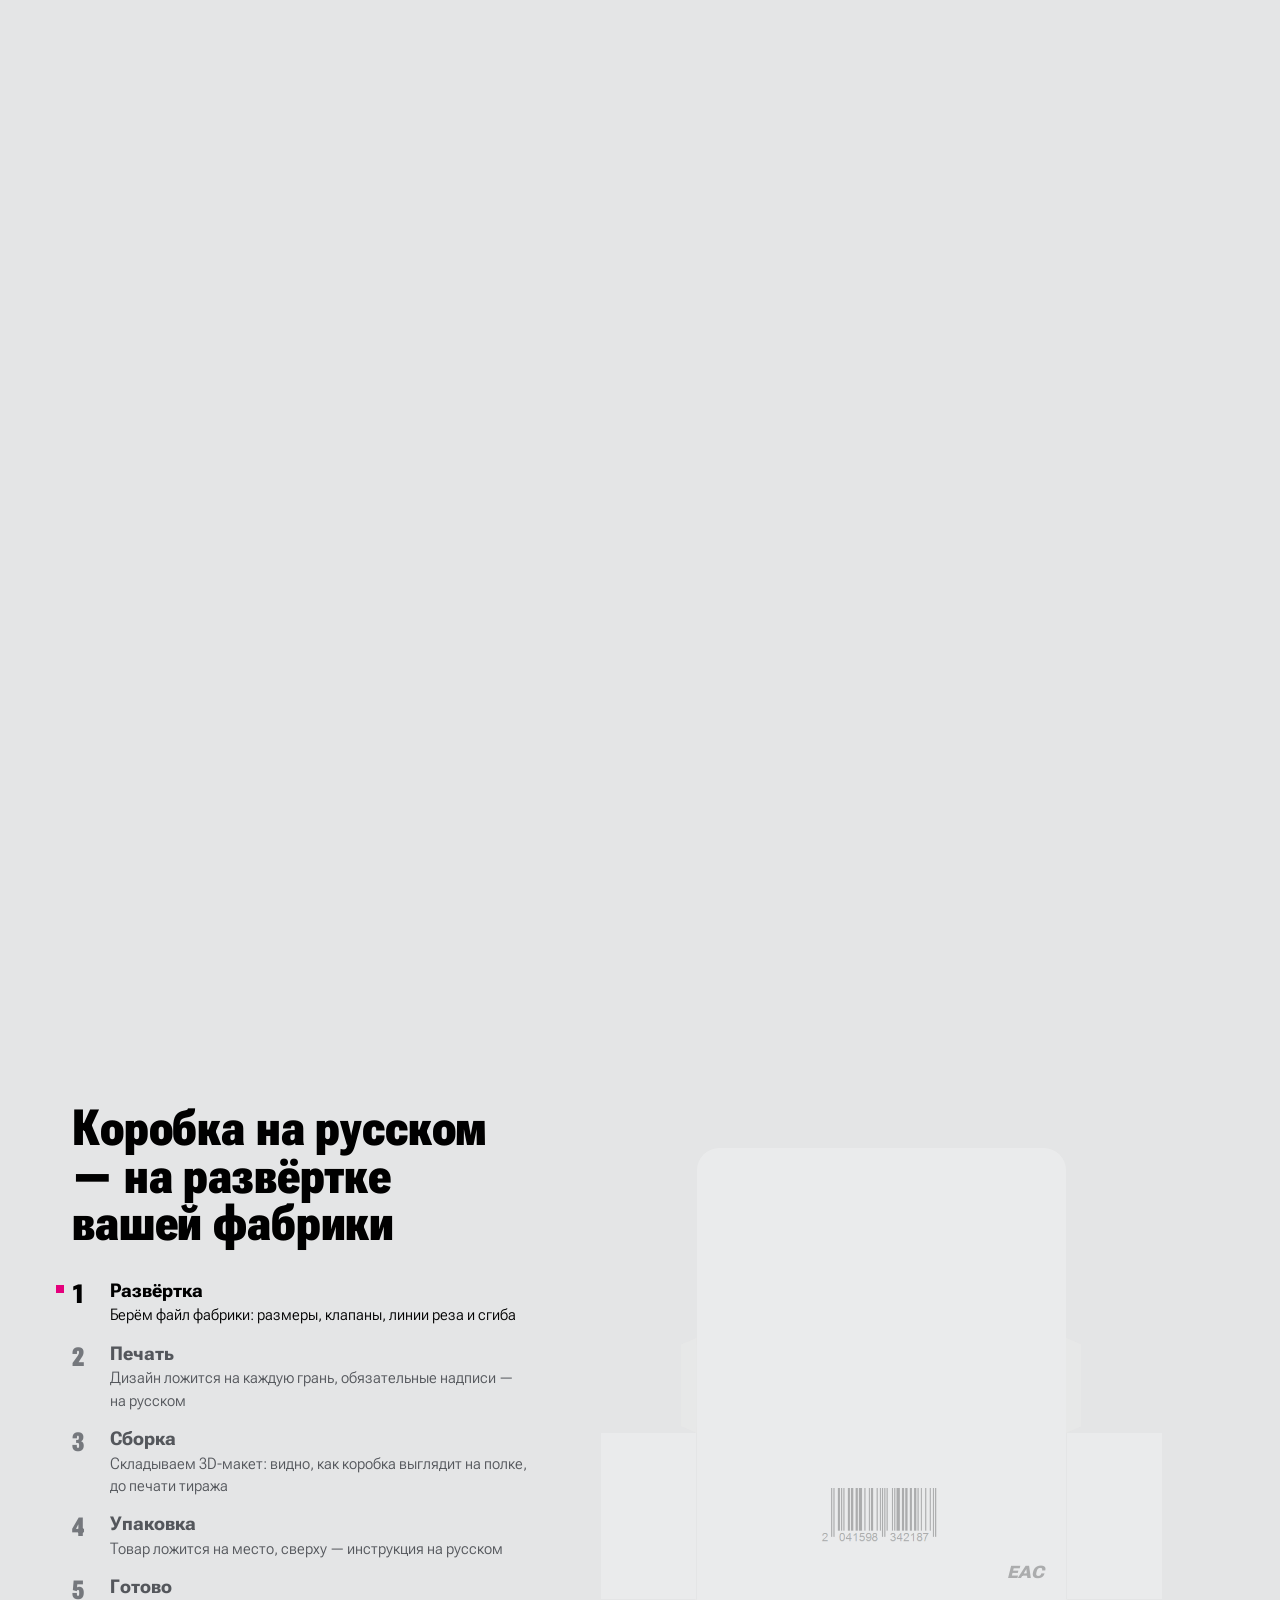
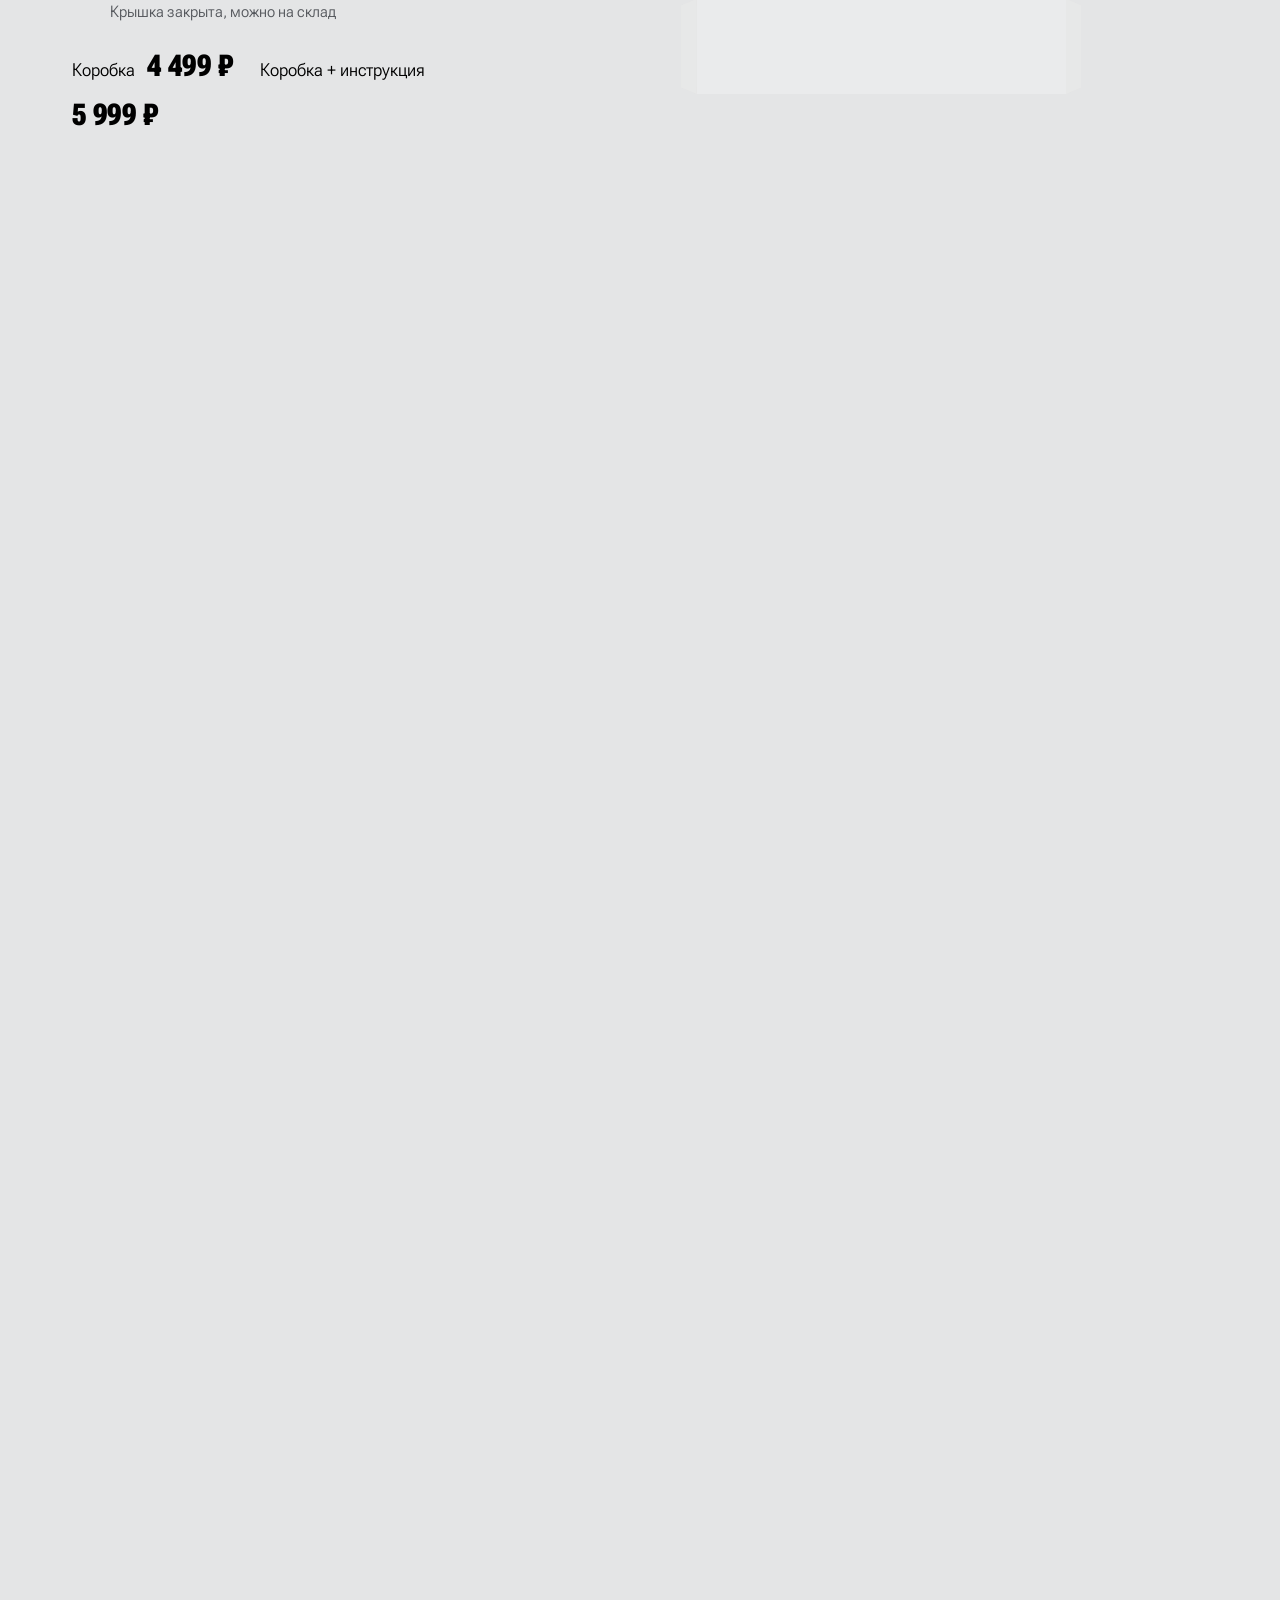
==== commit f9fd44a2: "сайт(главная): честные подписи к видео, итоги реализации в концепции Обложка ножниц подписана как об" ====
--- a/site/index.html
+++ b/site/index.html
@@ -181,7 +181,7 @@
         </button>
         <span class="marks" aria-hidden="true"></span>
       </div>
-      <figcaption><b>Видео 15 сек</b> <span>видеообложка Ozon: открыли карточку — товар уже в деле</span> <b class="price">2&nbsp;499&nbsp;₽</b></figcaption>
+      <figcaption><b>Обложка 9:16</b> <span>кухонные ножницы LT-K79, 5 секунд</span> <b class="price">999&nbsp;₽</b></figcaption>
     </figure>
     <figure class="video-card">
       <div class="sheet sheet-video sheet-tall">
@@ -195,6 +195,7 @@
     </figure>
     <div class="video-fact">
       <p class="fact"><span class="fact-num">+16 %</span> По данным Ozon, у карточки с видео конверсия в заказ выше на 16 %.</p>
+      <p><b>Видео 15 сек — 2 499 ₽.</b> Видеообложка Ozon: открыли карточку — товар уже в деле.</p>
       <p><b>Видео 60 сек — 6 999 ₽.</b> Подробный рассказ, когда товар нужно показать со всех сторон.</p>
       <p class="label">работы для бренда BlackRED, видео показаны без звука</p>
     </div>
